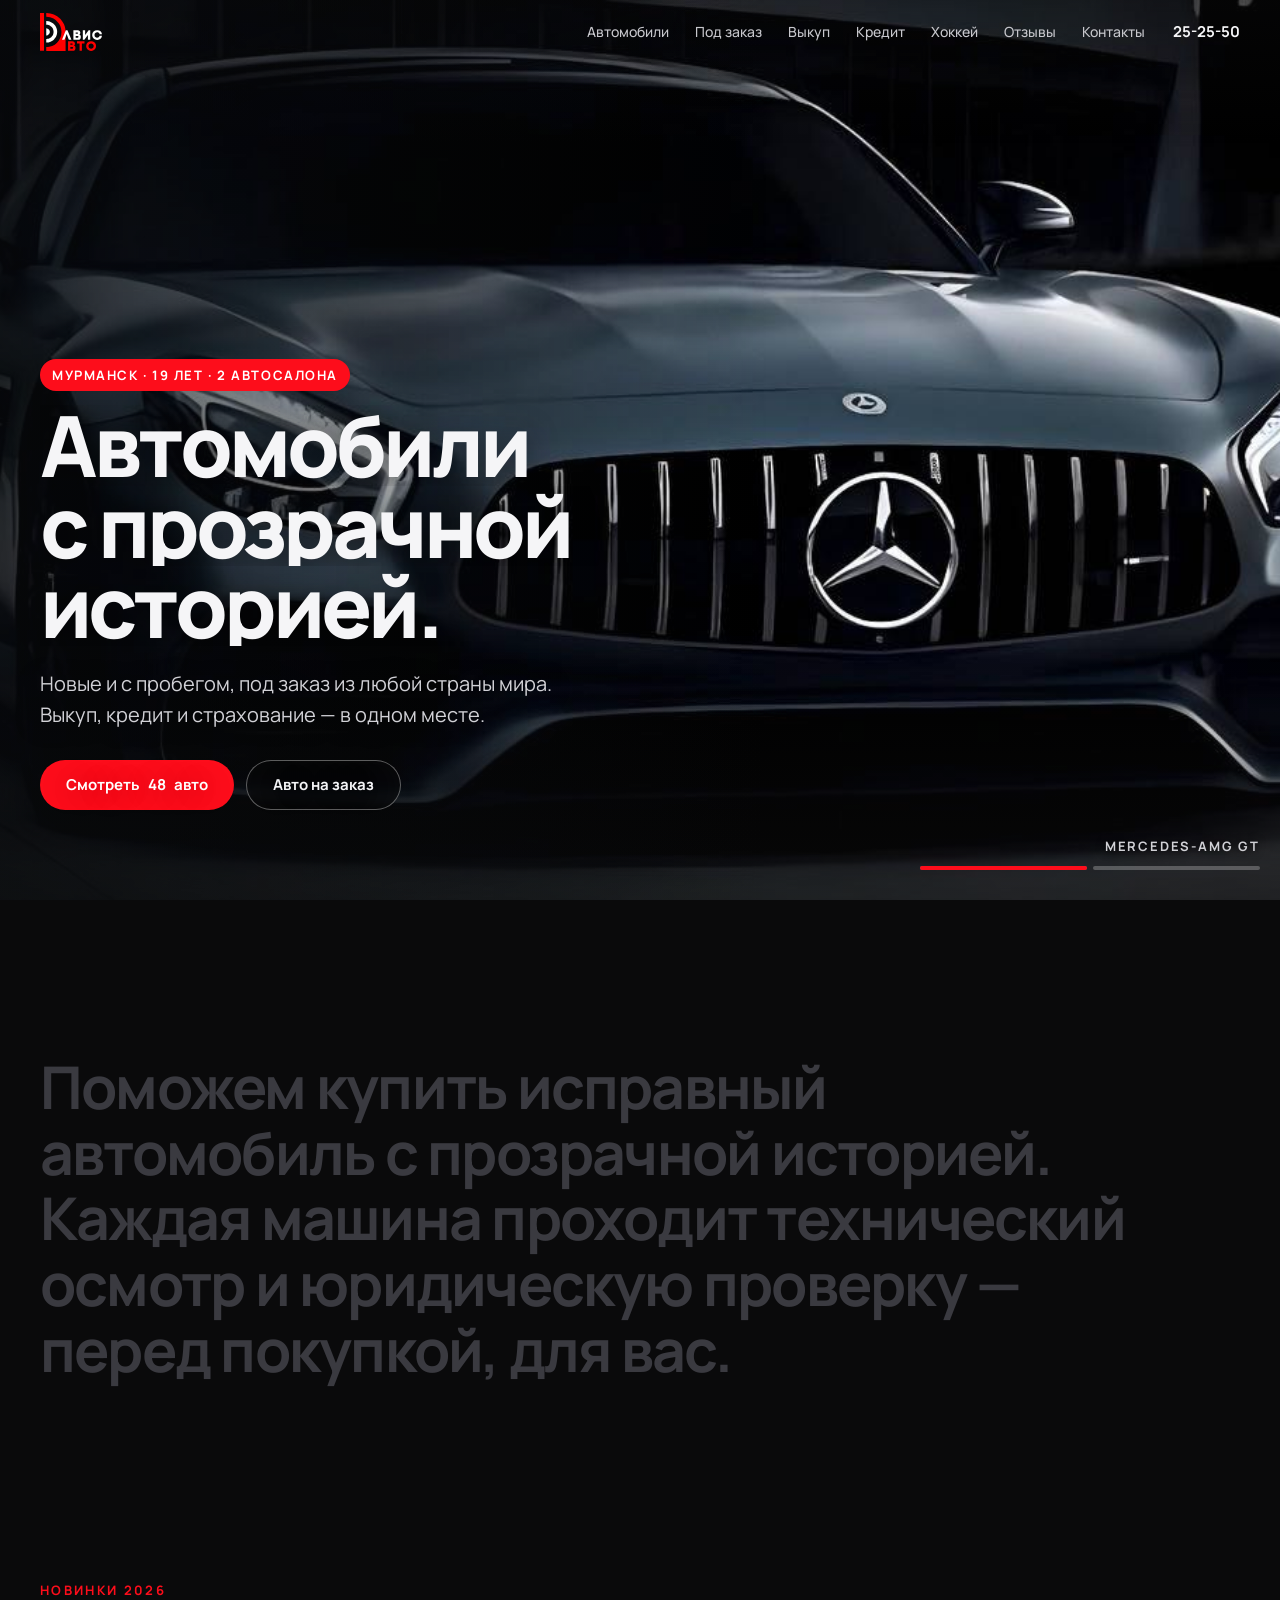
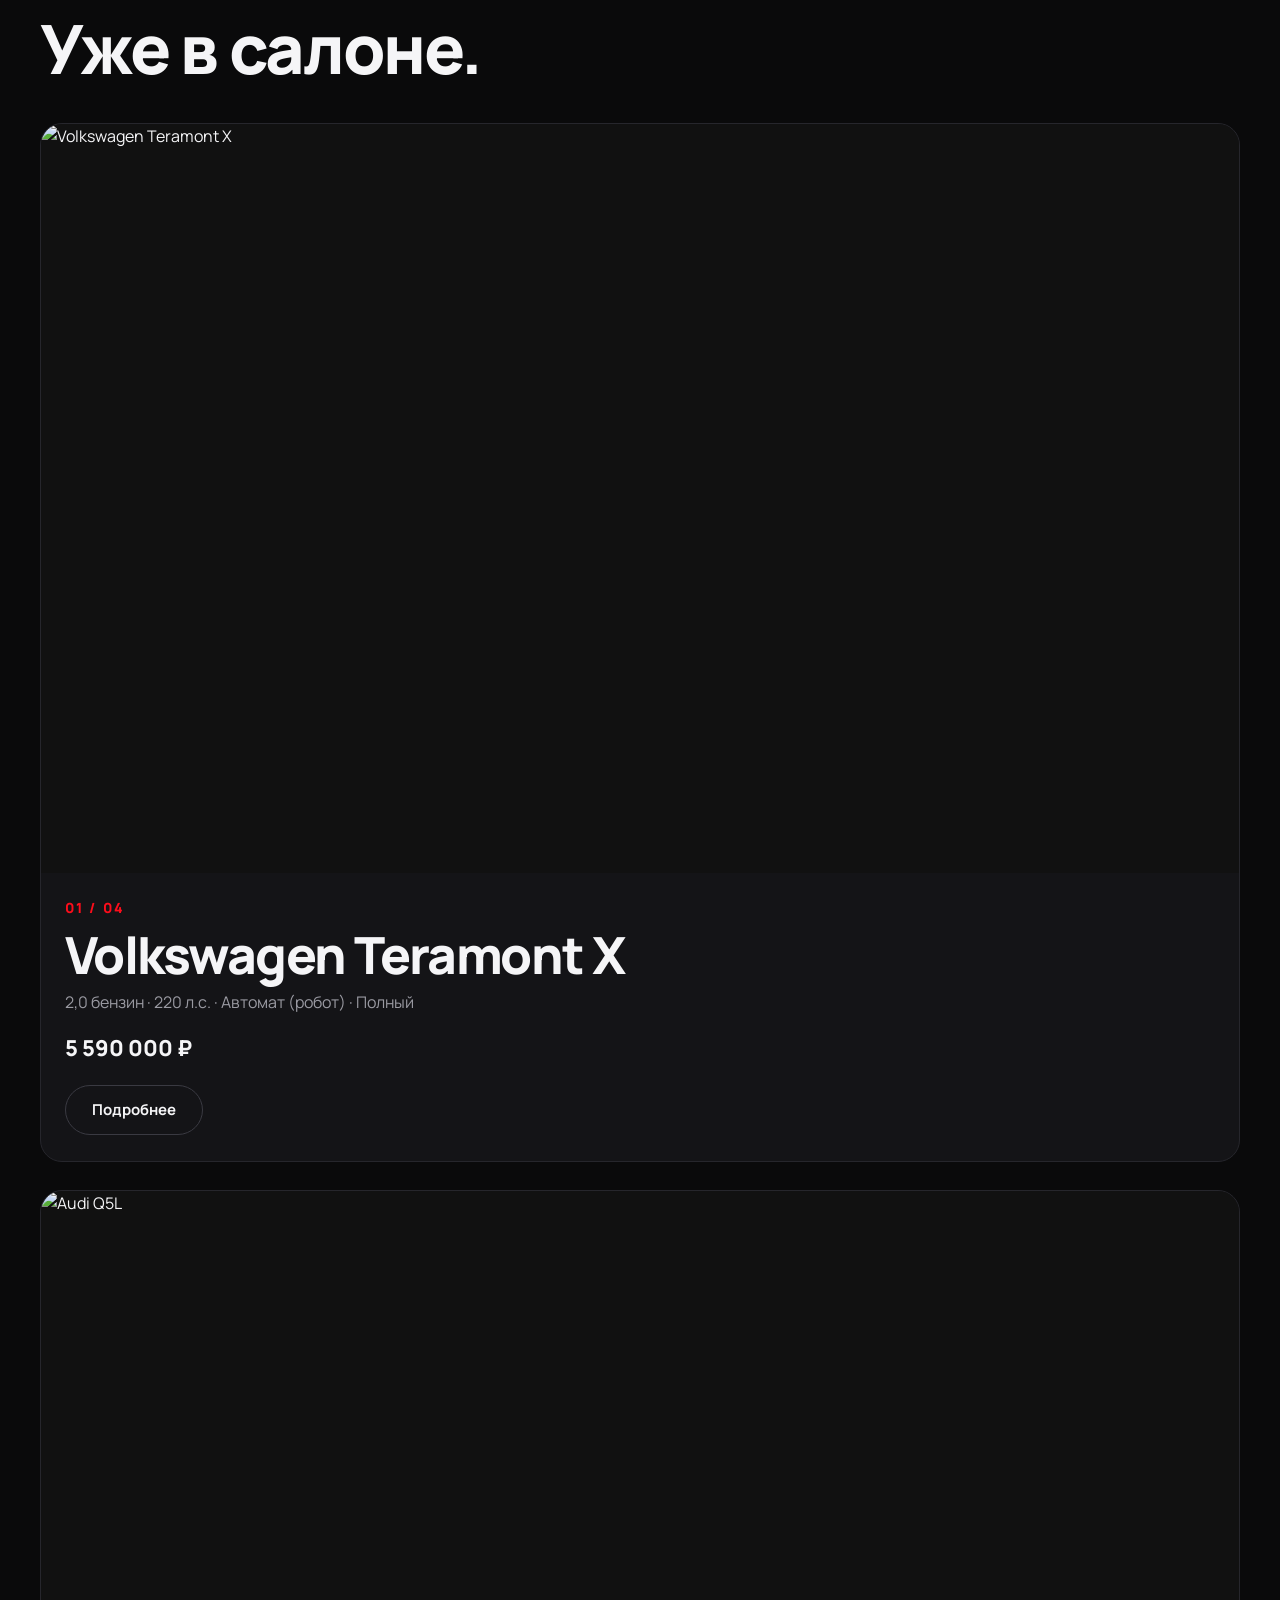
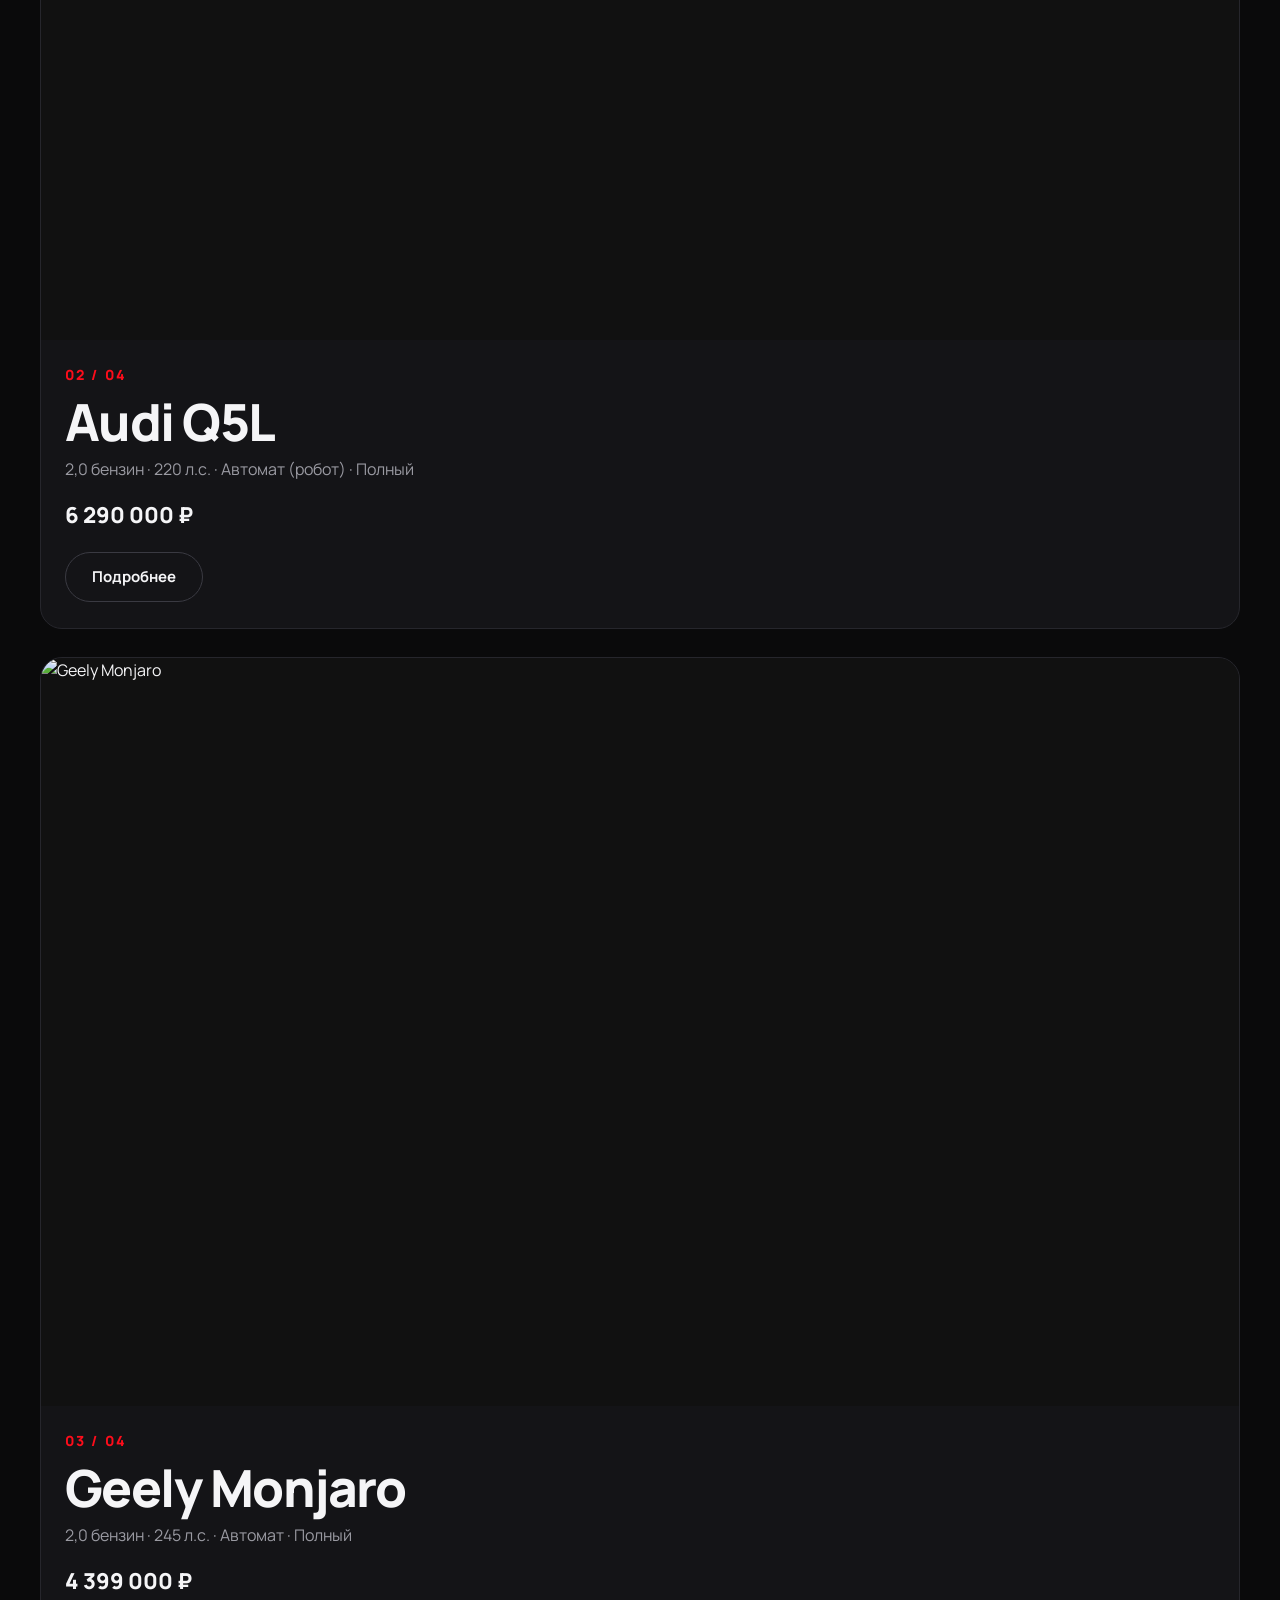
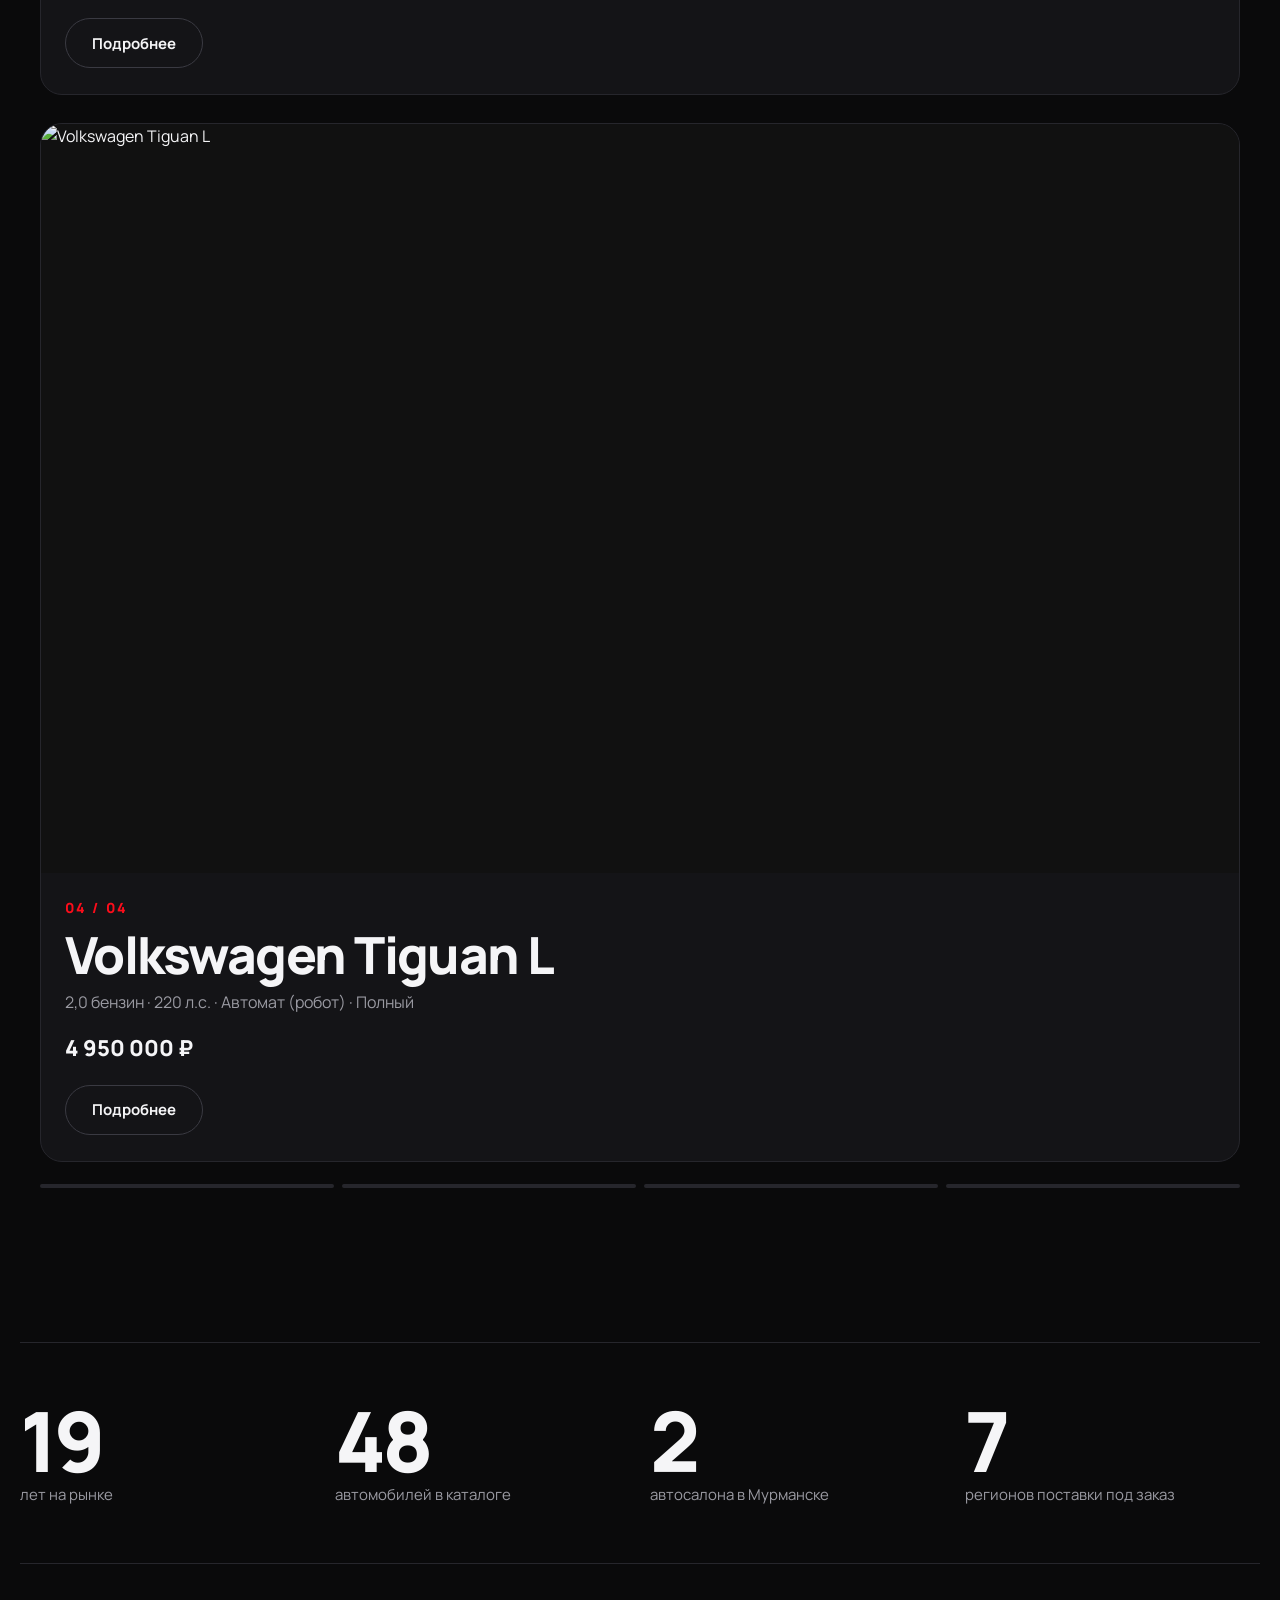
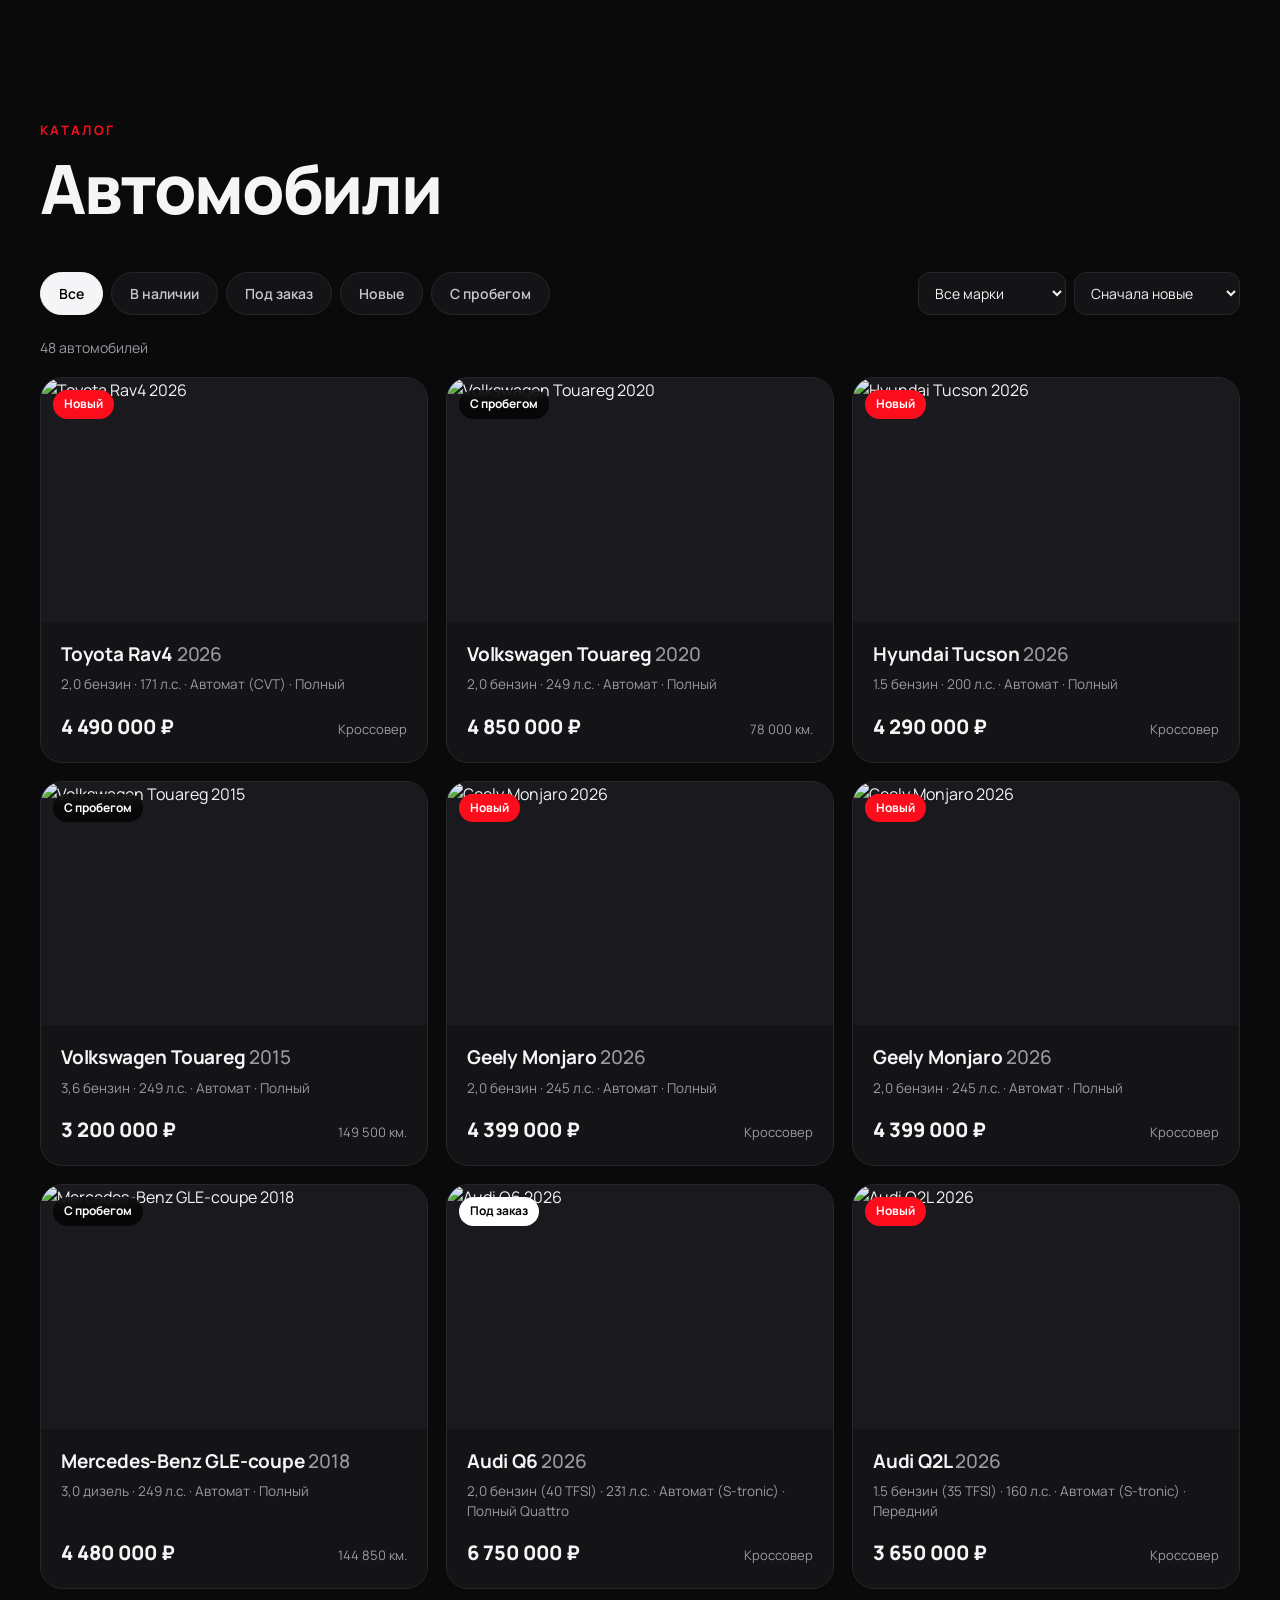
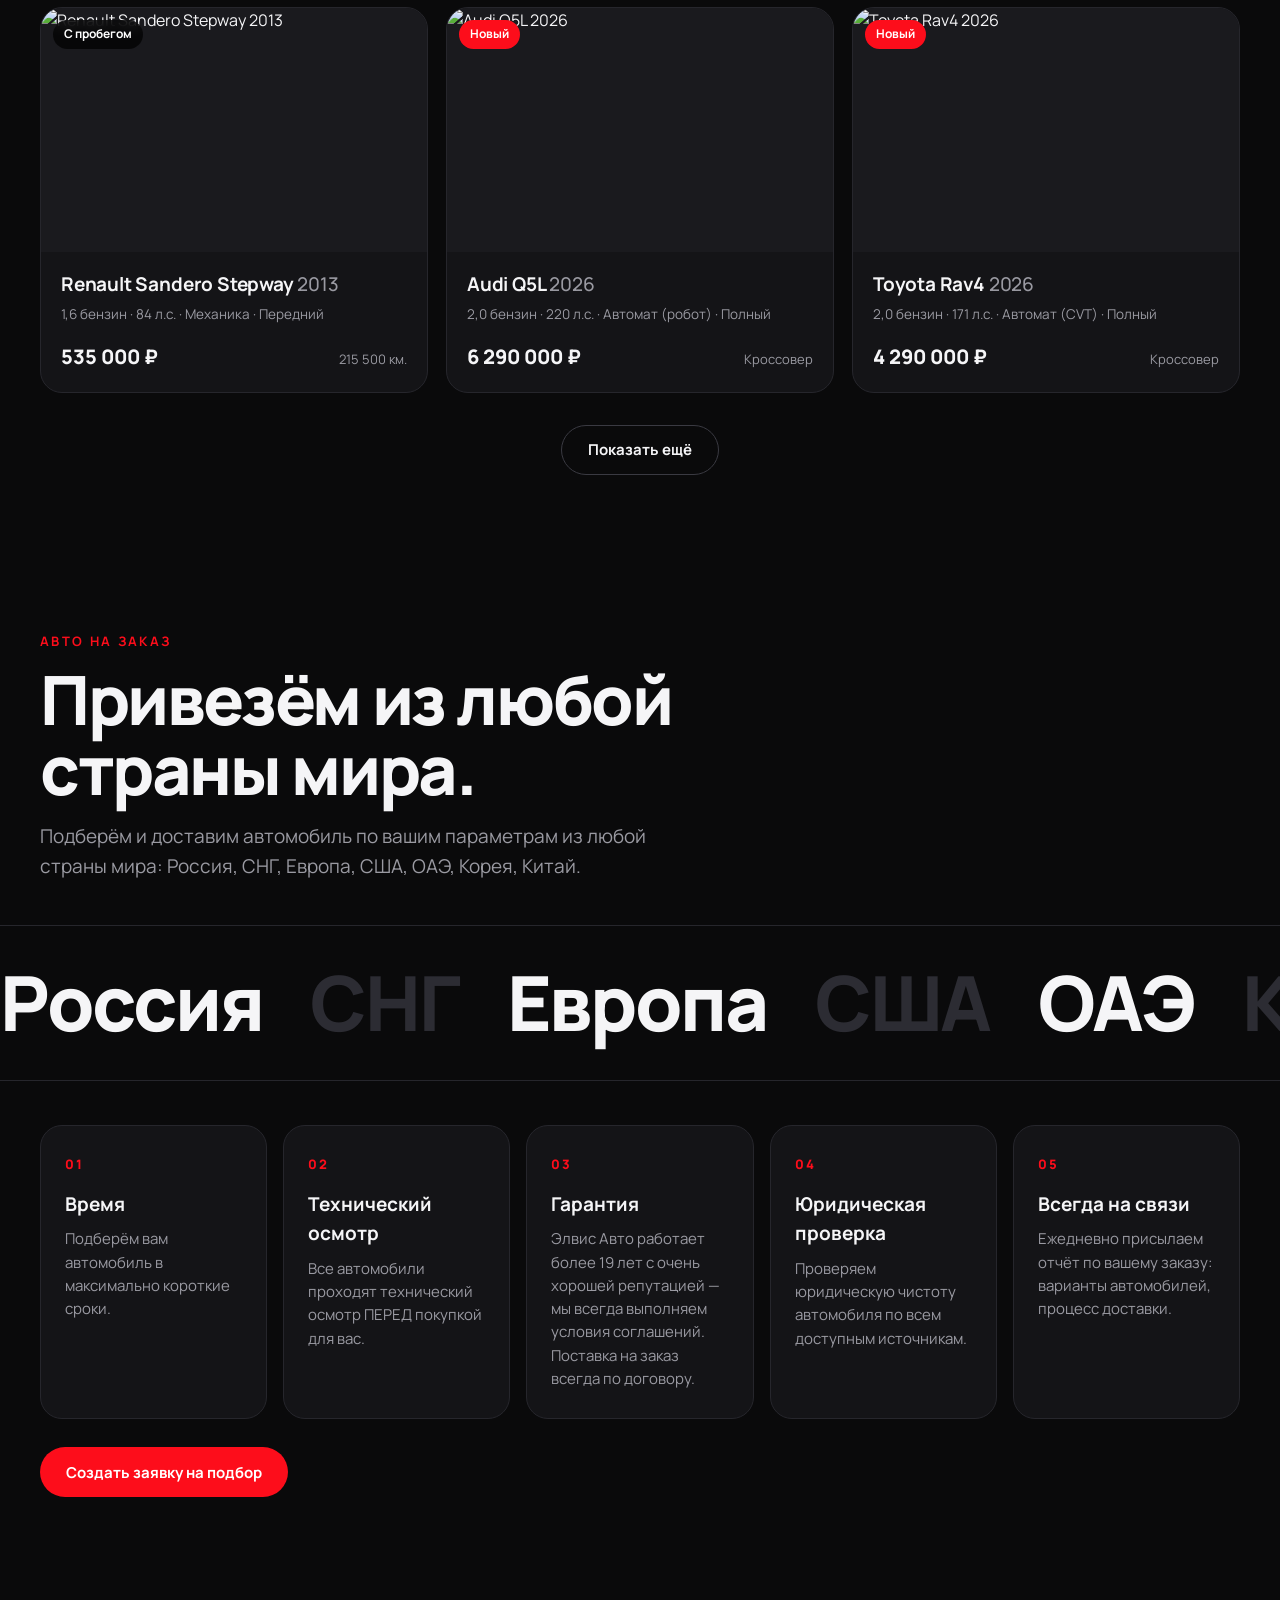
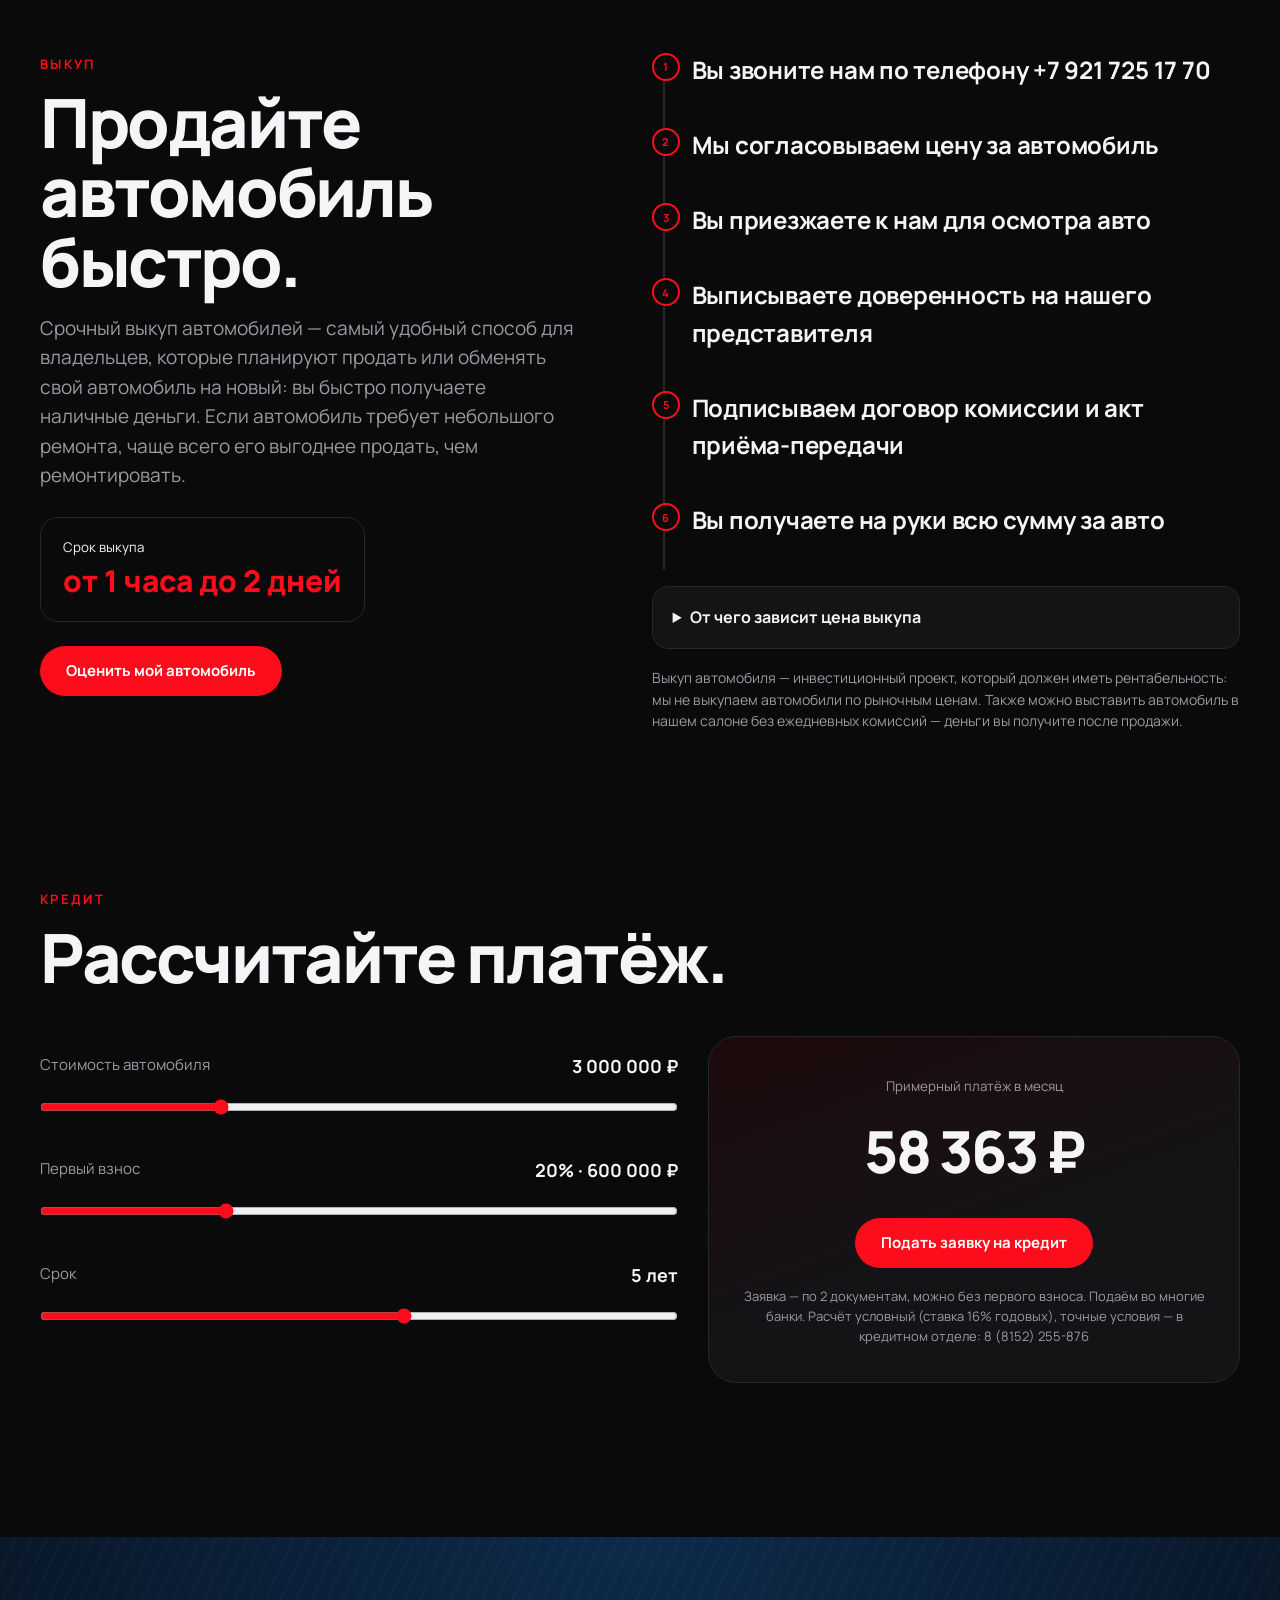
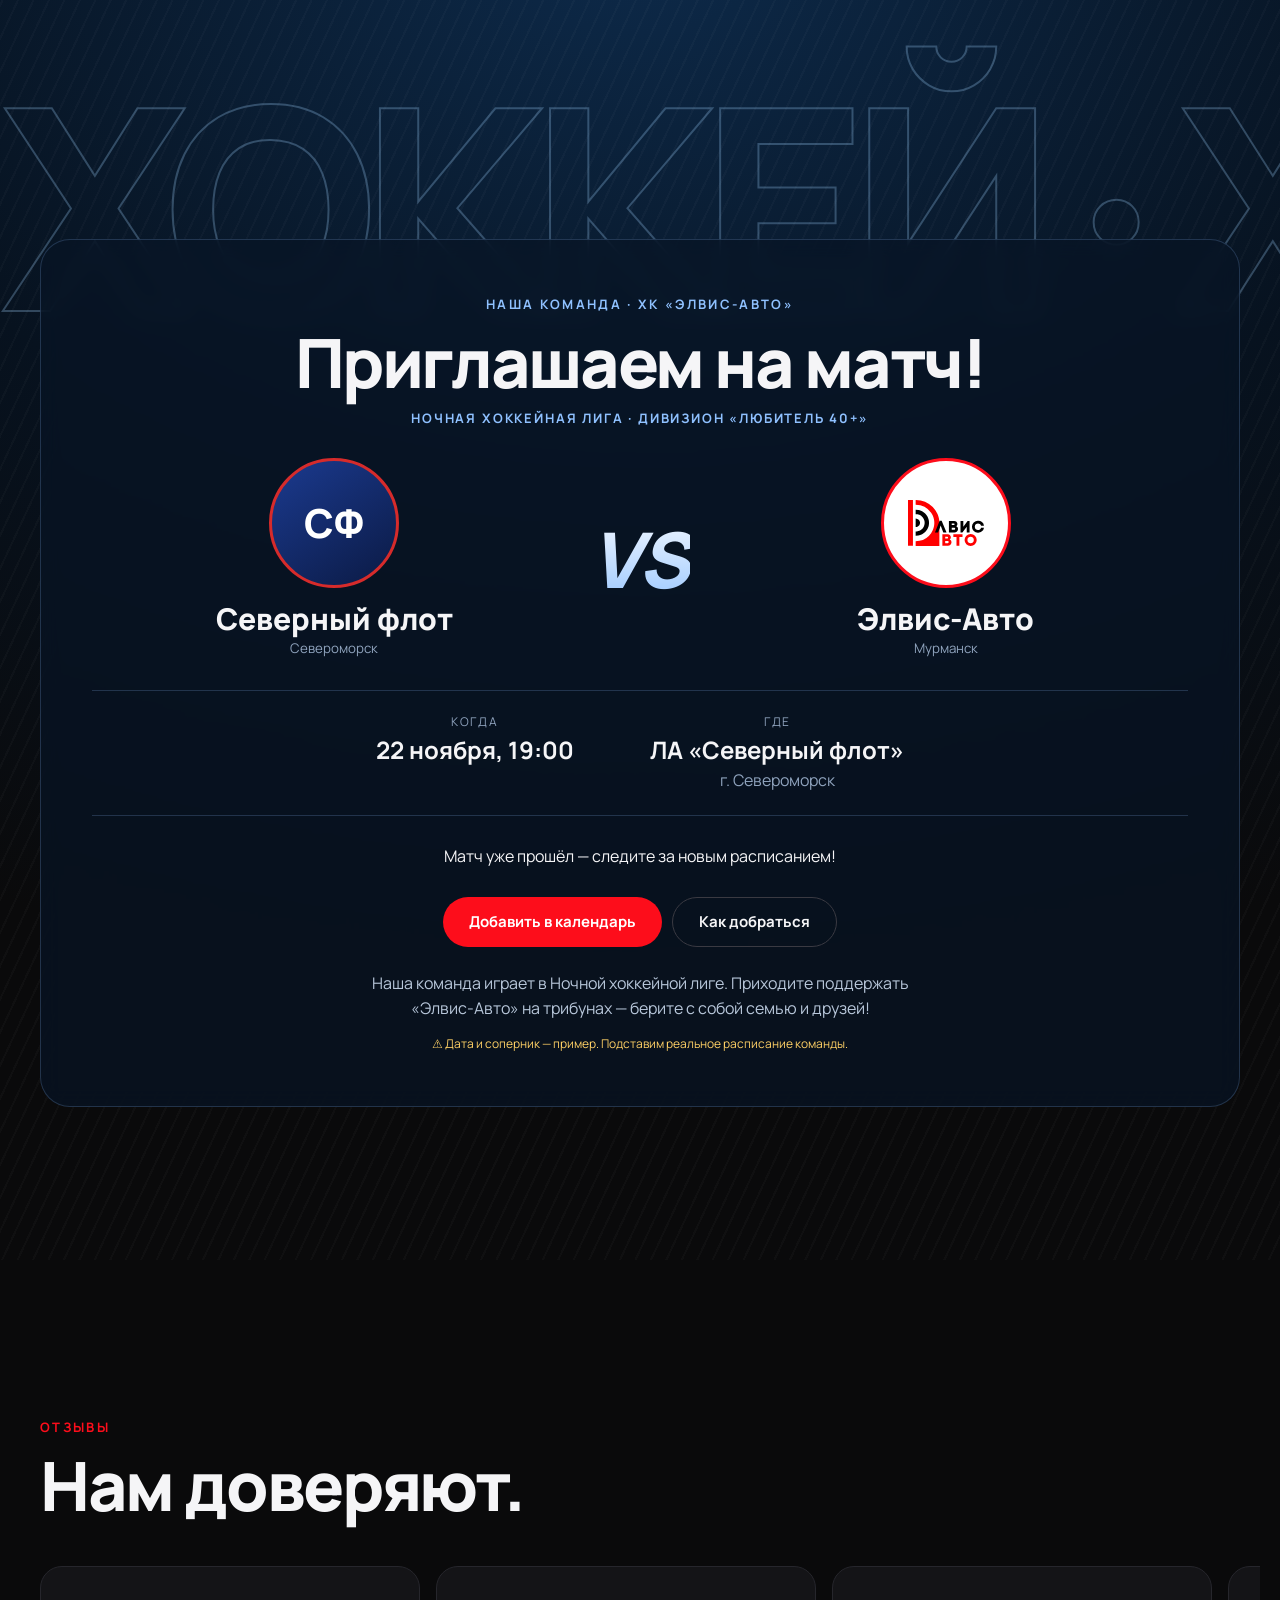
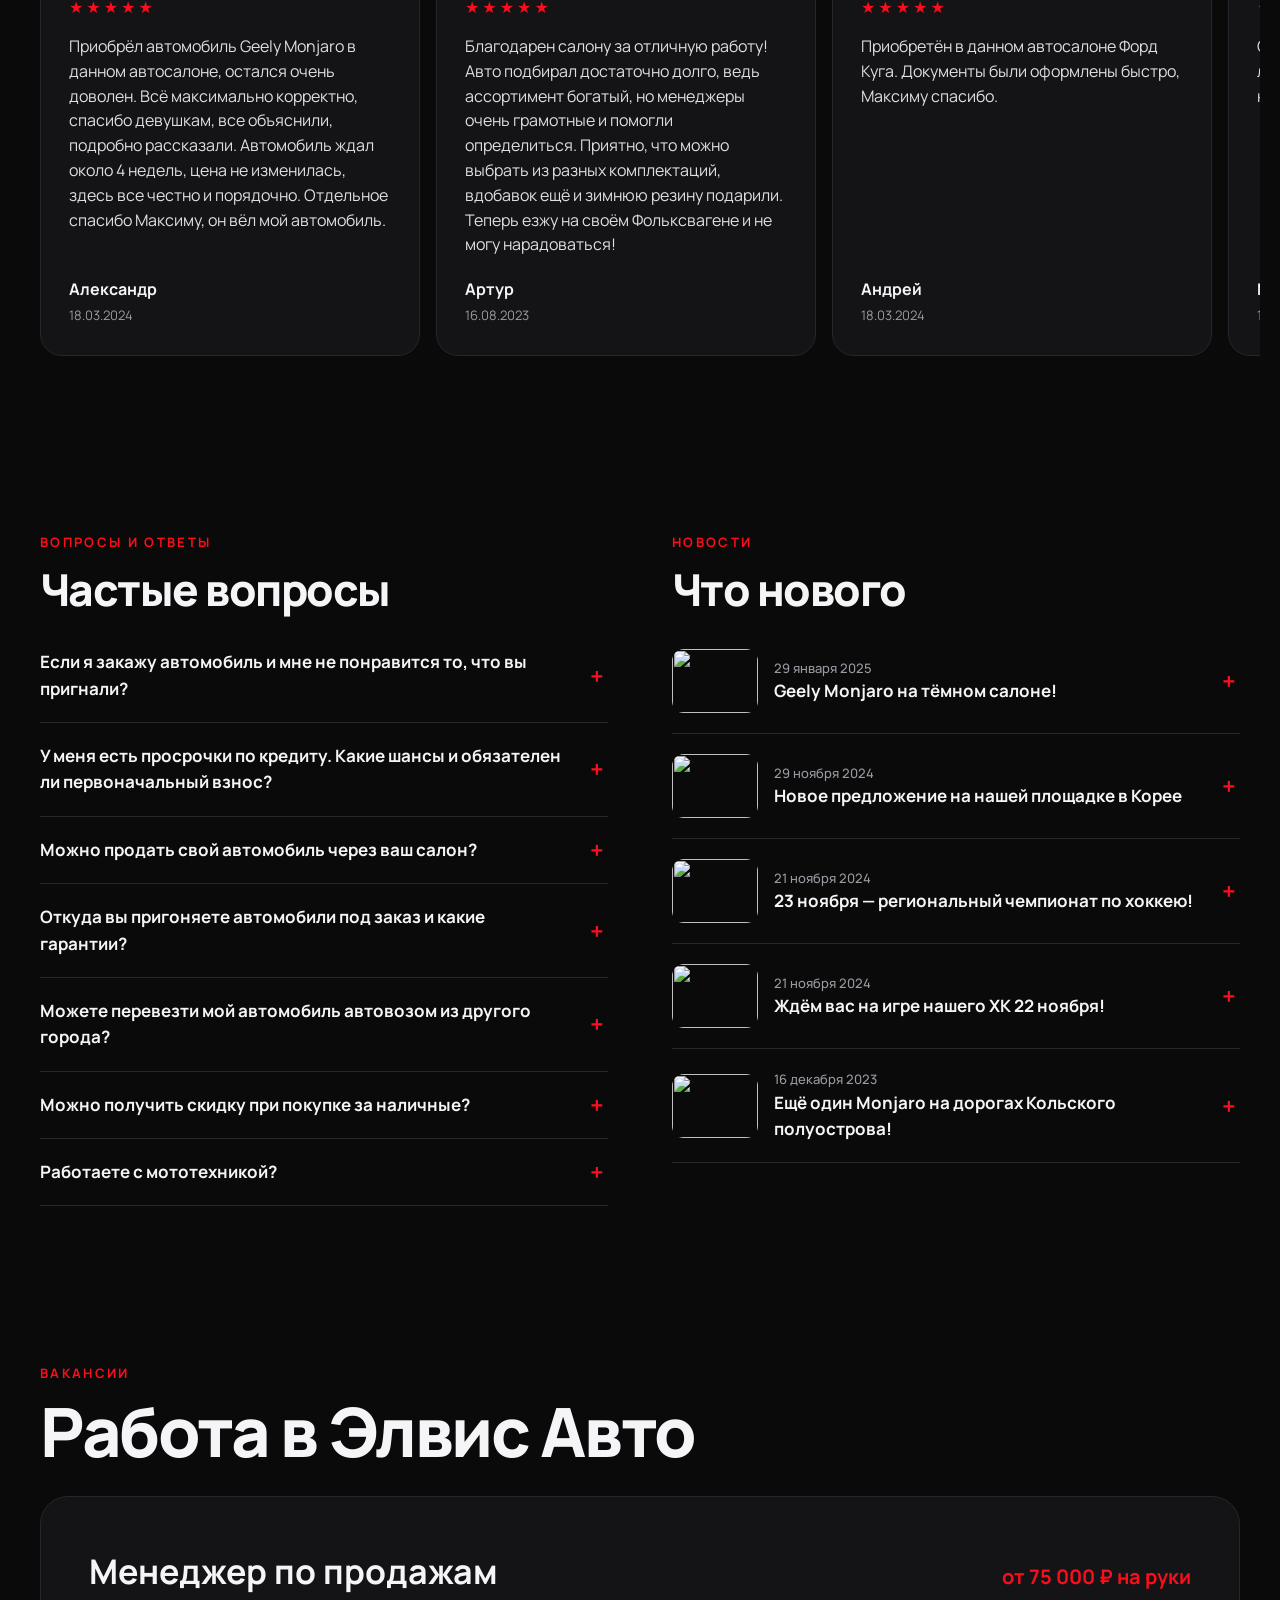
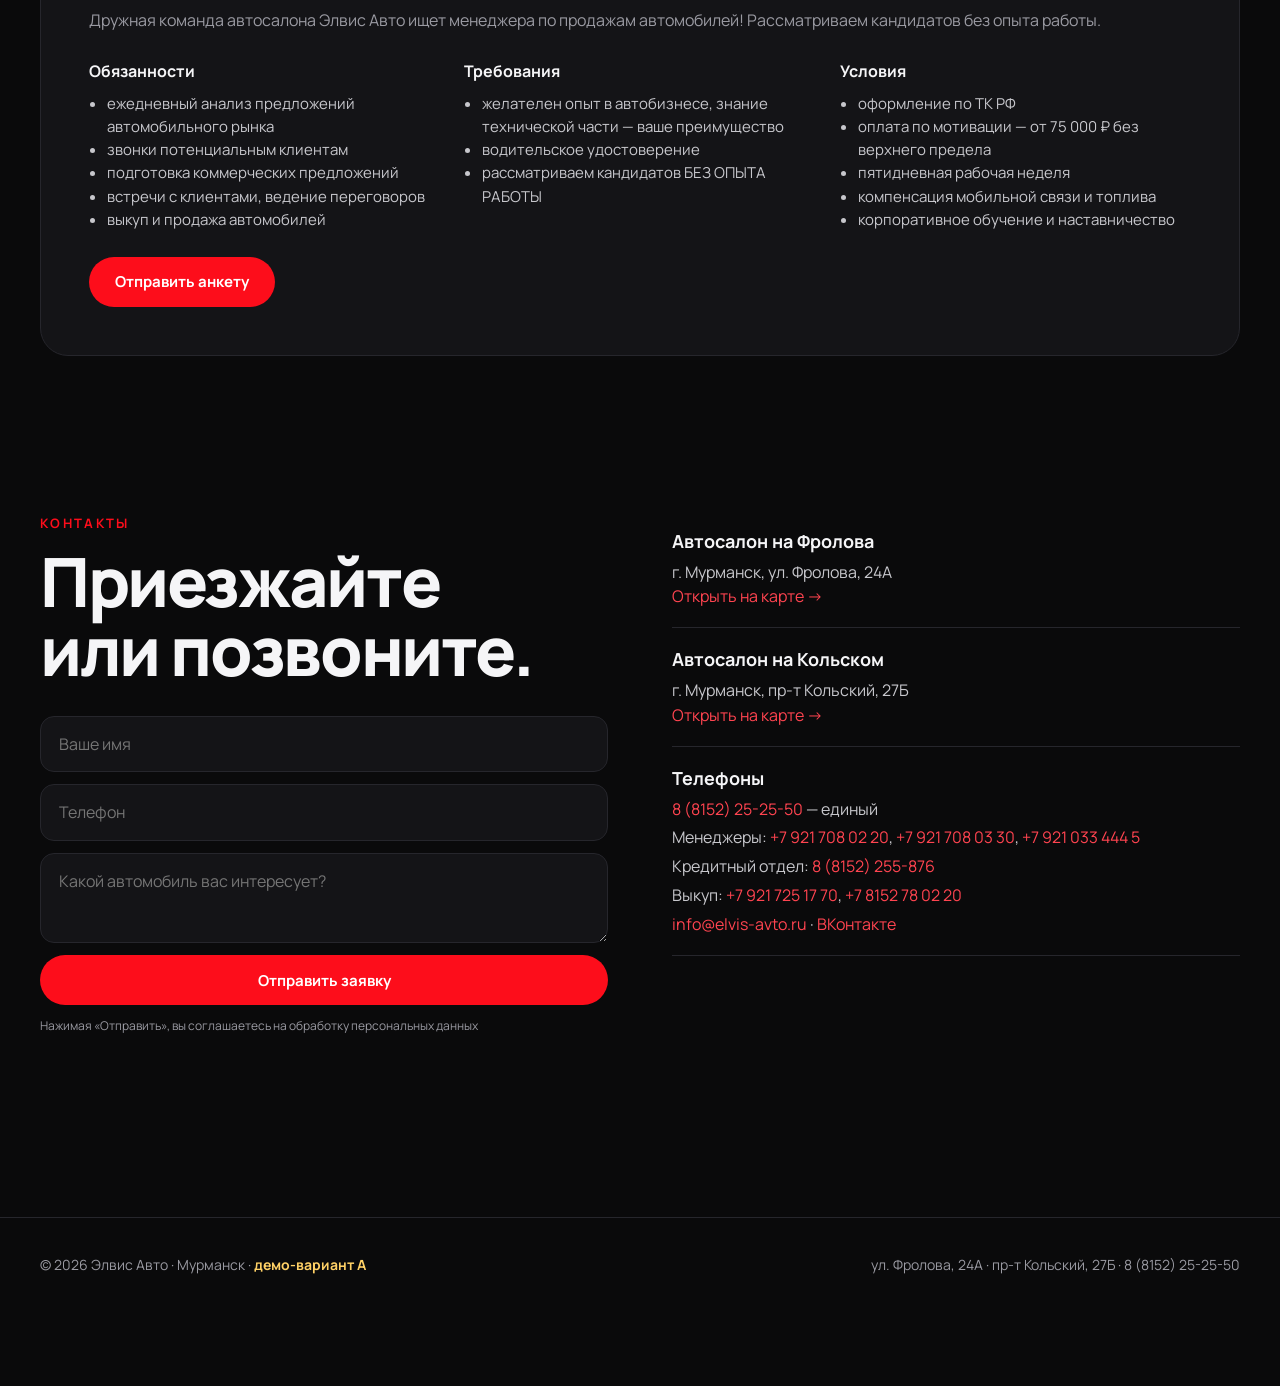
==== a/index.html @ efad5fd9 "Демо сайта Элвис Авто" ====
<!doctype html>
<html lang="ru">
<head>
<meta charset="utf-8">
<meta name="viewport" content="width=device-width, initial-scale=1, viewport-fit=cover">
<title>Элвис Авто — автосалон в Мурманске</title>
<meta name="description" content="Автосалон «Элвис Авто», Мурманск: новые автомобили и авто с пробегом, авто на заказ из любой страны, выкуп, кредит.">
<meta name="robots" content="noindex, nofollow">
<meta name="theme-color" content="#0a0a0b">
<link rel="icon" href="https://elvis-avto.ru/res/favicons/favicon-32x32.png">
<link rel="preconnect" href="https://fonts.googleapis.com"><link rel="preconnect" href="https://fonts.gstatic.com" crossorigin>
<link href="https://fonts.googleapis.com/css2?family=Manrope:wght@400;500;700;800&display=swap" rel="stylesheet">
<link rel="preload" as="image" href="../shared/img/slides/s1-mercedes.jpg">
<style>
:root{--bg:#0a0a0b;--bg2:#141417;--bg3:#1c1c21;--line:#26262c;--text:#f5f5f7;--muted:#9a9aa2;--red:#FD0D1B;--red2:#ff4450;--r:22px;--nav:64px}
*{box-sizing:border-box;margin:0;padding:0}
html{-webkit-text-size-adjust:100%}
html.locked,html.locked body{overflow:hidden}
body{background:var(--bg);color:var(--text);font:16px/1.55 Manrope,system-ui,sans-serif;-webkit-font-smoothing:antialiased;overflow-x:hidden}
img{max-width:100%;display:block}
a{color:inherit;text-decoration:none}
button,select,input,textarea{font:inherit;color:inherit}
.wrap{max-width:1240px;margin:0 auto;padding:0 20px}
section{position:relative}
.eyebrow{display:inline-block;color:var(--red);font-weight:700;font-size:13px;letter-spacing:.18em;text-transform:uppercase;margin-bottom:14px}
.h2{font-size:clamp(32px,5.4vw,68px);font-weight:800;line-height:1.02;letter-spacing:-.035em}
.lead{color:var(--muted);font-size:clamp(16px,1.6vw,19px);max-width:640px;margin-top:18px}
.pad{padding:clamp(80px,12vw,160px) 0}
.btn{display:inline-flex;align-items:center;justify-content:center;gap:8px;min-height:50px;padding:0 26px;border-radius:999px;background:var(--red);color:#fff;font-weight:700;font-size:15px;border:0;cursor:pointer;transition:transform .2s,box-shadow .25s,background .2s;white-space:nowrap}
.btn:hover{transform:translateY(-2px);box-shadow:0 12px 34px rgba(253,13,27,.35)}
.btn--ghost{background:transparent;border:1.5px solid #3a3a42;color:var(--text)}
.btn--ghost:hover{border-color:var(--text);box-shadow:none}

/* NAV */
.nav{position:fixed;inset:0 0 auto;z-index:40;height:var(--nav);transition:background .3s,border-color .3s;border-bottom:1px solid transparent}
.nav.solid{background:rgba(10,10,11,.78);backdrop-filter:saturate(1.4) blur(16px);-webkit-backdrop-filter:saturate(1.4) blur(16px);border-color:var(--line)}
.nav .wrap{height:100%;display:flex;align-items:center;gap:28px}
.logo img{height:38px;width:auto}
.menu{display:flex;gap:26px;font-size:14px;font-weight:500;color:#c7c7cc;margin-left:auto}
.menu a:hover{color:#fff}
.nav__tel{font-weight:700;font-size:15px}
.burger{display:none;margin-left:auto;background:none;border:0;width:44px;height:44px;cursor:pointer}
.burger i{display:block;width:22px;height:2px;background:#fff;margin:5px auto;transition:.3s}
@media(max-width:980px){
  .menu{position:fixed;inset:var(--nav) 0 auto;flex-direction:column;gap:0;background:rgba(10,10,11,.97);padding:10px 20px 24px;transform:translateY(-120%);transition:transform .35s;border-bottom:1px solid var(--line)}
  .menu a{padding:14px 0;font-size:18px;border-bottom:1px solid var(--line)}
  .nav.open .menu{transform:none}.nav.open{background:#0a0a0b}
  .burger{display:block}.nav__tel{display:none}
  .nav.open .burger i:nth-child(1){transform:translateY(7px) rotate(45deg)}.nav.open .burger i:nth-child(2){opacity:0}.nav.open .burger i:nth-child(3){transform:translateY(-7px) rotate(-45deg)}
}

/* HERO */
.hero{height:100svh;min-height:560px;overflow:hidden;display:flex;align-items:flex-end}
.hero__media{position:absolute;inset:0;overflow:hidden;will-change:transform,clip-path}
.slide{position:absolute;inset:0;opacity:0;transition:opacity 1.3s ease}
.slide.on{opacity:1;z-index:1}
.slide img{position:absolute;inset:0;width:100%;height:100%;object-fit:cover}
.slide.on .fg{animation:kb 7s ease-out forwards}
@keyframes kb{from{transform:scale(1.09)}to{transform:scale(1)}}
.slide .blur{filter:blur(38px) brightness(.4) saturate(1.3);transform:scale(1.25)}
.slide.wide .fg{object-position:50% 45%}
@media(min-aspect-ratio:1/1){.slide.tall .fg{left:auto;right:0;width:62%;object-fit:contain;object-position:100% 50%;-webkit-mask-image:linear-gradient(90deg,transparent 0,#000 22%);mask-image:linear-gradient(90deg,transparent 0,#000 22%)}}
@media(max-aspect-ratio:1/1){.slide .blur{display:none}.slide.wide .fg{object-position:50% 50%}}
.slides-ui{position:absolute;z-index:3;right:20px;bottom:30px;width:min(340px,40vw);text-align:right}
.hero__scroll{display:none!important}
.slides-ui__name{text-shadow:0 1px 8px rgba(0,0,0,.9);display:block;font-size:13px;font-weight:700;letter-spacing:.14em;text-transform:uppercase;color:#d1d1d6;margin-bottom:10px}
.slides-ui__bars{display:flex;gap:6px}
.slides-ui__bars button{flex:1;height:4px;border:0;padding:0;border-radius:4px;background:rgba(255,255,255,.25);overflow:hidden;cursor:pointer;position:relative}
.slides-ui__bars button i{position:absolute;inset:0;background:var(--red);transform:scaleX(0);transform-origin:left}
.slides-ui__bars button.done i{transform:scaleX(1)}
.slides-ui__bars button.run i{animation:bar var(--dur) linear forwards}
@keyframes bar{to{transform:scaleX(1)}}
@media(max-width:700px){.slides-ui{left:20px;right:20px;width:auto;bottom:96px;text-align:left}}
.hero__media::after{content:"";position:absolute;inset:0;z-index:2;background:linear-gradient(90deg,rgba(8,10,12,.7) 0%,rgba(8,10,12,.3) 40%,transparent 60%),linear-gradient(0deg,rgba(10,10,11,.7) 0%,transparent 28%),linear-gradient(180deg,rgba(10,10,11,.45) 0%,transparent 16%)}
.hero__txt{position:relative;z-index:2;padding-bottom:clamp(56px,10vh,110px)}
.hero__txt{width:100%}
.hero .btn--ghost{background:rgba(10,10,11,.45);backdrop-filter:blur(6px);-webkit-backdrop-filter:blur(6px);border-color:rgba(255,255,255,.35)}
@media(min-width:901px){.hero h1{font-size:clamp(44px,5vw,80px)}}
@media(max-width:700px){.hero{align-items:flex-start}.hero__txt{padding-bottom:0;padding-top:calc(var(--nav) + 22px)}.hero__media::after{background:linear-gradient(180deg,rgba(10,10,11,.88) 0%,rgba(10,10,11,.6) 45%,transparent 66%)}.hero__scroll{display:none}}
.hero__txt{text-shadow:0 2px 30px rgba(0,0,0,.45)}
.hero .eyebrow{background:var(--red);color:#fff;padding:6px 12px;border-radius:999px;text-shadow:none;letter-spacing:.12em}
.hero h1{font-size:clamp(38px,6.6vw,96px);font-weight:800;line-height:.95;letter-spacing:-.045em;max-width:12ch}
.hero h1 .ln{display:block;overflow:hidden}.hero h1 .ln>span{display:inline-block}
.hero p{color:#d1d1d6;font-size:clamp(16px,1.8vw,20px);margin:22px 0 30px;max-width:520px}
.hero__btns{display:flex;gap:12px;flex-wrap:wrap}
.hero__scroll{position:absolute;right:20px;bottom:28px;z-index:2;font-size:12px;letter-spacing:.2em;color:var(--muted);writing-mode:vertical-rl}

/* STATEMENT */
.statement p{font-size:clamp(28px,4.6vw,60px);font-weight:700;line-height:1.12;letter-spacing:-.03em;max-width:1100px}
.statement .w{color:#3a3a40;transition:color .15s}
.statement .w.on{color:var(--text)}
.statement .w.red.on{color:var(--red)}

/* SHOWCASE */
.show{padding-top:40px}
.show__head{margin-bottom:40px}
.show__stage{display:grid;gap:28px}
.show__item{display:grid;gap:22px;background:var(--bg2);border:1px solid var(--line);border-radius:var(--r);overflow:hidden}
.show__img{aspect-ratio:16/10;overflow:hidden;background:#111}
.show__img img{width:100%;height:100%;object-fit:cover}
.show__info{padding:0 24px 26px}
.show__info .num{color:var(--red);font-weight:800;font-size:14px;letter-spacing:.15em}
.show__info h3{font-size:clamp(28px,4vw,54px);font-weight:800;letter-spacing:-.03em;line-height:1.02;margin:8px 0 10px}
.show__info p{color:var(--muted)}
.show__info .pr{font-size:22px;font-weight:800;margin:16px 0 20px;color:var(--text)}
@media(min-width:1000px){
  .show.pinmode .show__stage{position:relative;height:calc(100vh - var(--nav) - 250px);min-height:440px}
  .show.pinmode .show__head{margin-bottom:24px}
  .show.pinmode .show__head .h2{font-size:48px}
  .show.pinmode .show__item{position:absolute;inset:0;grid-template-columns:1fr 1.5fr;align-items:center;gap:0;opacity:0;visibility:hidden}
  .show.pinmode .show__item:first-child{opacity:1;visibility:visible}
  .show.pinmode .show__img{height:100%;aspect-ratio:auto;order:2}
  .show.pinmode .show__info{padding:48px}
  .show__dots{display:flex;gap:8px;margin-top:22px}
  .show__dots i{height:4px;flex:1;background:var(--line);border-radius:4px;overflow:hidden;position:relative}
  .show__dots i b{position:absolute;inset:0;background:var(--red);transform:scaleX(0);transform-origin:left}
}
@media(max-width:999px){.show__dots{display:none}}

/* NUMBERS */
.nums{display:grid;grid-template-columns:repeat(4,1fr);gap:20px;border-top:1px solid var(--line);border-bottom:1px solid var(--line);padding:56px 0}
.nums b{display:block;font-size:clamp(44px,6.5vw,88px);font-weight:800;letter-spacing:-.05em;line-height:1}
.nums span{color:var(--muted);font-size:15px}
@media(max-width:760px){.nums{grid-template-columns:repeat(2,1fr);gap:36px 16px}}

/* CATALOG (разметка из common.js) */
.cat-bar{display:flex;flex-wrap:wrap;gap:14px;justify-content:space-between;align-items:center;margin:36px 0 10px;position:sticky;top:var(--nav);z-index:5;background:rgba(10,10,11,.9);backdrop-filter:blur(12px);-webkit-backdrop-filter:blur(12px);padding:12px 0}
.chips{display:flex;gap:8px;overflow-x:auto;scrollbar-width:none;max-width:100%}
.chips::-webkit-scrollbar{display:none}
.chip{flex:none;padding:10px 18px;border-radius:999px;background:var(--bg2);border:1px solid var(--line);cursor:pointer;font-size:14px;font-weight:600;color:#c7c7cc}
.chip.on{background:var(--text);color:#000;border-color:var(--text)}
.cat-sel{display:flex;gap:8px}
select{background:var(--bg2);border:1px solid var(--line);border-radius:12px;padding:10px 12px;font-size:14px}
.cat-count{color:var(--muted);font-size:14px;margin:6px 0 18px}
.cat-grid{display:grid;grid-template-columns:repeat(auto-fill,minmax(290px,1fr));gap:18px}
.car-card{display:flex;flex-direction:column;background:var(--bg2);border:1px solid var(--line);border-radius:var(--r);overflow:hidden;transition:transform .35s,border-color .3s}
.car-card:hover{transform:translateY(-5px);border-color:#44444c}
.car-card__img{position:relative;aspect-ratio:317/200;background:#1a1a1e;overflow:hidden}
.car-card__img img{width:100%;height:100%;object-fit:cover;transition:transform .6s}
.car-card:hover .car-card__img img{transform:scale(1.05)}
.tag{position:absolute;top:12px;left:12px;font-size:12px;font-weight:700;padding:5px 11px;border-radius:999px;background:rgba(0,0,0,.72);color:#fff;backdrop-filter:blur(6px)}
.tag--new{background:var(--red)}.tag--order{background:#fff;color:#000}
.car-card__body{padding:18px 20px 20px;display:flex;flex-direction:column;flex:1}
.car-card h3{font-size:19px;font-weight:700;letter-spacing:-.01em}.car-card h3 span{color:var(--muted);font-weight:500}
.car-card__meta{color:var(--muted);font-size:13.5px;margin:6px 0 16px;line-height:1.45}
.car-card__foot{margin-top:auto;display:flex;justify-content:space-between;align-items:baseline;gap:10px}
.car-card__foot b{font-size:20px;font-weight:800}.car-card__foot small{color:var(--muted);font-size:13px;text-align:right}
.cat-more{text-align:center;margin-top:32px}
.empty{color:var(--muted);padding:40px 0}

/* SHEET — карточка авто */
.sheet{position:fixed;inset:0;z-index:100;visibility:hidden}
.sheet.open{visibility:visible}
.sheet__bg{position:absolute;inset:0;background:rgba(0,0,0,.7);opacity:0;transition:opacity .3s}
.sheet.open .sheet__bg{opacity:1}
.sheet__panel{position:absolute;inset:auto 0 0;height:94svh;background:var(--bg);border-radius:24px 24px 0 0;overflow-y:auto;overscroll-behavior:contain;transform:translateY(100%);transition:transform .45s cubic-bezier(.2,.8,.2,1)}
.sheet.open .sheet__panel{transform:none}
@media(min-width:900px){.sheet__panel{inset:4vh auto 4vh 50%;width:min(980px,94vw);height:auto;border-radius:24px;transform:translate(-50%,40px);opacity:0;transition:transform .4s,opacity .3s}.sheet.open .sheet__panel{transform:translate(-50%,0);opacity:1}}
.sheet__x{position:sticky;top:12px;float:right;margin:12px 12px -56px 0;z-index:3;width:44px;height:44px;border-radius:50%;border:0;background:rgba(0,0,0,.6);color:#fff;font-size:18px;cursor:pointer;backdrop-filter:blur(8px)}
.gal{position:relative}
.gal__track{display:flex;overflow-x:auto;scroll-snap-type:x mandatory;scrollbar-width:none;aspect-ratio:695/438;background:#111}
.gal__track::-webkit-scrollbar{display:none}
.gal__track img{flex:0 0 100%;width:100%;height:100%;object-fit:cover;scroll-snap-align:start}
.gal__n{position:absolute;bottom:12px;right:12px;background:rgba(0,0,0,.65);padding:4px 10px;border-radius:999px;font-size:13px}
.gal__btn{position:absolute;top:50%;transform:translateY(-50%);width:44px;height:44px;border-radius:50%;border:0;background:rgba(0,0,0,.55);color:#fff;font-size:26px;cursor:pointer}
.gal__prev{left:12px}.gal__next{right:12px}
@media(hover:none){.gal__btn{display:none}}
.sheet__body{padding:24px 22px 60px}
.sheet__body .tag{position:static;display:inline-block}
.sheet__body h2{font-size:clamp(26px,4vw,40px);font-weight:800;letter-spacing:-.03em;margin:12px 0 4px;line-height:1.1}
.sheet__price{font-size:28px;font-weight:800;color:var(--red)}
.sheet__cta{display:flex;gap:10px;flex-wrap:wrap;margin:18px 0 26px}
.specs{display:grid;grid-template-columns:repeat(auto-fill,minmax(150px,1fr));gap:1px;background:var(--line);border:1px solid var(--line);border-radius:16px;overflow:hidden;margin-bottom:28px}
.specs div{background:var(--bg2);padding:14px 16px}.specs dt{color:var(--muted);font-size:13px}.specs dd{font-weight:600}
.sheet__body h3{font-size:20px;margin-bottom:12px}
.desc{list-style:none;color:#c7c7cc;font-size:15px;columns:2 280px;column-gap:28px}
.desc li{padding:5px 0;border-bottom:1px solid var(--line);break-inside:avoid}
.desc--cut{max-height:330px;overflow:hidden;-webkit-mask:linear-gradient(#000 60%,transparent)}
.desc-more{margin-top:14px}

/* ORDER — авто на заказ */
.marq{overflow:hidden;white-space:nowrap;margin:44px 0;border-top:1px solid var(--line);border-bottom:1px solid var(--line);padding:18px 0}
.marq div{display:inline-flex;gap:48px;animation:mq 28s linear infinite;font-size:clamp(34px,6vw,76px);font-weight:800;letter-spacing:-.03em;color:#2c2c33;padding-right:48px}
.marq div span:nth-child(odd){color:var(--text)}
@keyframes mq{to{transform:translateX(-50%)}}
.feat{display:grid;grid-template-columns:repeat(auto-fit,minmax(220px,1fr));gap:16px}
.feat>div{background:var(--bg2);border:1px solid var(--line);border-radius:var(--r);padding:28px 24px}
.feat b{display:block;font-size:19px;margin-bottom:8px}.feat p{color:var(--muted);font-size:15px}
.feat i{display:block;font-style:normal;color:var(--red);font-weight:800;font-size:13px;letter-spacing:.15em;margin-bottom:16px}

/* BUYOUT */
.buy{display:grid;grid-template-columns:1fr 1.1fr;gap:clamp(30px,6vw,90px)}
.buy__side{position:sticky;top:calc(var(--nav) + 30px);align-self:start}
.buy__time{margin-top:26px;display:inline-block;border:1px solid var(--line);border-radius:18px;padding:16px 22px}
.buy__time b{display:block;font-size:30px;font-weight:800;color:var(--red)}
.steps{list-style:none;position:relative;padding-left:40px}
.steps::before{content:"";position:absolute;left:11px;top:6px;bottom:6px;width:2px;background:var(--line)}
.steps .line{position:absolute;left:11px;top:6px;width:2px;height:calc(100% - 12px);background:var(--red);transform-origin:top;transform:scaleY(0)}
.steps li{position:relative;padding:0 0 38px;font-size:clamp(18px,2vw,24px);font-weight:700;letter-spacing:-.01em}
.steps li::before{content:attr(data-n);position:absolute;left:-40px;top:2px;width:24px;height:24px;border-radius:50%;background:var(--bg);border:2px solid var(--red);font-size:11px;display:grid;place-items:center;color:var(--red)}
.buy details{background:var(--bg2);border:1px solid var(--line);border-radius:16px;padding:18px 20px;margin-top:10px}
.buy summary{cursor:pointer;font-weight:700}
.buy ul{margin:12px 0 0 20px;color:var(--muted)}
.buy .note{color:var(--muted);font-size:14px;margin-top:18px}
@media(max-width:860px){.buy{grid-template-columns:1fr}.buy__side{position:static}}

/* CALC */
.calc{display:grid;grid-template-columns:1.2fr 1fr;gap:30px;margin-top:44px;align-items:center}
.rng{display:block;margin-bottom:30px}
.rng span{display:flex;justify-content:space-between;gap:10px;color:var(--muted);font-size:15px;margin-bottom:12px}
.rng b{color:var(--text);font-size:18px}
input[type=range]{width:100%;accent-color:var(--red);height:28px}
.calc__res{background:linear-gradient(160deg,#1d0a0c,var(--bg2) 60%);border:1px solid var(--line);border-radius:28px;padding:36px 28px;text-align:center}
.calc__res small{color:var(--muted)}
.calc__pay{font-size:clamp(38px,5vw,58px);font-weight:800;letter-spacing:-.04em;margin:8px 0 22px}
.calc__note{color:var(--muted);font-size:13px;margin-top:18px}
@media(max-width:860px){.calc{grid-template-columns:1fr}}

/* HOCKEY */
.hk{overflow:hidden;background:radial-gradient(120% 80% at 50% 0%,#0d2a4a 0%,#07121f 55%,var(--bg) 100%)}
.hk::before{content:"";position:absolute;inset:0;background:repeating-linear-gradient(115deg,rgba(255,255,255,.025) 0 2px,transparent 2px 14px);pointer-events:none}
.hk__giant{font-size:clamp(90px,22vw,320px);font-weight:800;letter-spacing:-.06em;line-height:.8;white-space:nowrap;color:transparent;-webkit-text-stroke:2px rgba(160,210,255,.28);user-select:none;will-change:transform}
.hk .wrap{position:relative;z-index:2}
.hk__card{margin-top:-6vw;background:rgba(8,20,36,.72);border:1px solid rgba(140,190,255,.2);border-radius:30px;padding:clamp(24px,4vw,52px);backdrop-filter:blur(10px);-webkit-backdrop-filter:blur(10px);text-align:center}
.hk__league{margin-top:10px;color:#8fc1ff;font-weight:700;font-size:13px;letter-spacing:.14em;text-transform:uppercase}
.hk__vs{display:grid;grid-template-columns:1fr auto 1fr;align-items:center;gap:14px;margin:30px 0}
.hk__team b{display:block;font-size:clamp(18px,2.6vw,30px);font-weight:800;margin-top:14px;line-height:1.1}
.hk__team small{color:#8fa3bd}
.hk__badge{width:clamp(84px,11vw,130px);height:clamp(84px,11vw,130px);overflow:hidden;border-radius:50%;margin:0 auto;display:grid;place-items:center;font-weight:800;font-size:clamp(24px,3.5vw,40px)}
.hk__badge--home{background:linear-gradient(145deg,#1b3a8f,#0b1a44);border:3px solid #d62b2b;color:#fff}
.hk__badge--us{background:#fff;border:3px solid var(--red);padding:clamp(14px,2vw,24px)}
.hk__badge--us img{width:100%;height:auto}
.hk__mid{font-size:clamp(34px,6vw,80px);font-weight:800;font-style:italic;background:linear-gradient(180deg,#fff,#8fc1ff);-webkit-background-clip:text;background-clip:text;color:transparent}
.hk__info{display:flex;justify-content:center;gap:clamp(20px,6vw,80px);flex-wrap:wrap;border-top:1px solid rgba(140,190,255,.2);border-bottom:1px solid rgba(140,190,255,.2);padding:22px 0}
.hk__info small{display:block;color:#8fa3bd;font-size:12px;text-transform:uppercase;letter-spacing:.14em}
.hk__info b{font-size:clamp(18px,2.2vw,24px)}.hk__info span{display:block;color:#8fa3bd}
.hk__timer{display:flex;justify-content:center;gap:10px;margin:28px 0}
.hk__timer div{min-width:72px;background:rgba(255,255,255,.06);border-radius:16px;padding:12px 8px}
.hk__timer b{display:block;font-size:clamp(28px,4vw,44px);font-weight:800;font-variant-numeric:tabular-nums;line-height:1.1}
.hk__timer small{color:#8fa3bd;font-size:12px}
.hk__btns{display:flex;gap:10px;justify-content:center;flex-wrap:wrap}
.hk__text{color:#b8c7da;margin:24px auto 0;max-width:560px}
.demo{display:inline-block;margin-top:14px;font-size:12px;color:#ffd166}

/* REVIEWS */
.revs{display:flex;gap:16px;overflow-x:auto;scroll-snap-type:x mandatory;padding:6px 20px 20px;margin:40px -20px 0;scrollbar-width:none}
.revs::-webkit-scrollbar{display:none}
.rev{flex:0 0 min(380px,84vw);scroll-snap-align:center;background:var(--bg2);border:1px solid var(--line);border-radius:var(--r);padding:28px;display:flex;flex-direction:column}
.rev__stars{color:var(--red);letter-spacing:3px}
.rev blockquote{margin:14px 0 20px;font-size:16px;color:#dedee3;flex:1}
.rev figcaption b{display:block}.rev figcaption span{color:var(--muted);font-size:13px}

/* FAQ / NEWS */
.two{display:grid;grid-template-columns:1fr 1fr;gap:clamp(30px,5vw,70px)}
@media(max-width:860px){.two{grid-template-columns:1fr}}
.faq,.news{border-bottom:1px solid var(--line)}
.faq summary,.news summary{list-style:none;cursor:pointer;padding:20px 36px 20px 0;font-weight:700;font-size:17px;position:relative}
.faq summary::-webkit-details-marker,.news summary::-webkit-details-marker{display:none}
.faq summary::after,.news summary::after{content:"+";position:absolute;right:4px;top:50%;transform:translateY(-50%);font-size:24px;color:var(--red);transition:transform .25s}
.faq[open] summary::after,.news[open] summary::after{transform:translateY(-50%) rotate(45deg)}
.faq p,.news p{color:var(--muted);padding:0 0 20px}
.news summary{display:flex;gap:16px;align-items:center}
.news img{width:86px;height:64px;border-radius:12px;object-fit:cover;flex:none}
.news small{display:block;color:var(--muted);font-weight:500;font-size:13px}

/* JOBS */
.vac{background:var(--bg2);border:1px solid var(--line);border-radius:28px;padding:clamp(24px,4vw,48px)}
.vac__head{display:flex;justify-content:space-between;align-items:baseline;flex-wrap:wrap;gap:10px;margin-bottom:10px}
.vac__head h3{font-size:clamp(24px,3vw,34px)}.vac__head b{color:var(--red);font-size:20px}
.vac>p{color:var(--muted)}
.vac__cols{display:grid;grid-template-columns:repeat(3,1fr);gap:24px;margin:26px 0}
.vac h4{margin-bottom:8px}.vac ul{margin-left:18px;color:#c7c7cc;font-size:15px}
@media(max-width:860px){.vac__cols{grid-template-columns:1fr}}

/* CONTACT */
.contact{display:grid;grid-template-columns:1fr 1fr;gap:clamp(30px,5vw,70px)}
@media(max-width:860px){.contact{grid-template-columns:1fr}}
.lead-form{display:grid;gap:12px;margin-top:30px}
.lead-form input,.lead-form textarea{background:var(--bg2);border:1px solid var(--line);border-radius:14px;padding:15px 18px;width:100%;font-size:16px}
.lead-form textarea{min-height:90px;resize:vertical}
.lead-form input:focus,.lead-form textarea:focus{outline:2px solid var(--red);border-color:transparent}
.lead-form small{color:var(--muted);font-size:12px}
.lead__ok{color:#4ade80;font-weight:600;min-height:1em}
.salon{border-bottom:1px solid var(--line);padding:18px 0}
.salon h4{font-size:18px}.salon p{color:#c7c7cc;margin-top:4px}
.salon a{color:var(--red2)}
footer{border-top:1px solid var(--line);padding:36px 0 110px;color:var(--muted);font-size:14px}
footer .wrap{display:flex;justify-content:space-between;gap:16px;flex-wrap:wrap}

/* мобильная нижняя панель */
.dock{position:fixed;left:12px;right:12px;bottom:calc(12px + env(safe-area-inset-bottom));z-index:30;display:none;grid-template-columns:1fr 1fr 1.2fr;gap:6px;background:rgba(20,20,23,.88);backdrop-filter:blur(14px);-webkit-backdrop-filter:blur(14px);border:1px solid var(--line);border-radius:20px;padding:6px}
.dock a{display:grid;place-items:center;min-height:48px;border-radius:14px;font-weight:700;font-size:14px}
.dock a:last-child{background:var(--red)}
@media(max-width:760px){.dock{display:grid}}
.demo-note{position:fixed;left:12px;top:calc(var(--nav) + 10px);z-index:20;background:#ffd166;color:#000;font-size:11px;font-weight:700;padding:5px 10px;border-radius:8px;opacity:.9}

@media(prefers-reduced-motion:reduce){*,*::before{animation:none!important;transition:none!important}.statement .w{color:var(--text)}}
</style>
</head>
<body>

<header class="nav" id="nav">
  <div class="wrap">
    <a class="logo" href="#top" aria-label="Элвис Авто"><img src="../shared/logo-white.svg" alt="Элвис Авто" width="62" height="38"></a>
    <nav class="menu" id="menu">
      <a href="#catalog">Автомобили</a><a href="#order">Под заказ</a><a href="#buyout">Выкуп</a><a href="#credit">Кредит</a><a href="#hockey">Хоккей</a><a href="#reviews">Отзывы</a><a href="#contact">Контакты</a>
    </nav>
    <a class="nav__tel" href="tel:+78152252550">25-25-50</a>
    <button class="burger" id="burger" aria-label="Меню"><i></i><i></i><i></i></button>
  </div>
</header>

<main id="top">
<section class="hero" id="hero">
  <div class="hero__media" id="heroMedia">
    <div class="slide wide on" data-name="Mercedes-AMG GT"><img class="fg" src="../shared/img/slides/s1-mercedes.jpg" alt="Mercedes-AMG GT" fetchpriority="high"></div>
    <div class="slide wide" data-name="Audi RS"><img class="fg" src="../shared/img/slides/s2-audi.jpg" alt="Audi RS"></div>
  </div>
  <div class="slides-ui" id="slidesUi"><span class="slides-ui__name" id="slideName">Mercedes-AMG GT</span><div class="slides-ui__bars" id="slideBars"></div></div>
  <div class="wrap hero__txt">
    <span class="eyebrow">Мурманск · 19 лет · 2 автосалона</span>
    <h1><span class="ln"><span>Автомобили</span></span><span class="ln"><span>с прозрачной</span></span><span class="ln"><span>историей.</span></span></h1>
    <p>Новые и с пробегом, под заказ из любой страны мира. Выкуп, кредит и страхование — в одном месте.</p>
    <div class="hero__btns"><a class="btn" href="#catalog">Смотреть <span data-cars-count>48</span> авто</a><a class="btn btn--ghost" href="#order">Авто на заказ</a></div>
  </div>
  <div class="hero__scroll">ЛИСТАЙТЕ</div>
</section>

<section class="statement pad">
  <div class="wrap"><p id="statement">Поможем купить <em class="red">исправный</em> автомобиль с <em class="red">прозрачной</em> историей. Каждая машина проходит технический осмотр и юридическую проверку — перед покупкой, для вас.</p></div>
</section>

<section class="show" id="show">
  <div class="wrap">
    <div class="show__head"><span class="eyebrow">Новинки 2026</span><h2 class="h2">Уже в салоне.</h2></div>
    <div class="show__stage" id="showStage"></div>
    <div class="show__dots" id="showDots"></div>
  </div>
</section>

<section class="pad">
  <div class="wrap nums">
    <div><b data-n="19">19</b><span>лет на рынке</span></div>
    <div><b data-n="48" data-cars-count>48</b><span>автомобилей в каталоге</span></div>
    <div><b data-n="2">2</b><span>автосалона в Мурманске</span></div>
    <div><b data-n="7">7</b><span>регионов поставки под заказ</span></div>
  </div>
</section>

<section id="catalog">
  <div class="wrap"><span class="eyebrow">Каталог</span><h2 class="h2">Автомобили</h2><div id="catalog-root"></div></div>
</section>

<section class="pad" id="order">
  <div class="wrap"><span class="eyebrow">Авто на заказ</span><h2 class="h2">Привезём из любой<br>страны мира.</h2><p class="lead" id="orderLead"></p></div>
  <div class="marq" aria-hidden="true"><div><span>Россия</span><span>СНГ</span><span>Европа</span><span>США</span><span>ОАЭ</span><span>Корея</span><span>Китай</span><span>Россия</span><span>СНГ</span><span>Европа</span><span>США</span><span>ОАЭ</span><span>Корея</span><span>Китай</span></div></div>
  <div class="wrap"><div class="feat" id="orderFeat"></div>
    <p style="margin-top:28px"><a class="btn" href="#contact" data-msg="Заявка: автомобиль на заказ">Создать заявку на подбор</a></p></div>
</section>

<section class="pad" id="buyout" style="padding-top:0">
  <div class="wrap buy">
    <div class="buy__side"><span class="eyebrow">Выкуп</span><h2 class="h2">Продайте автомобиль быстро.</h2><p class="lead" id="buyLead"></p>
      <div class="buy__time"><small>Срок выкупа</small><b id="buyTime"></b></div>
      <p style="margin-top:24px"><a class="btn" href="#contact" data-msg="Заявка на выкуп автомобиля">Оценить мой автомобиль</a></p></div>
    <div><ol class="steps" id="buySteps"><span class="line" id="buyLine"></span></ol>
      <details><summary>От чего зависит цена выкупа</summary><ul id="buyFactors"></ul></details>
      <p class="note" id="buyNote"></p></div>
  </div>
</section>

<section class="pad" id="credit" style="padding-top:0">
  <div class="wrap"><span class="eyebrow">Кредит</span><h2 class="h2">Рассчитайте платёж.</h2><div class="calc" id="calc-root"></div></div>
</section>

<section class="hk pad" id="hockey">
  <div class="hk__giant" id="hkGiant" aria-hidden="true">ХОККЕЙ · ХОККЕЙ · ХОККЕЙ</div>
  <div class="wrap">
    <div class="hk__card">
      <span class="eyebrow" style="color:#8fc1ff">Наша команда · ХК «Элвис-Авто»</span>
      <h2 class="h2">Приглашаем на матч!</h2>
      <div id="hockey-root"></div>
      <span class="demo">⚠ Дата и соперник — пример. Подставим реальное расписание команды.</span>
    </div>
  </div>
</section>

<section class="pad" id="reviews">
  <div class="wrap"><span class="eyebrow">Отзывы</span><h2 class="h2">Нам доверяют.</h2><div class="revs" id="reviews-root"></div></div>
</section>

<section class="pad" style="padding-top:0">
  <div class="wrap two">
    <div><span class="eyebrow">Вопросы и ответы</span><h2 class="h2" style="font-size:clamp(28px,3.6vw,44px);margin-bottom:18px">Частые вопросы</h2><div id="faq-root"></div></div>
    <div id="news"><span class="eyebrow">Новости</span><h2 class="h2" style="font-size:clamp(28px,3.6vw,44px);margin-bottom:18px">Что нового</h2><div id="news-root"></div></div>
  </div>
</section>

<section class="pad" id="jobs" style="padding-top:0">
  <div class="wrap"><span class="eyebrow">Вакансии</span><h2 class="h2" style="margin-bottom:30px">Работа в Элвис Авто</h2><div class="vac" id="vacancy-root"></div></div>
</section>

<section class="pad" id="contact" style="padding-top:0">
  <div class="wrap contact">
    <div><span class="eyebrow">Контакты</span><h2 class="h2">Приезжайте<br>или позвоните.</h2>
      <form class="lead-form">
        <input name="name" placeholder="Ваше имя" autocomplete="name" required>
        <input name="phone" type="tel" placeholder="Телефон" autocomplete="tel" required>
        <textarea name="msg" placeholder="Какой автомобиль вас интересует?"></textarea>
        <button class="btn" type="submit">Отправить заявку</button>
        <small>Нажимая «Отправить», вы соглашаетесь на обработку персональных данных</small>
        <p class="lead__ok"></p>
      </form></div>
    <div id="contacts-root"></div>
  </div>
</section>
</main>

<footer><div class="wrap"><span>© <span data-year></span> Элвис Авто · Мурманск · <b style="color:#ffd166">демо-вариант A</b></span><span>ул. Фролова, 24А · пр-т Кольский, 27Б · 8 (8152) 25-25-50</span></div></footer>

<nav class="dock"><a href="tel:+78152252550">Позвонить</a><a href="#catalog">Каталог</a><a href="#contact">Заявка</a></nav>


<script src="../shared/data.js"></script>
<script src="../shared/common.js"></script>
<script>
// Секции, специфичные для варианта A
const FEATURED = [169, 173, 190, 159];
U.$('#showStage').innerHTML = FEATURED.map((id, i) => { const c = CARS.find(x => x.id === id);
  return `<article class="show__item"><div class="show__img"><img src="${carImg(c.img[0],'m')}" alt="${U.esc(c.name)}" loading="lazy" decoding="async"></div>
    <div class="show__info"><span class="num">0${i+1} / 0${FEATURED.length}</span><h3>${U.esc(c.name)}</h3><p>${U.esc(carMeta(c))}</p>
    <div class="pr">${U.price(c.price)}</div><a class="btn btn--ghost" href="#car-${c.id}">Подробнее</a></div></article>`; }).join('');
U.$('#showDots').innerHTML = FEATURED.map(() => '<i><b></b></i>').join('');
U.$('#orderLead').textContent = ORDER.lead;
U.$('#orderFeat').innerHTML = ORDER.items.map(([t, d], i) => `<div><i>0${i+1}</i><b>${t}</b><p>${d}</p></div>`).join('');
U.$('#buyLead').textContent = BUYOUT.lead; U.$('#buyTime').textContent = BUYOUT.time; U.$('#buyNote').textContent = BUYOUT.note;
U.$('#buySteps').insertAdjacentHTML('beforeend', BUYOUT.steps.map((s, i) => `<li data-n="${i+1}">${s}</li>`).join(''));
U.$('#buyFactors').innerHTML = BUYOUT.factors.map(f => `<li>${f}</li>`).join('');
initAll();

// Слайд-шоу на главном экране
(function () {
  const slides = U.$$('.slide'), bars = U.$('#slideBars'), name = U.$('#slideName'), DUR = 5500;
  bars.innerHTML = slides.map(() => '<button aria-label="Слайд"><i></i></button>').join('');
  const btns = U.$$('button', bars); bars.style.setProperty('--dur', DUR + 'ms');
  let cur = 0, timer;
  const go = n => {
    cur = (n + slides.length) % slides.length;
    slides.forEach((s, i) => s.classList.toggle('on', i === cur));
    btns.forEach((b, i) => { b.classList.remove('run'); b.classList.toggle('done', i < cur); });
    void bars.offsetWidth; btns[cur].classList.add('run');
    name.textContent = slides[cur].dataset.name;
    clearTimeout(timer); timer = setTimeout(() => go(cur + 1), DUR);
  };
  btns.forEach((b, i) => b.onclick = () => go(i));
  document.addEventListener('visibilitychange', () => { if (document.hidden) clearTimeout(timer); else go(cur); });
  go(0);
})();

// Меню
const nav = U.$('#nav');
U.$('#burger').onclick = () => nav.classList.toggle('open');
U.$$('#menu a').forEach(a => a.addEventListener('click', () => nav.classList.remove('open')));
const onScroll = () => nav.classList.toggle('solid', scrollY > 40);
addEventListener('scroll', onScroll, { passive: true }); onScroll();

// Слова «загораются» по мере прокрутки — без библиотек, работает везде
(function () {
  const p = U.$('#statement');
  p.innerHTML = p.innerHTML.replace(/<em class="red">(.*?)<\/em>|([^\s<]+)/g, (m, red, w) => red ? `<span class="w red">${red}</span>` : `<span class="w">${w}</span>`);
  const ws = U.$$('.w', p);
  const upd = () => { const r = p.getBoundingClientRect(), k = (innerHeight * .8 - r.top) / (r.height + innerHeight * .3);
    const n = Math.round(Math.max(0, Math.min(1, k)) * ws.length); ws.forEach((w, i) => w.classList.toggle('on', i < n)); };
  addEventListener('scroll', upd, { passive: true }); upd();
})();
</script>

<!-- Анимации: GSAP + ScrollTrigger + Lenis (~50 КБ в сжатом виде) -->
<script src="https://cdn.jsdelivr.net/npm/gsap@3.13.0/dist/gsap.min.js" defer></script>
<script src="https://cdn.jsdelivr.net/npm/gsap@3.13.0/dist/ScrollTrigger.min.js" defer></script>
<script src="https://cdn.jsdelivr.net/npm/lenis@1.3.4/dist/lenis.min.js" defer></script>
<script>
addEventListener('DOMContentLoaded', () => {
  const reduce = matchMedia('(prefers-reduced-motion: reduce)').matches;
  const go = t => { const el = document.querySelector(t); if (el) el.scrollIntoView({ behavior: 'smooth' }); };
  if (!window.gsap || !window.ScrollTrigger || reduce) { document.addEventListener('go', e => go(e.detail)); return; }
  gsap.registerPlugin(ScrollTrigger);

  // Плавный скролл — только на компьютере (на телефоне родной скролл быстрее и привычнее)
  let lenis = null;
  if (window.Lenis && matchMedia('(pointer:fine)').matches) {
    lenis = new Lenis({ lerp: .1 });
    lenis.on('scroll', ScrollTrigger.update);
    gsap.ticker.add(t => lenis.raf(t * 1000)); gsap.ticker.lagSmoothing(0);
    document.addEventListener('sheet', e => e.detail ? lenis.stop() : lenis.start());
  }
  const scrollTo = t => lenis ? lenis.scrollTo(t, { offset: -64 }) : go(t);
  document.addEventListener('go', e => scrollTo(e.detail));
  document.addEventListener('click', e => { const a = e.target.closest('a[href^="#"]:not([href^="#car-"])'); if (!a || a.getAttribute('href') === '#') return;
    const el = document.querySelector(a.getAttribute('href')); if (el) { e.preventDefault(); scrollTo(el); } });

  // Герой: заголовок выезжает построчно
  gsap.from('.hero h1 .ln>span', { yPercent: 105, duration: 1.1, stagger: .1, ease: 'expo.out', delay: .1 });
  gsap.from('.hero p, .hero__btns, .hero .eyebrow', { y: 24, opacity: 0, duration: .9, stagger: .08, delay: .45 });
  gsap.from('#heroMedia', { opacity: 0, duration: 1.2 });

  const mm = gsap.matchMedia();

  // Прокрутка героя: фото «сжимается» в карточку, текст уходит (все устройства, только transform — легко)
  gsap.timeline({ scrollTrigger: { trigger: '#hero', start: 'top top', end: 'bottom top', scrub: true } })
    .to('#heroMedia', { scale: .86, borderRadius: 32, yPercent: 12, ease: 'none' }, 0)
    .to('.hero__txt', { y: -80, opacity: 0, ease: 'none' }, 0);

  // Витрина новинок: закреплённая сцена, машины сменяют друг друга (только широкие экраны)
  mm.add('(min-width:1000px)', () => {
    const show = U.$('#show'); show.classList.add('pinmode');
    const items = U.$$('.show__item'), bars = U.$$('#showDots b');
    gsap.set(items.slice(1), { autoAlpha: 0 });
    const tl = gsap.timeline({ scrollTrigger: { trigger: '#show', start: 'top top+=40', end: '+=' + items.length * 90 + '%', pin: true, scrub: .6 } });
    items.forEach((it, i) => {
      tl.to(bars[i], { scaleX: 1, duration: 1, ease: 'none' }, i);
      if (i < items.length - 1) {
        tl.to(it, { autoAlpha: 0, duration: .25 }, i + .75)
          .fromTo(items[i + 1], { autoAlpha: 0 }, { autoAlpha: 1, duration: .25 }, i + .75)
          .fromTo(U.$('img', items[i + 1]), { scale: 1.15, xPercent: 8 }, { scale: 1, xPercent: 0, duration: .8, ease: 'power2.out' }, i + .75)
          .fromTo(U.$$('.show__info>*', items[i + 1]), { y: 30, opacity: 0 }, { y: 0, opacity: 1, stagger: .04, duration: .3 }, i + .85);
      }
    });
    return () => show.classList.remove('pinmode');
  });
  mm.add('(max-width:999px)', () => {
    U.$$('.show__item').forEach(it => gsap.from(it, { y: 60, opacity: 0, duration: .8, scrollTrigger: { trigger: it, start: 'top 88%' } }));
  });

  // Счётчики
  U.$$('.nums b').forEach(el => { const o = { v: 0 }, n = +el.dataset.n;
    gsap.to(o, { v: n, duration: 1.8, ease: 'power2.out', scrollTrigger: { trigger: el, start: 'top 90%', once: true }, onUpdate: () => el.textContent = Math.round(o.v) }); });

  // Карточки каталога появляются
  const cards = () => ScrollTrigger.batch('.car-card:not(.seen)', { start: 'top 92%', once: true,
    onEnter: b => { b.forEach(x => x.classList.add('seen')); gsap.from(b, { y: 50, opacity: 0, duration: .7, stagger: .07, ease: 'power3.out' }); } });
  cards(); document.addEventListener('catalog:drawn', () => { cards(); ScrollTrigger.refresh(); });

  // Преимущества «под заказ»
  gsap.from('.feat>div', { y: 50, opacity: 0, stagger: .08, duration: .7, scrollTrigger: { trigger: '.feat', start: 'top 85%' } });

  // Выкуп: красная линия «прорисовывается» по шагам
  gsap.to('#buyLine', { scaleY: 1, ease: 'none', scrollTrigger: { trigger: '#buySteps', start: 'top 70%', end: 'bottom 60%', scrub: true } });
  U.$$('.steps li').forEach(li => gsap.from(li, { opacity: .15, x: 20, scrollTrigger: { trigger: li, start: 'top 75%', end: 'top 55%', scrub: true } }));

  // Хоккей: огромная надпись едет вбок, карточка матча выезжает
  gsap.fromTo('#hkGiant', { xPercent: 5 }, { xPercent: -45, ease: 'none', scrollTrigger: { trigger: '#hockey', start: 'top bottom', end: 'bottom top', scrub: true } });
  gsap.from('.hk__card', { y: 80, opacity: 0, duration: 1, scrollTrigger: { trigger: '.hk__card', start: 'top 85%' } });
  gsap.from('.hk__team:first-child', { x: -60, opacity: 0, duration: .9, scrollTrigger: { trigger: '.hk__vs', start: 'top 85%' } });
  gsap.from('.hk__team:last-child', { x: 60, opacity: 0, duration: .9, scrollTrigger: { trigger: '.hk__vs', start: 'top 85%' } });
  gsap.from('.hk__mid', { scale: 2.5, opacity: 0, duration: .8, ease: 'back.out(2)', delay: .2, scrollTrigger: { trigger: '.hk__vs', start: 'top 85%' } });

  // Заголовки секций
  U.$$('section .h2').forEach(h => gsap.from(h, { y: 40, opacity: 0, duration: .9, ease: 'power3.out', scrollTrigger: { trigger: h, start: 'top 88%' } }));

  addEventListener('load', () => ScrollTrigger.refresh());
});
</script>
</body>
</html>
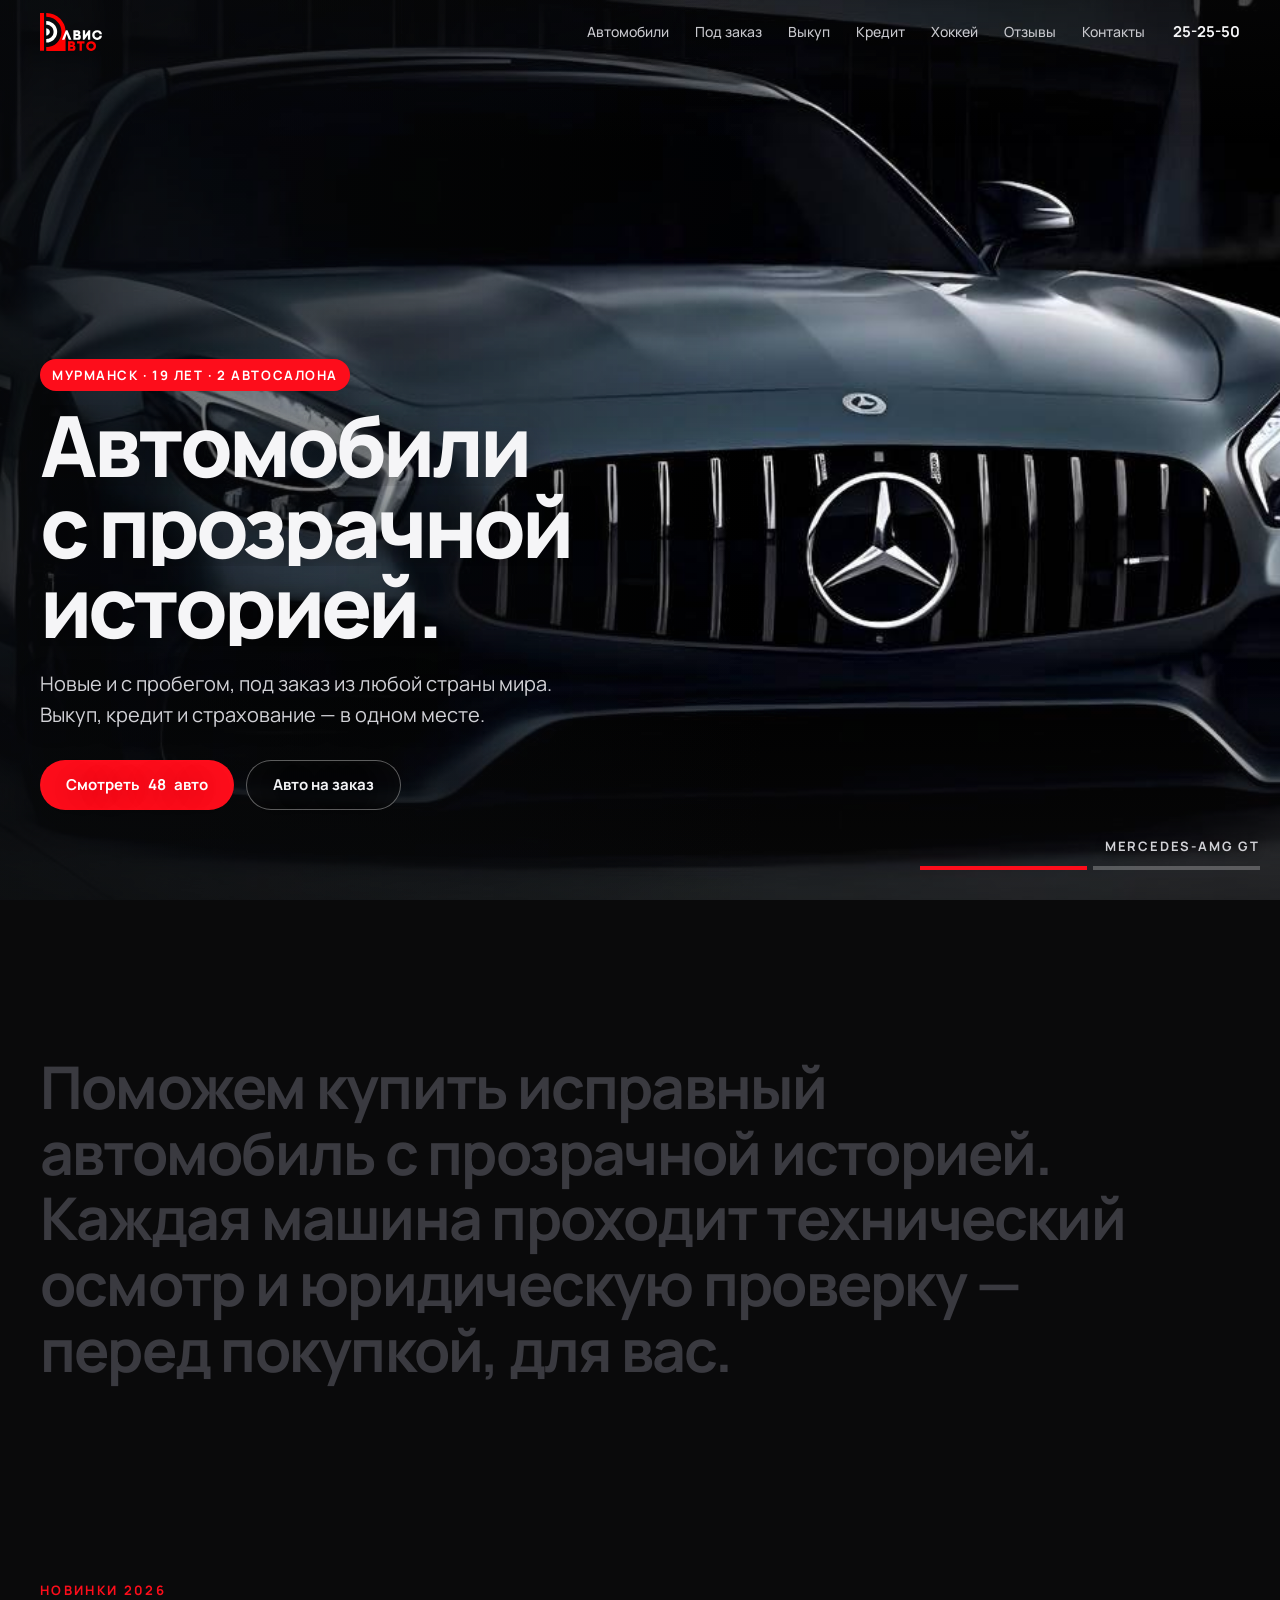
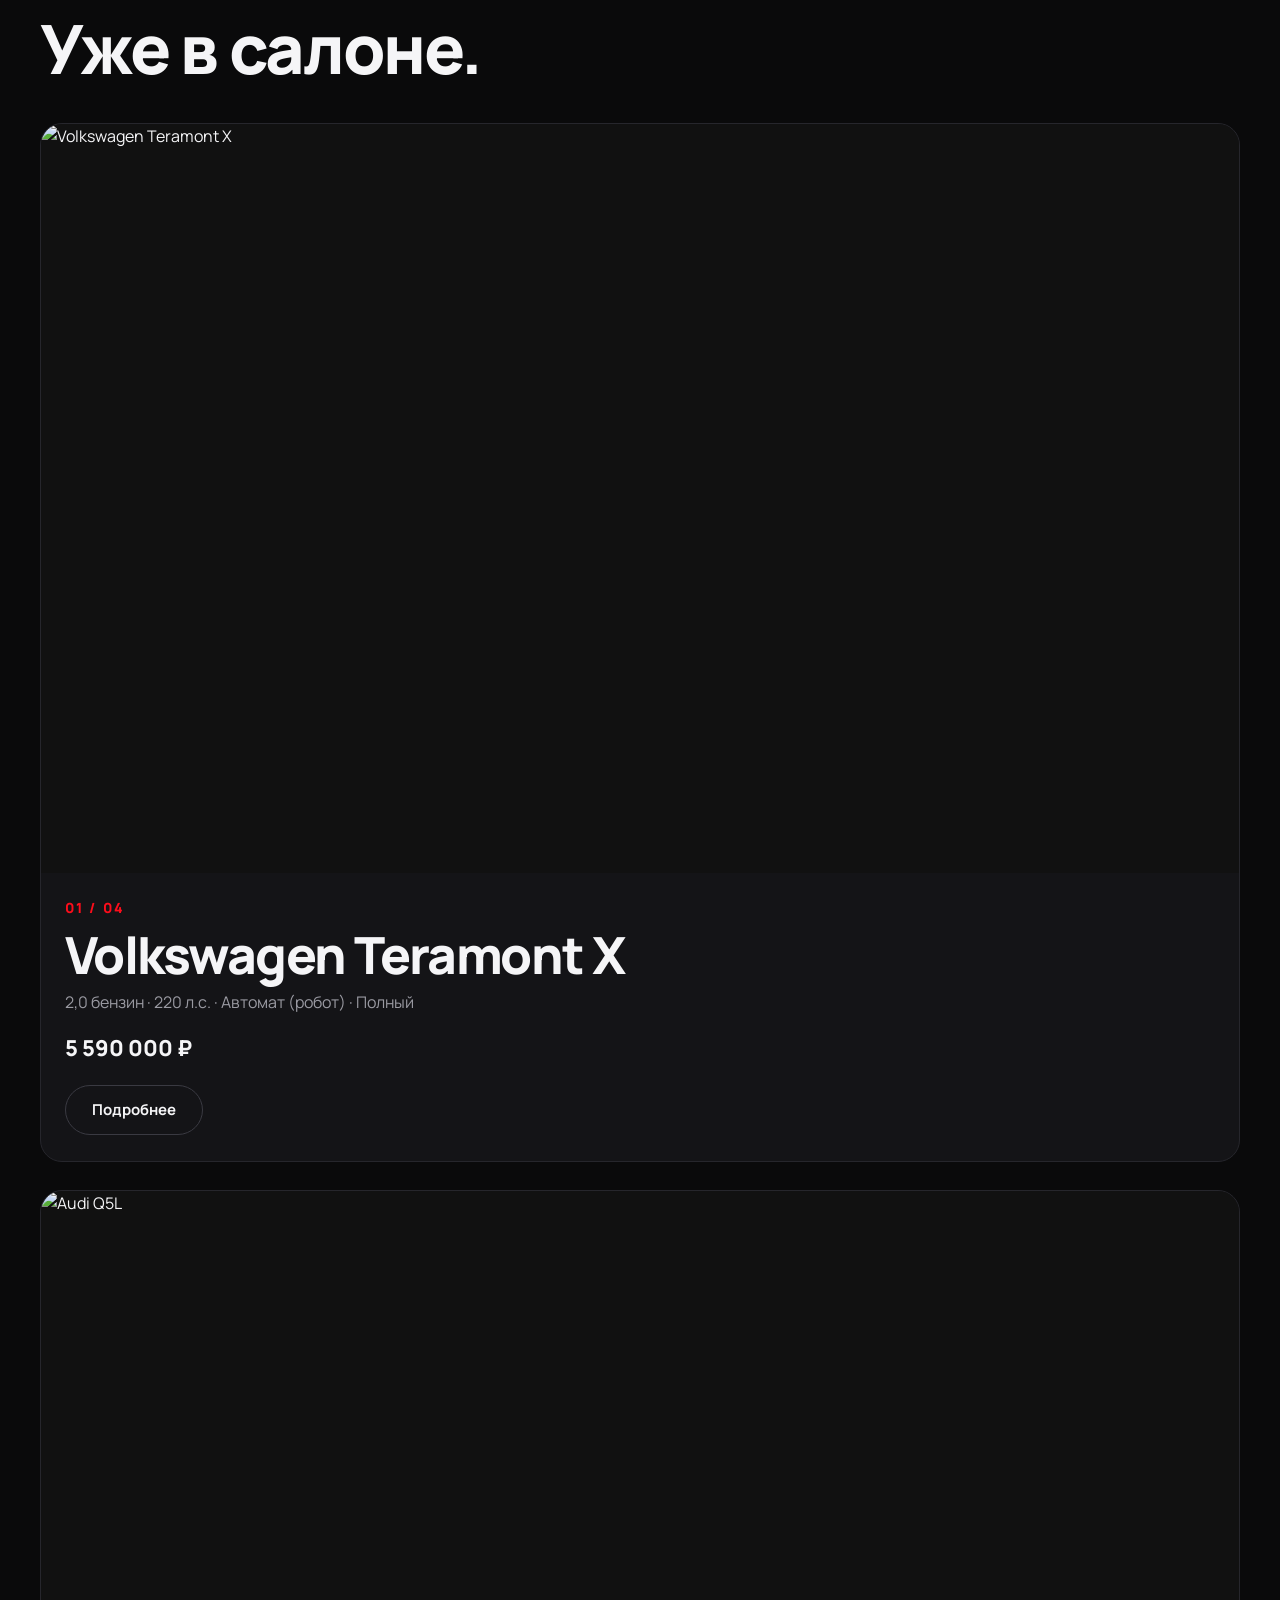
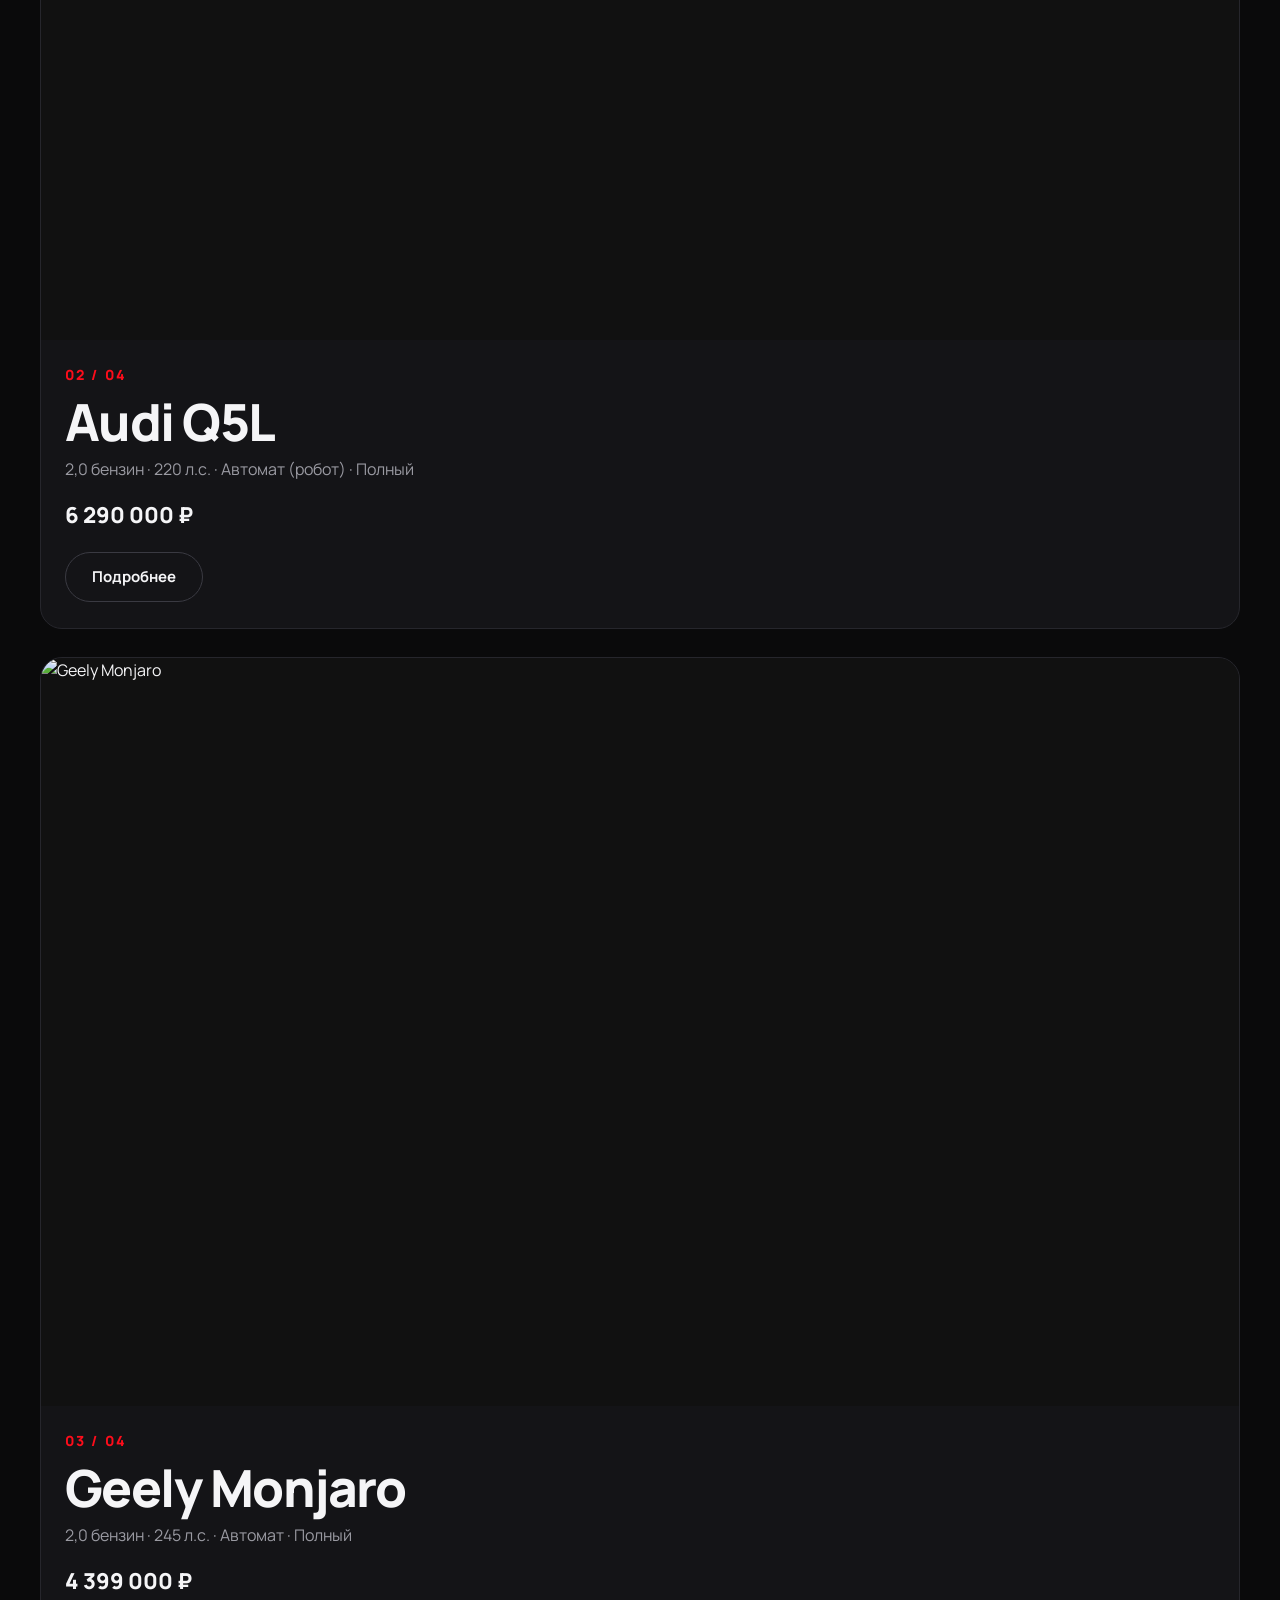
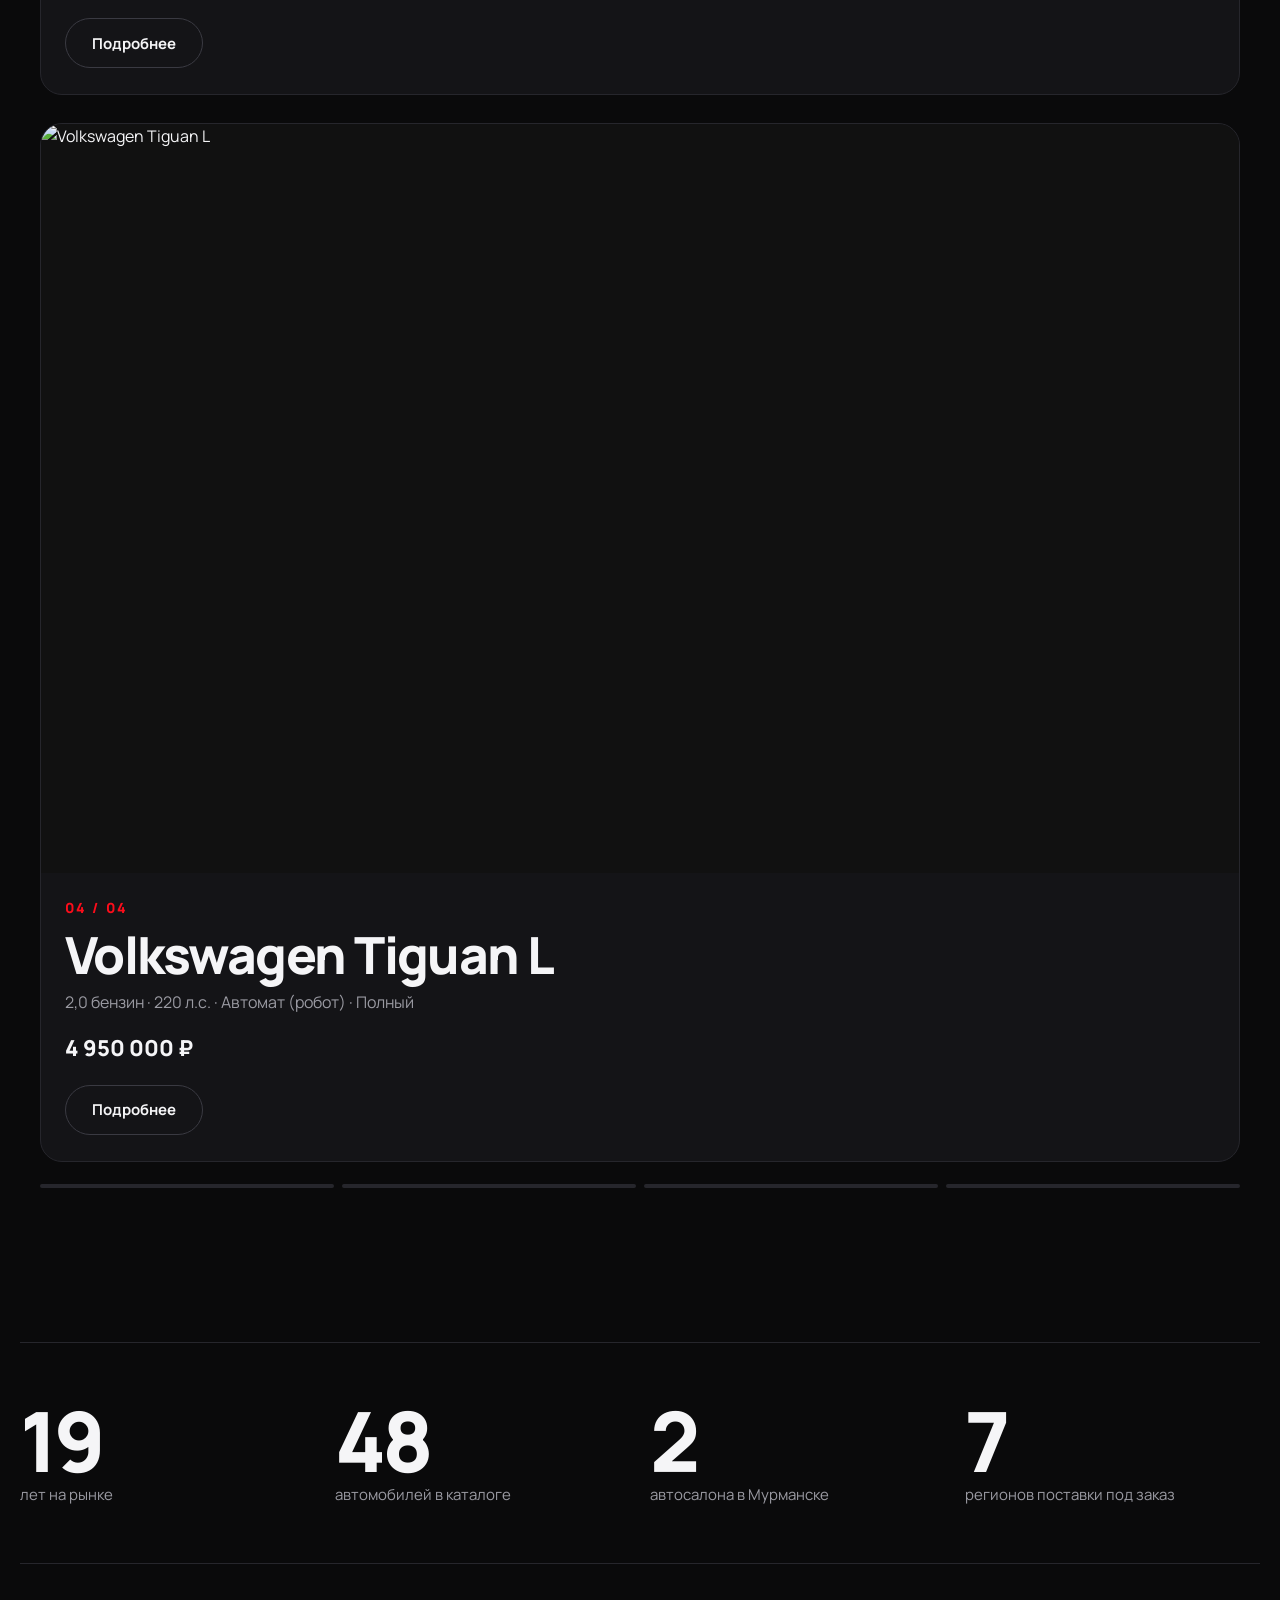
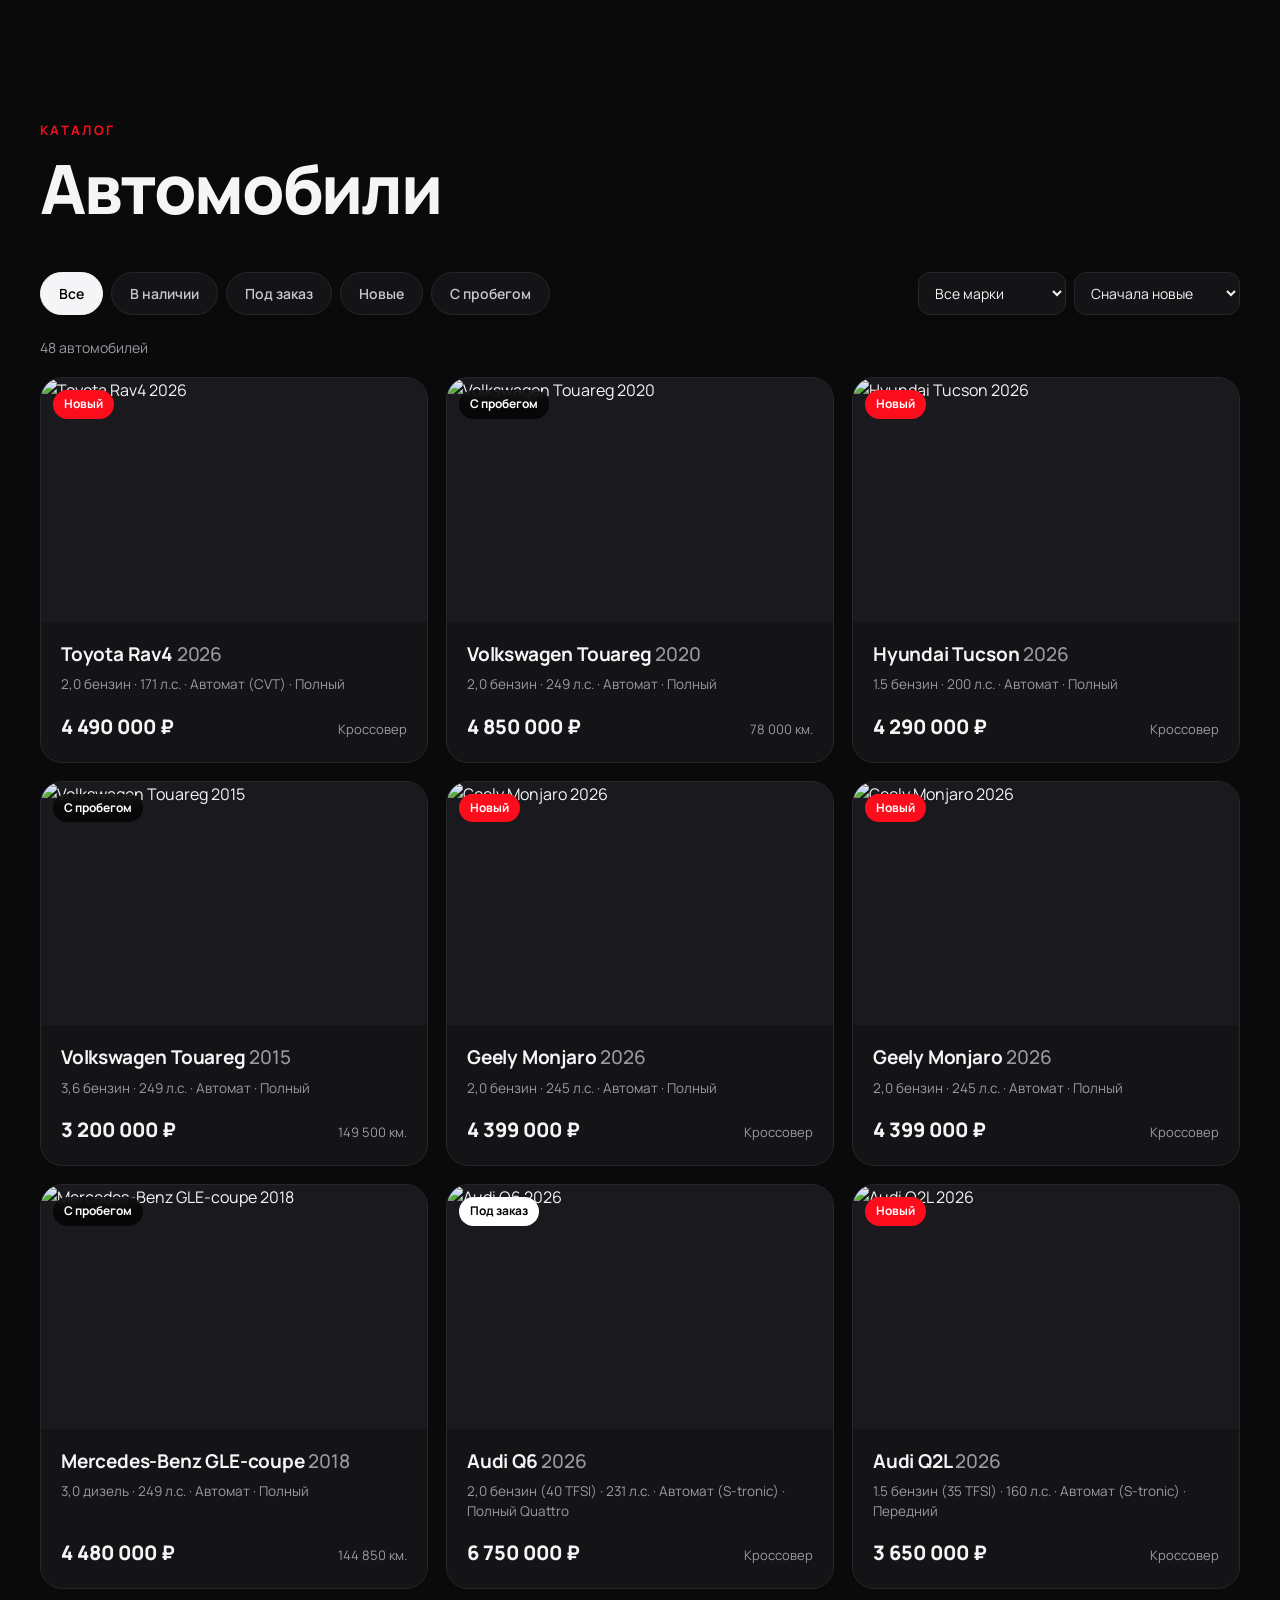
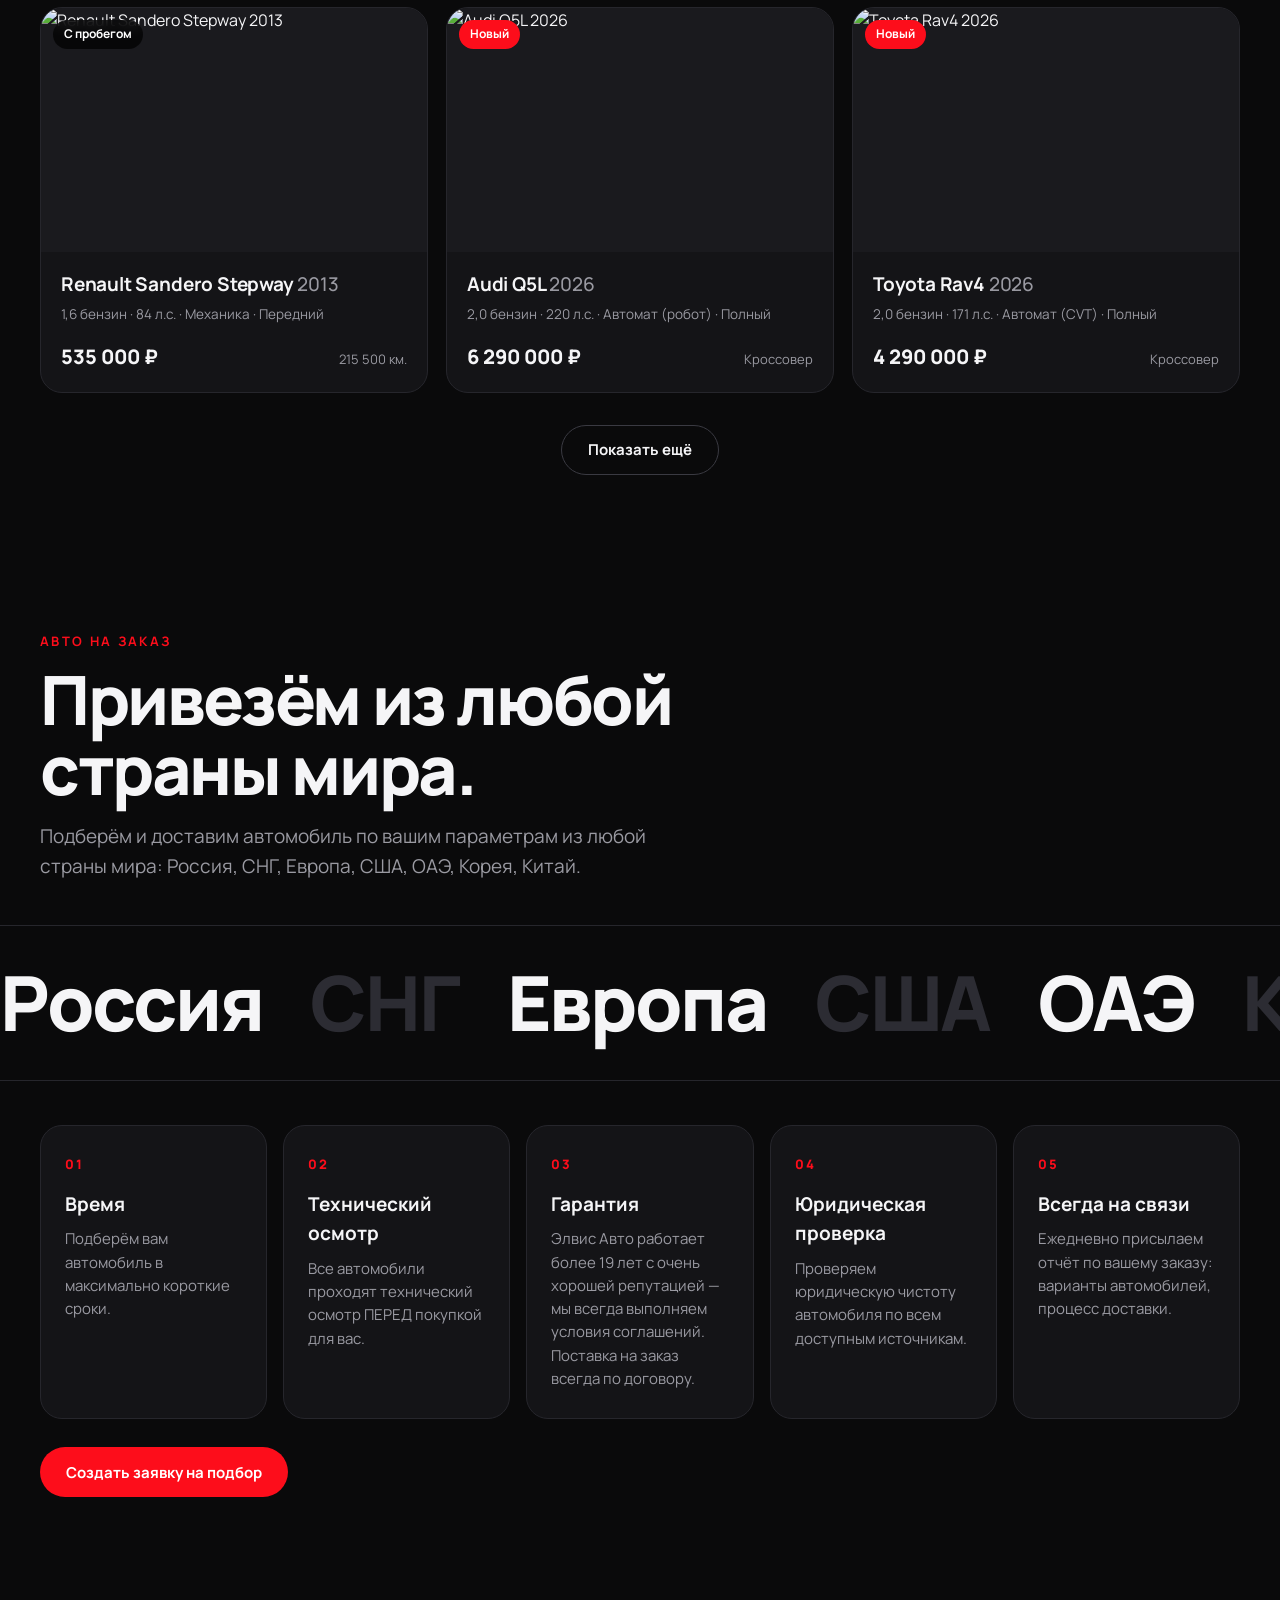
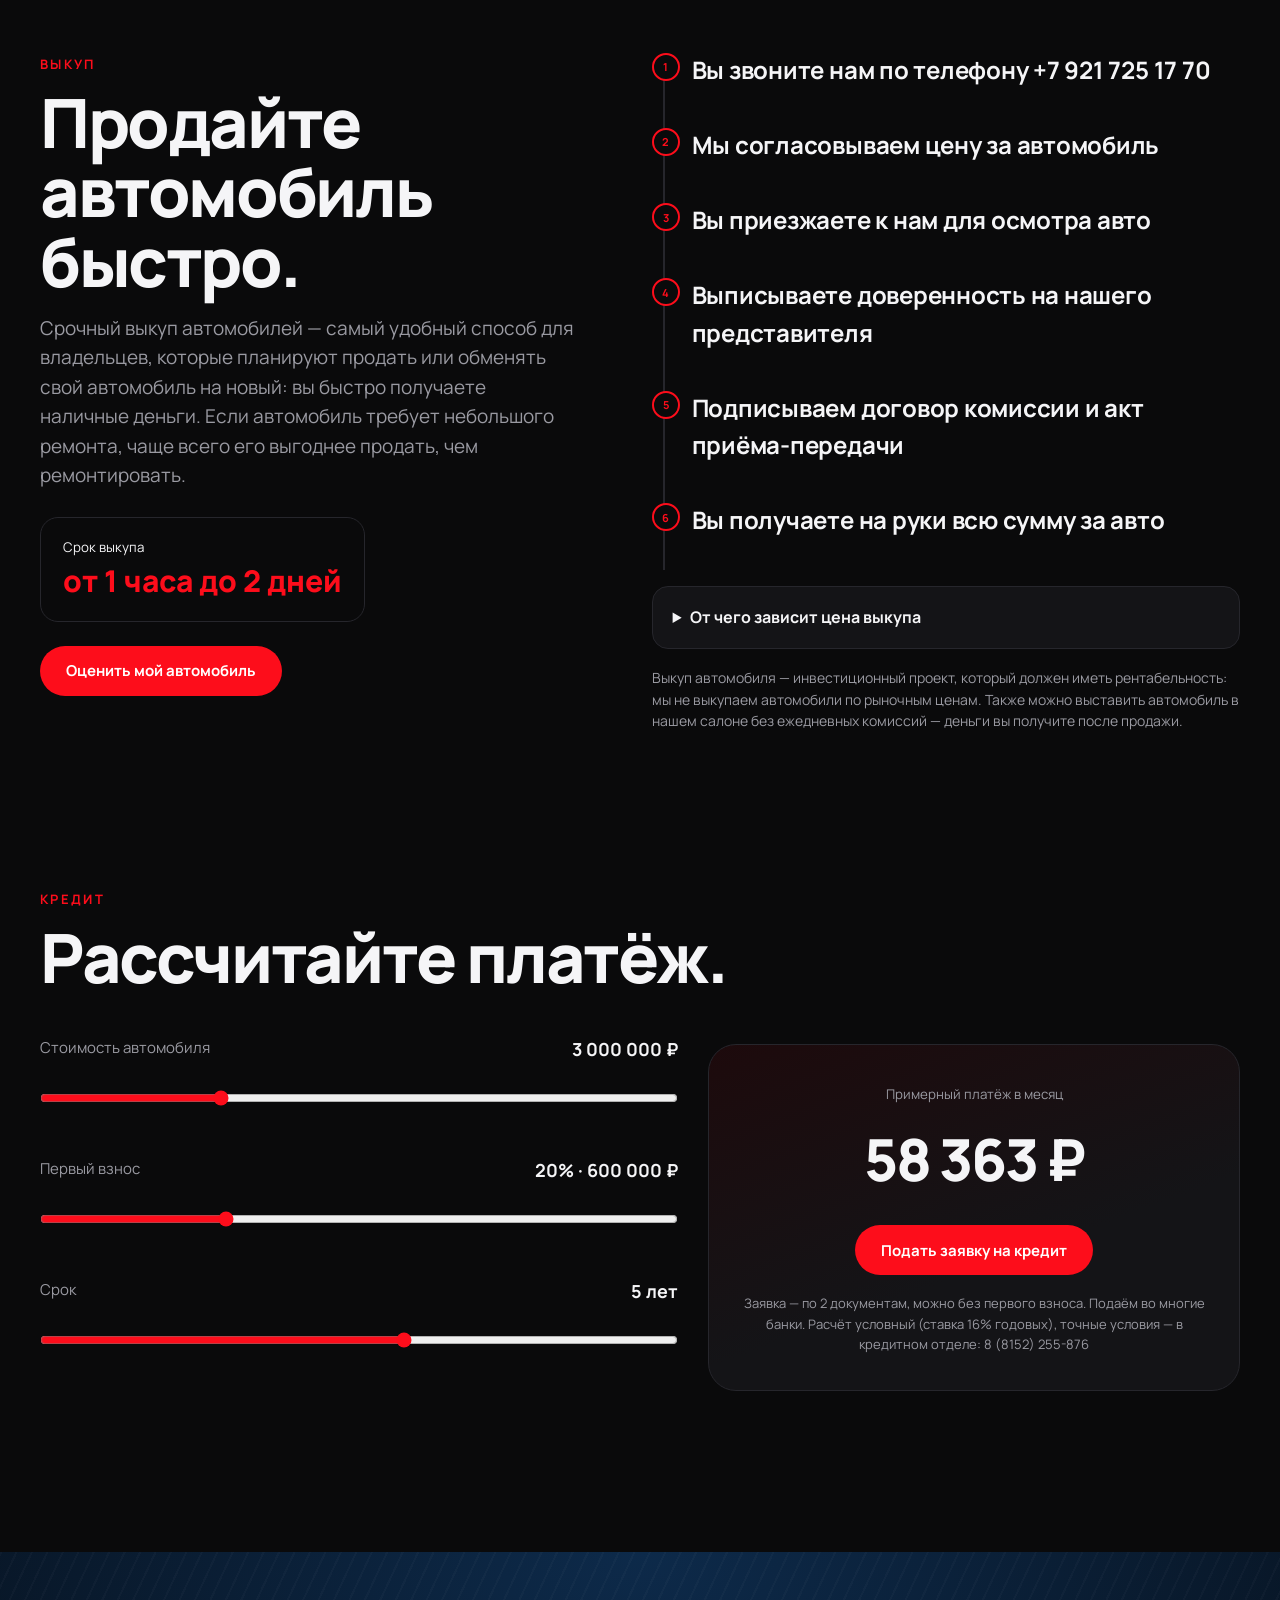
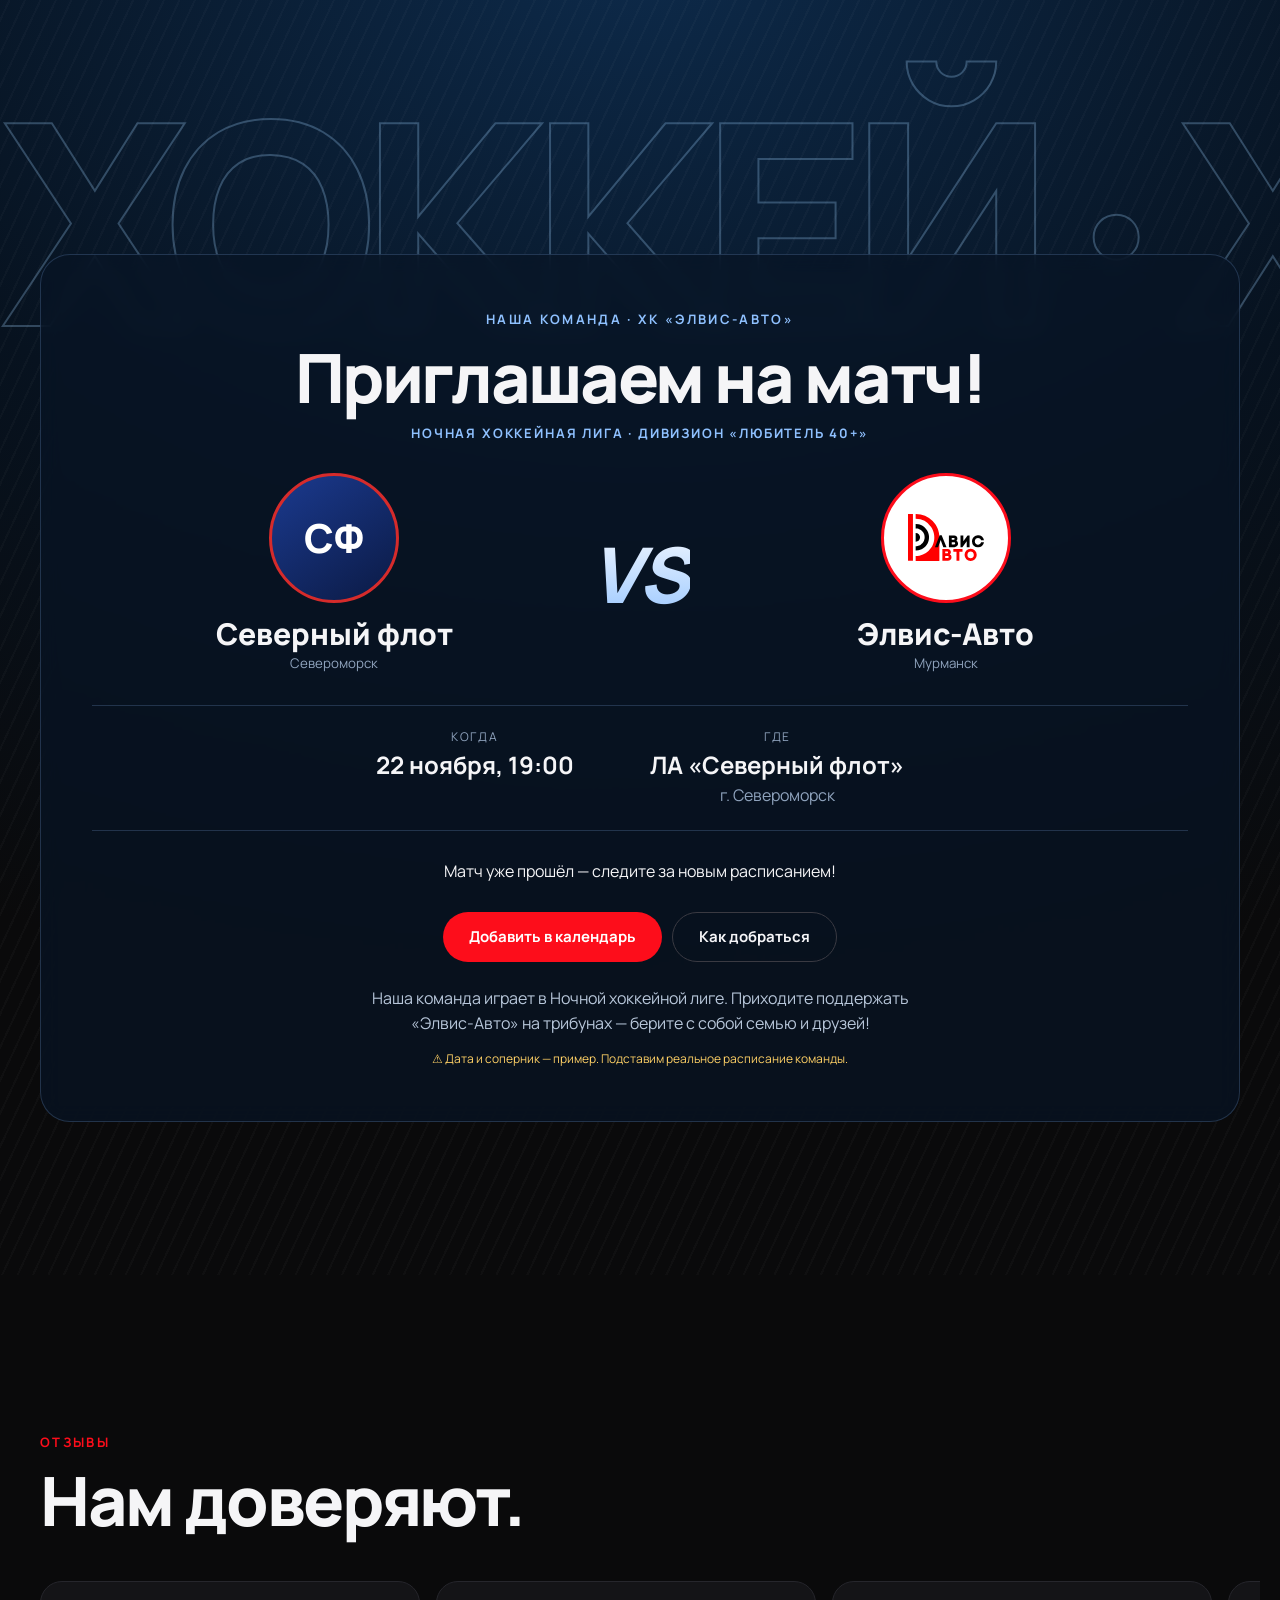
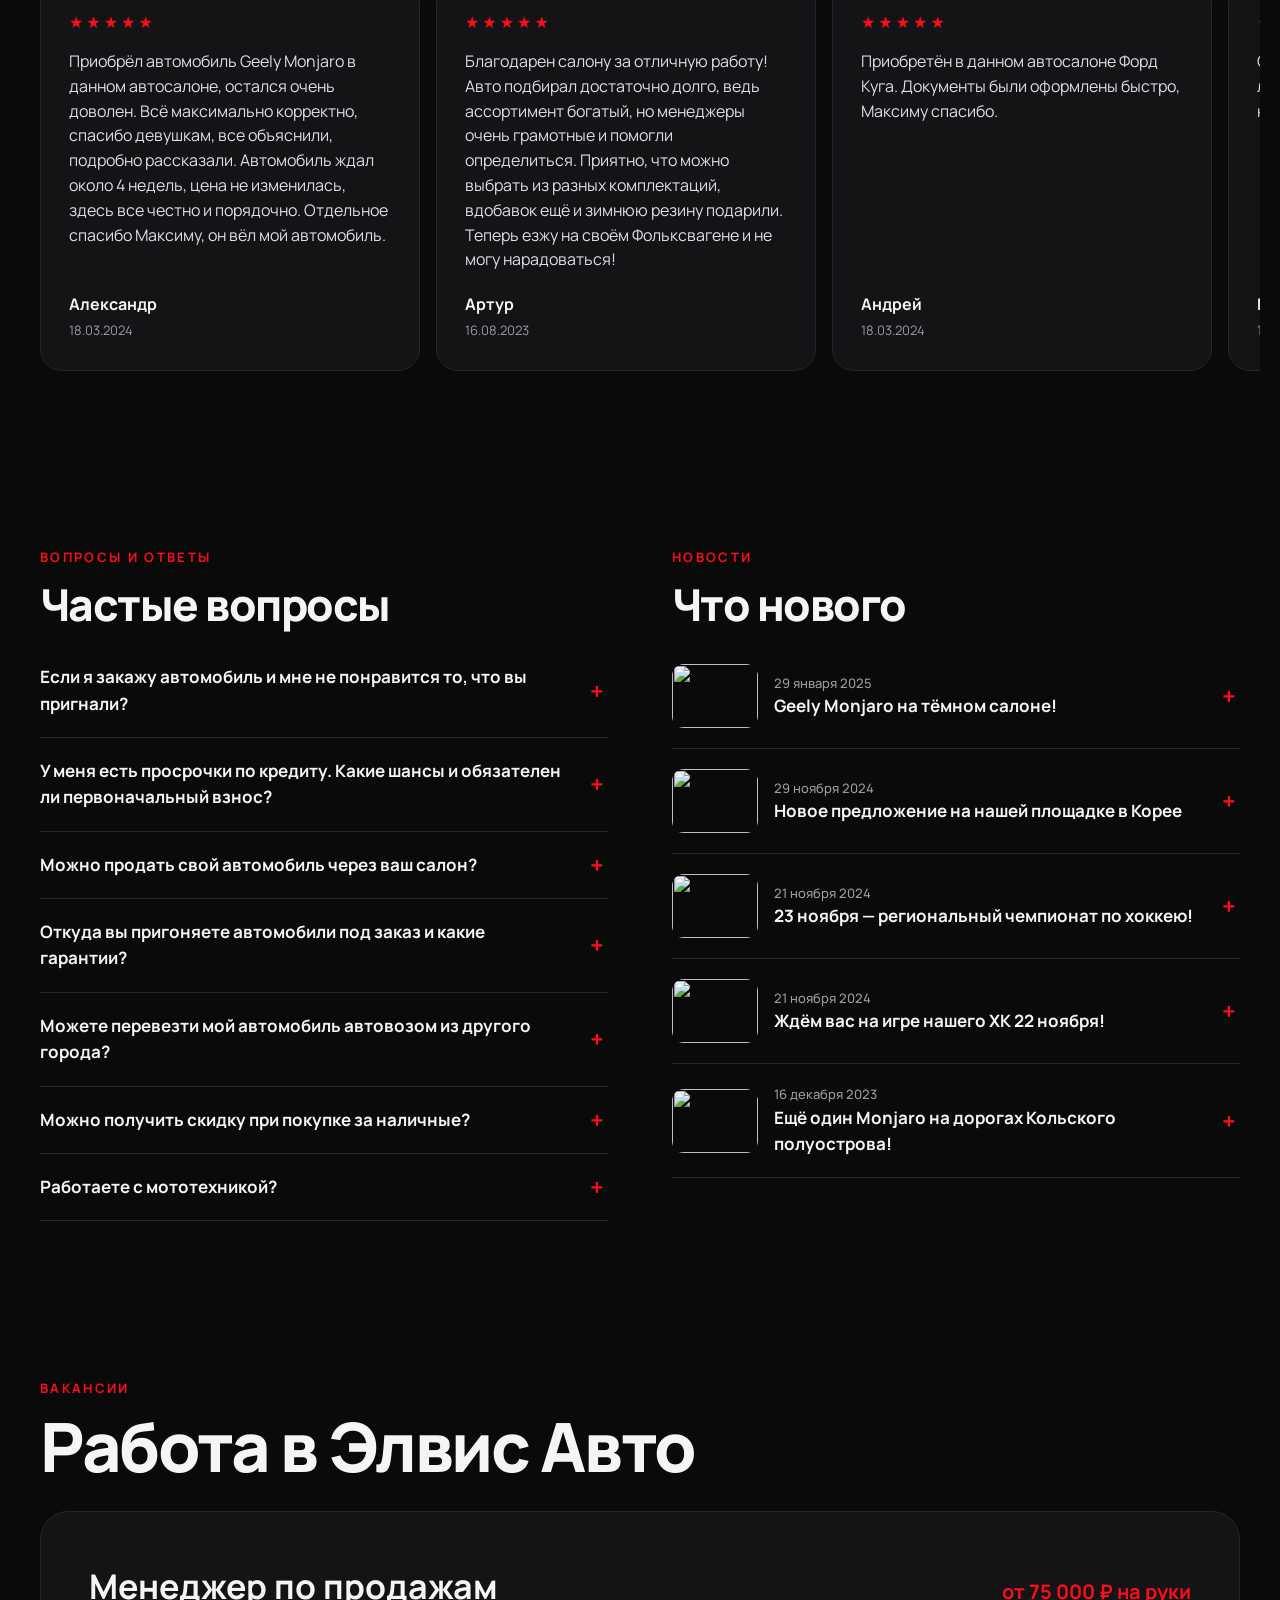
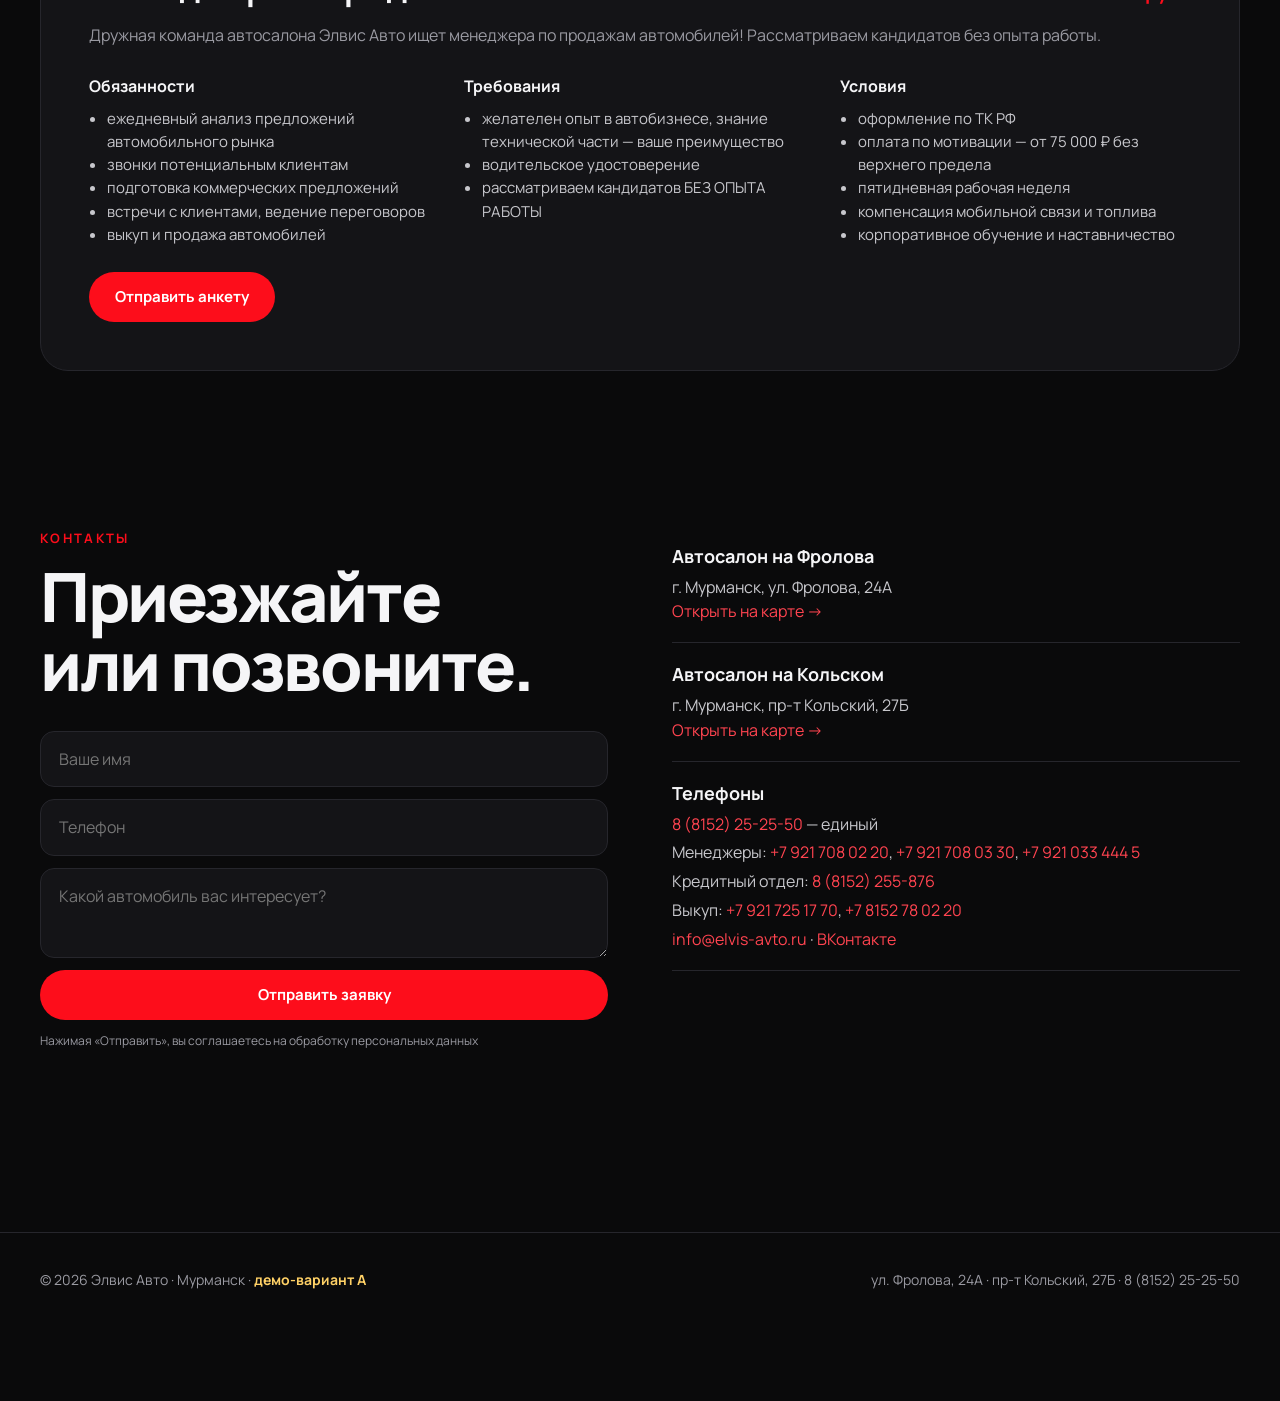
==== commit a76dde33: "Телефон: крупнее зона нажатия у полосок слайдов и ползунков калькулятора Co-Authored-By: Claude Opus" ====
--- a/a/index.html
+++ b/a/index.html
@@ -16,6 +16,7 @@
 *{box-sizing:border-box;margin:0;padding:0}
 html{-webkit-text-size-adjust:100%}
 html.locked,html.locked body{overflow:hidden}
+[id]{scroll-margin-top:var(--nav)}
 body{background:var(--bg);color:var(--text);font:16px/1.55 Manrope,system-ui,sans-serif;-webkit-font-smoothing:antialiased;overflow-x:hidden}
 img{max-width:100%;display:block}
 a{color:inherit;text-decoration:none}
@@ -64,9 +65,9 @@
 .slides-ui{position:absolute;z-index:3;right:20px;bottom:30px;width:min(340px,40vw);text-align:right}
 .hero__scroll{display:none!important}
 .slides-ui__name{text-shadow:0 1px 8px rgba(0,0,0,.9);display:block;font-size:13px;font-weight:700;letter-spacing:.14em;text-transform:uppercase;color:#d1d1d6;margin-bottom:10px}
-.slides-ui__bars{display:flex;gap:6px}
-.slides-ui__bars button{flex:1;height:4px;border:0;padding:0;border-radius:4px;background:rgba(255,255,255,.25);overflow:hidden;cursor:pointer;position:relative}
-.slides-ui__bars button i{position:absolute;inset:0;background:var(--red);transform:scaleX(0);transform-origin:left}
+.slides-ui__bars{display:flex;gap:6px;margin:-14px 0}
+.slides-ui__bars button{flex:1;height:32px;border:0;padding:14px 0;background:rgba(255,255,255,.25) content-box;cursor:pointer;position:relative;-webkit-tap-highlight-color:transparent}
+.slides-ui__bars button i{position:absolute;inset:14px 0;background:var(--red);transform:scaleX(0);transform-origin:left}
 .slides-ui__bars button.done i{transform:scaleX(1)}
 .slides-ui__bars button.run i{animation:bar var(--dur) linear forwards}
 @keyframes bar{to{transform:scaleX(1)}}
@@ -209,7 +210,7 @@
 .rng{display:block;margin-bottom:30px}
 .rng span{display:flex;justify-content:space-between;gap:10px;color:var(--muted);font-size:15px;margin-bottom:12px}
 .rng b{color:var(--text);font-size:18px}
-input[type=range]{width:100%;accent-color:var(--red);height:28px}
+input[type=range]{width:100%;accent-color:var(--red);height:44px}
 .calc__res{background:linear-gradient(160deg,#1d0a0c,var(--bg2) 60%);border:1px solid var(--line);border-radius:28px;padding:36px 28px;text-align:center}
 .calc__res small{color:var(--muted)}
 .calc__pay{font-size:clamp(38px,5vw,58px);font-weight:800;letter-spacing:-.04em;margin:8px 0 22px}
@@ -482,7 +483,7 @@
 <script>
 addEventListener('DOMContentLoaded', () => {
   const reduce = matchMedia('(prefers-reduced-motion: reduce)').matches;
-  const go = t => { const el = document.querySelector(t); if (el) el.scrollIntoView({ behavior: 'smooth' }); };
+  const go = t => { const el = typeof t === 'string' ? document.querySelector(t) : t; if (el) el.scrollIntoView({ behavior: 'smooth' }); };
   if (!window.gsap || !window.ScrollTrigger || reduce) { document.addEventListener('go', e => go(e.detail)); return; }
   gsap.registerPlugin(ScrollTrigger);
 
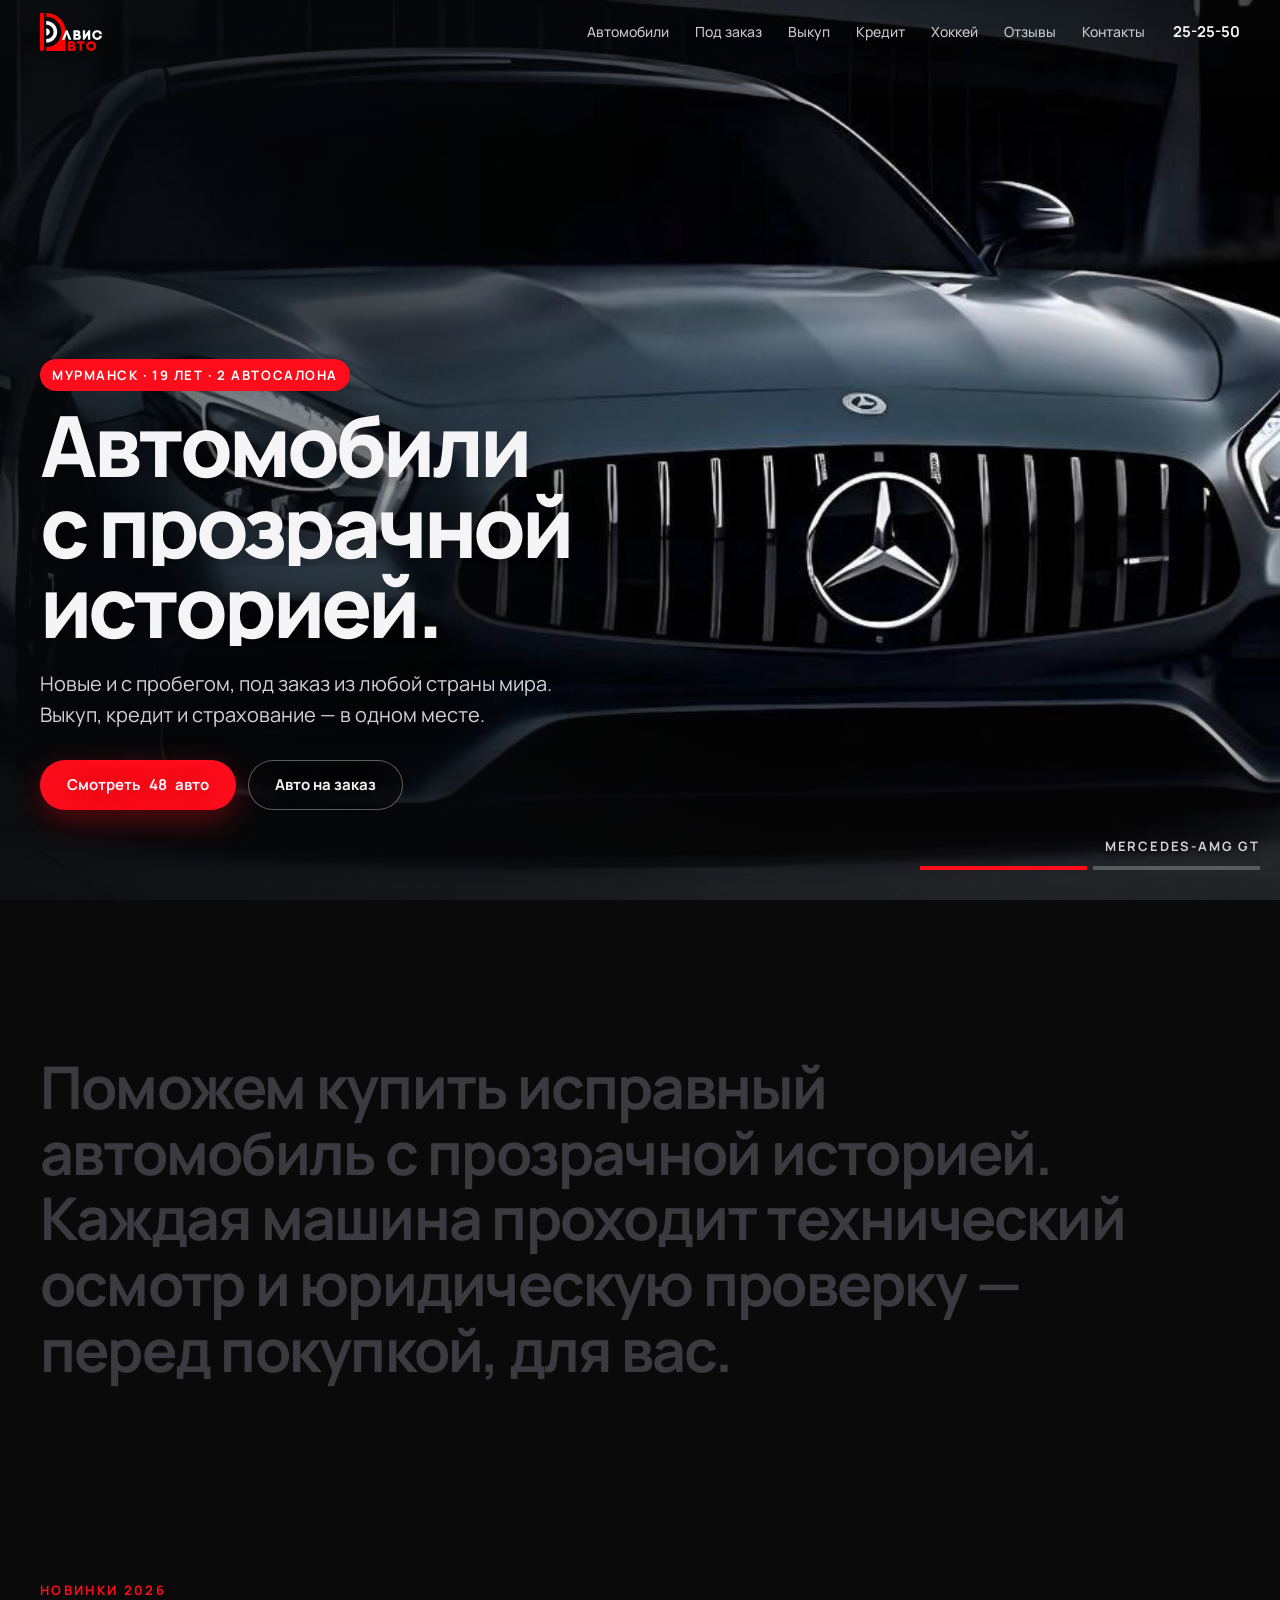
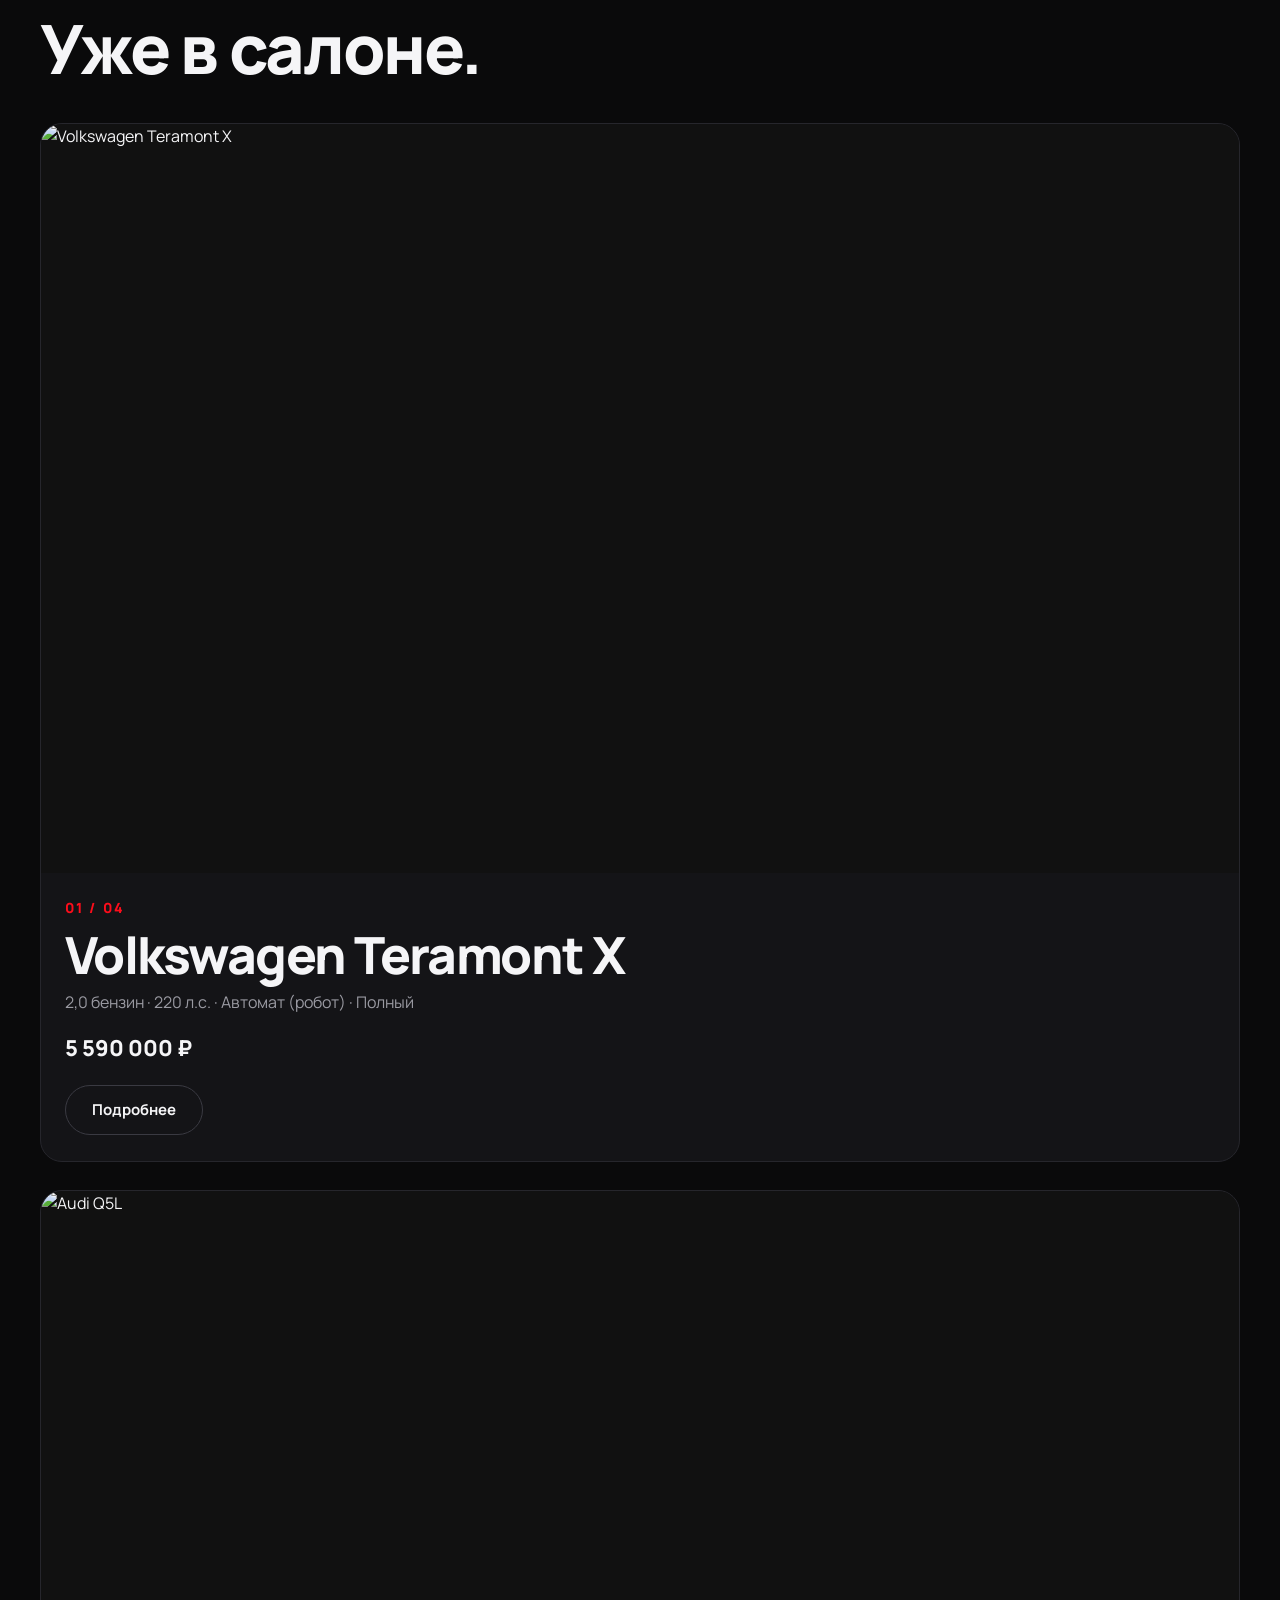
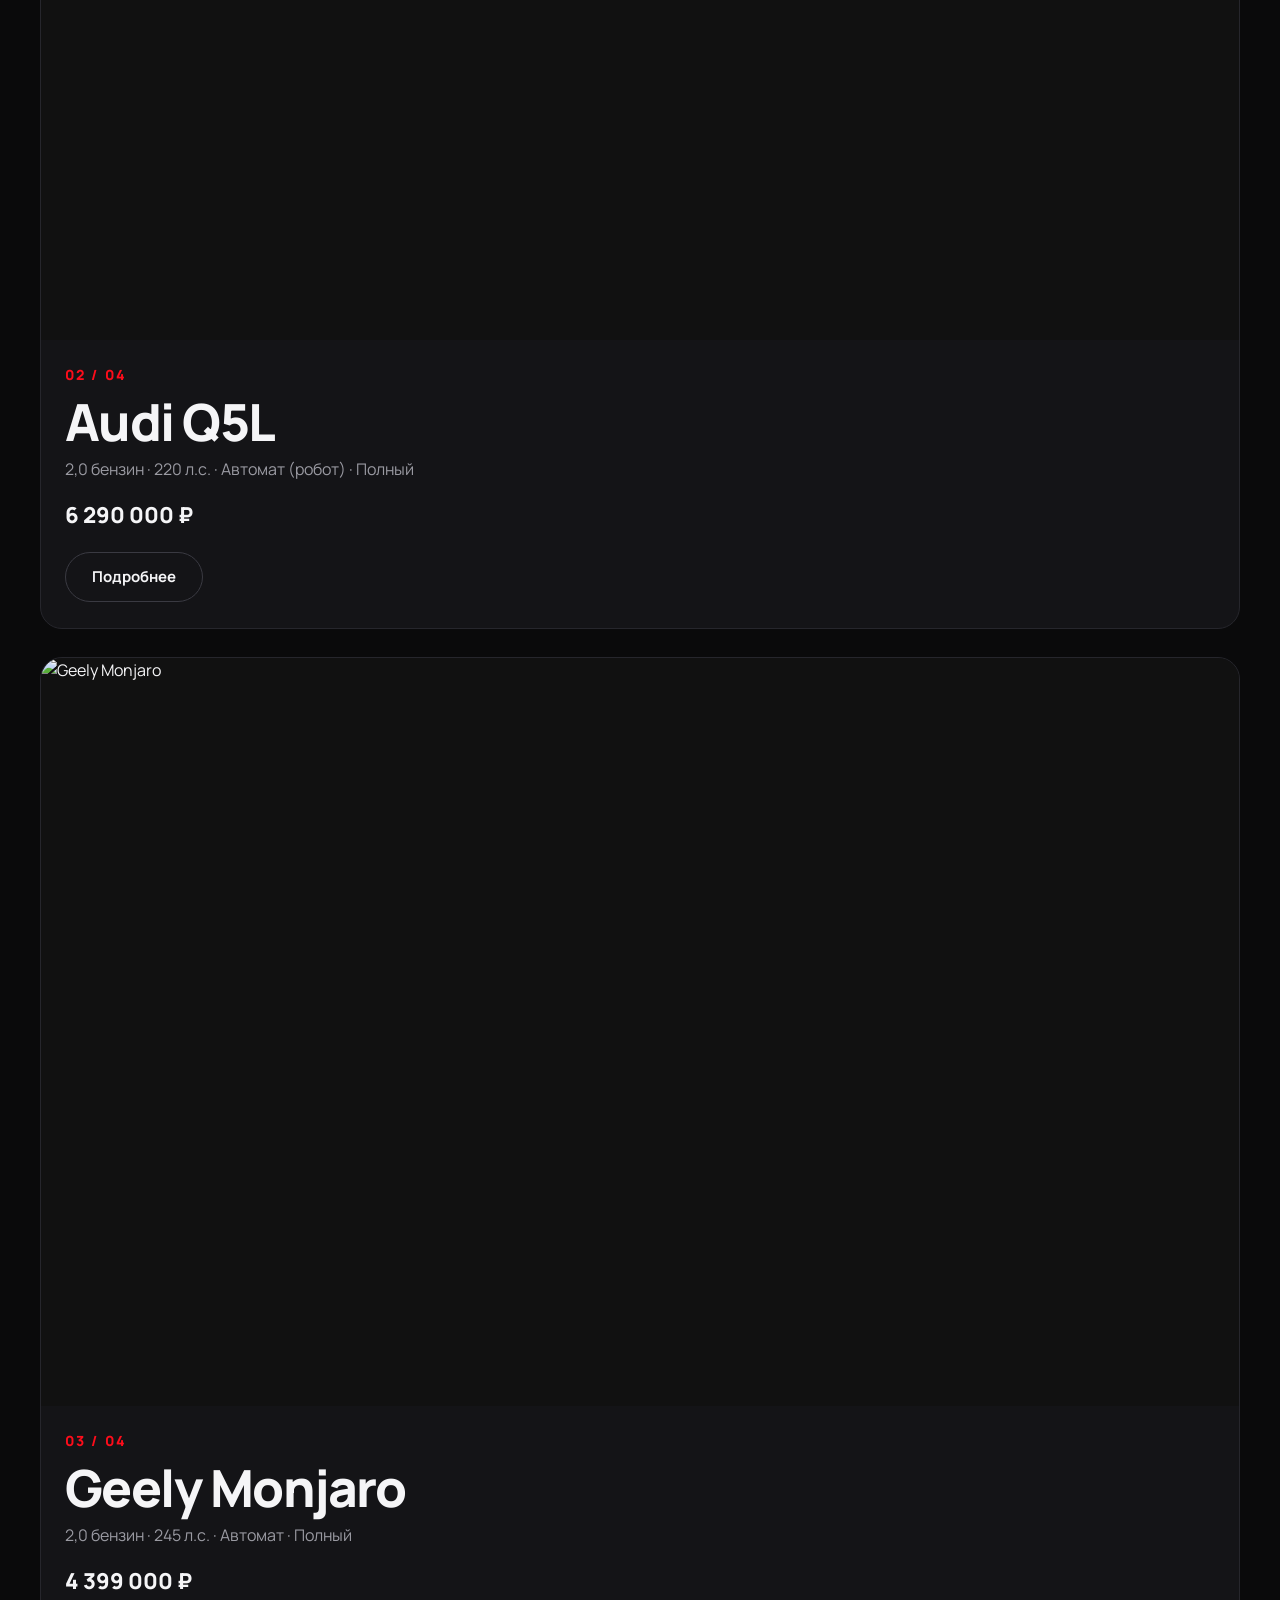
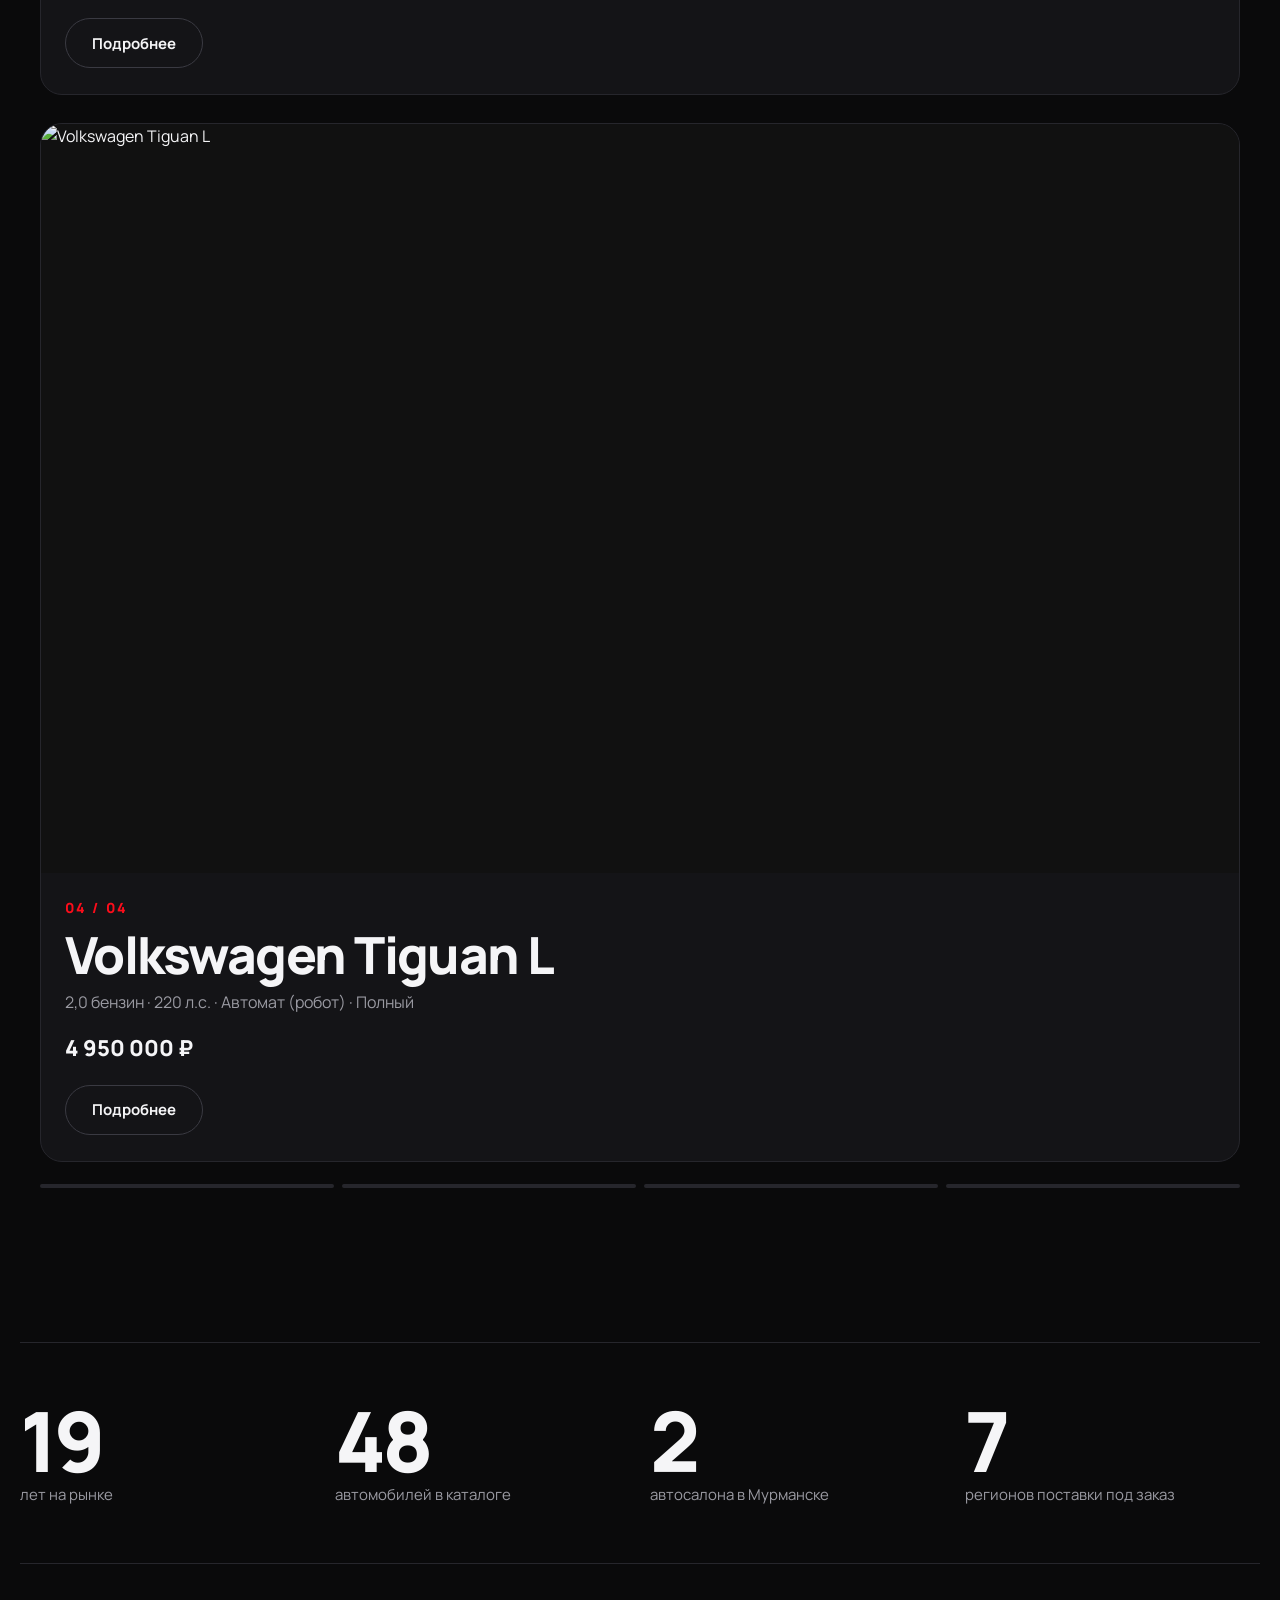
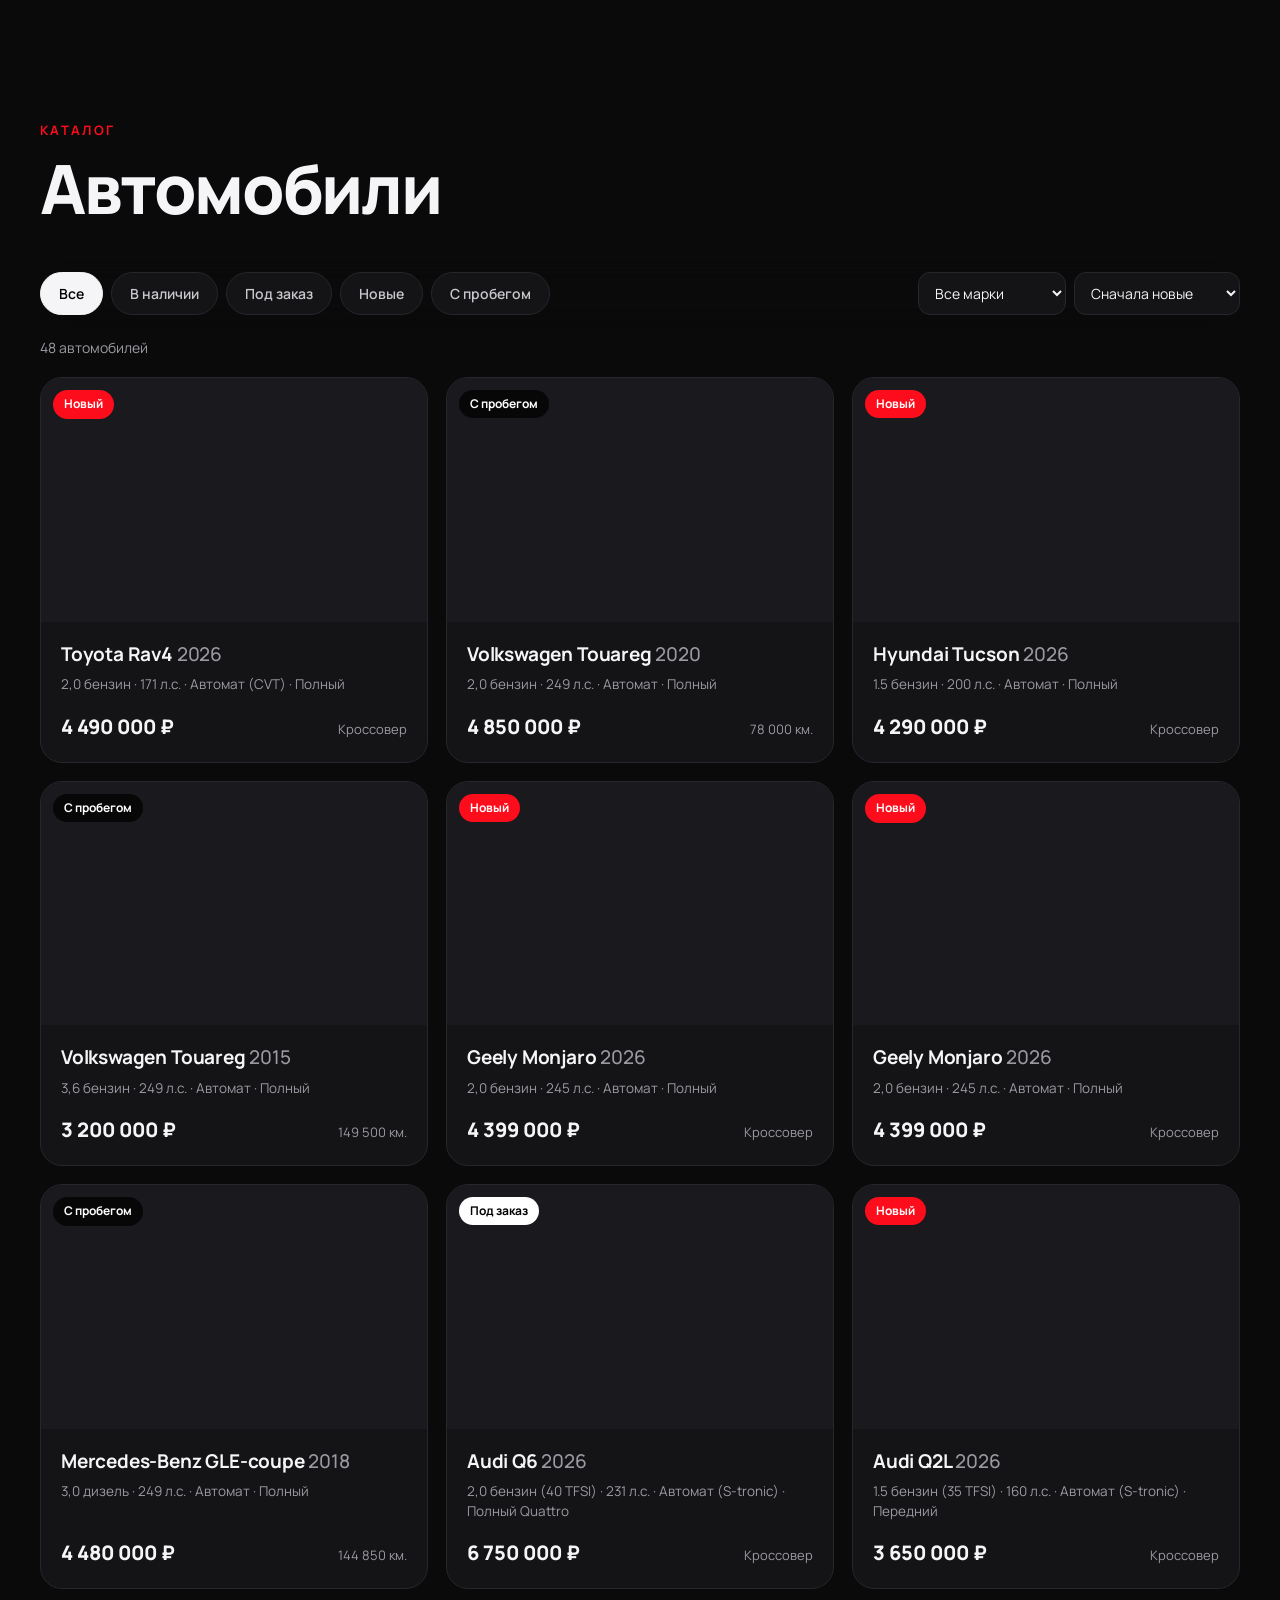
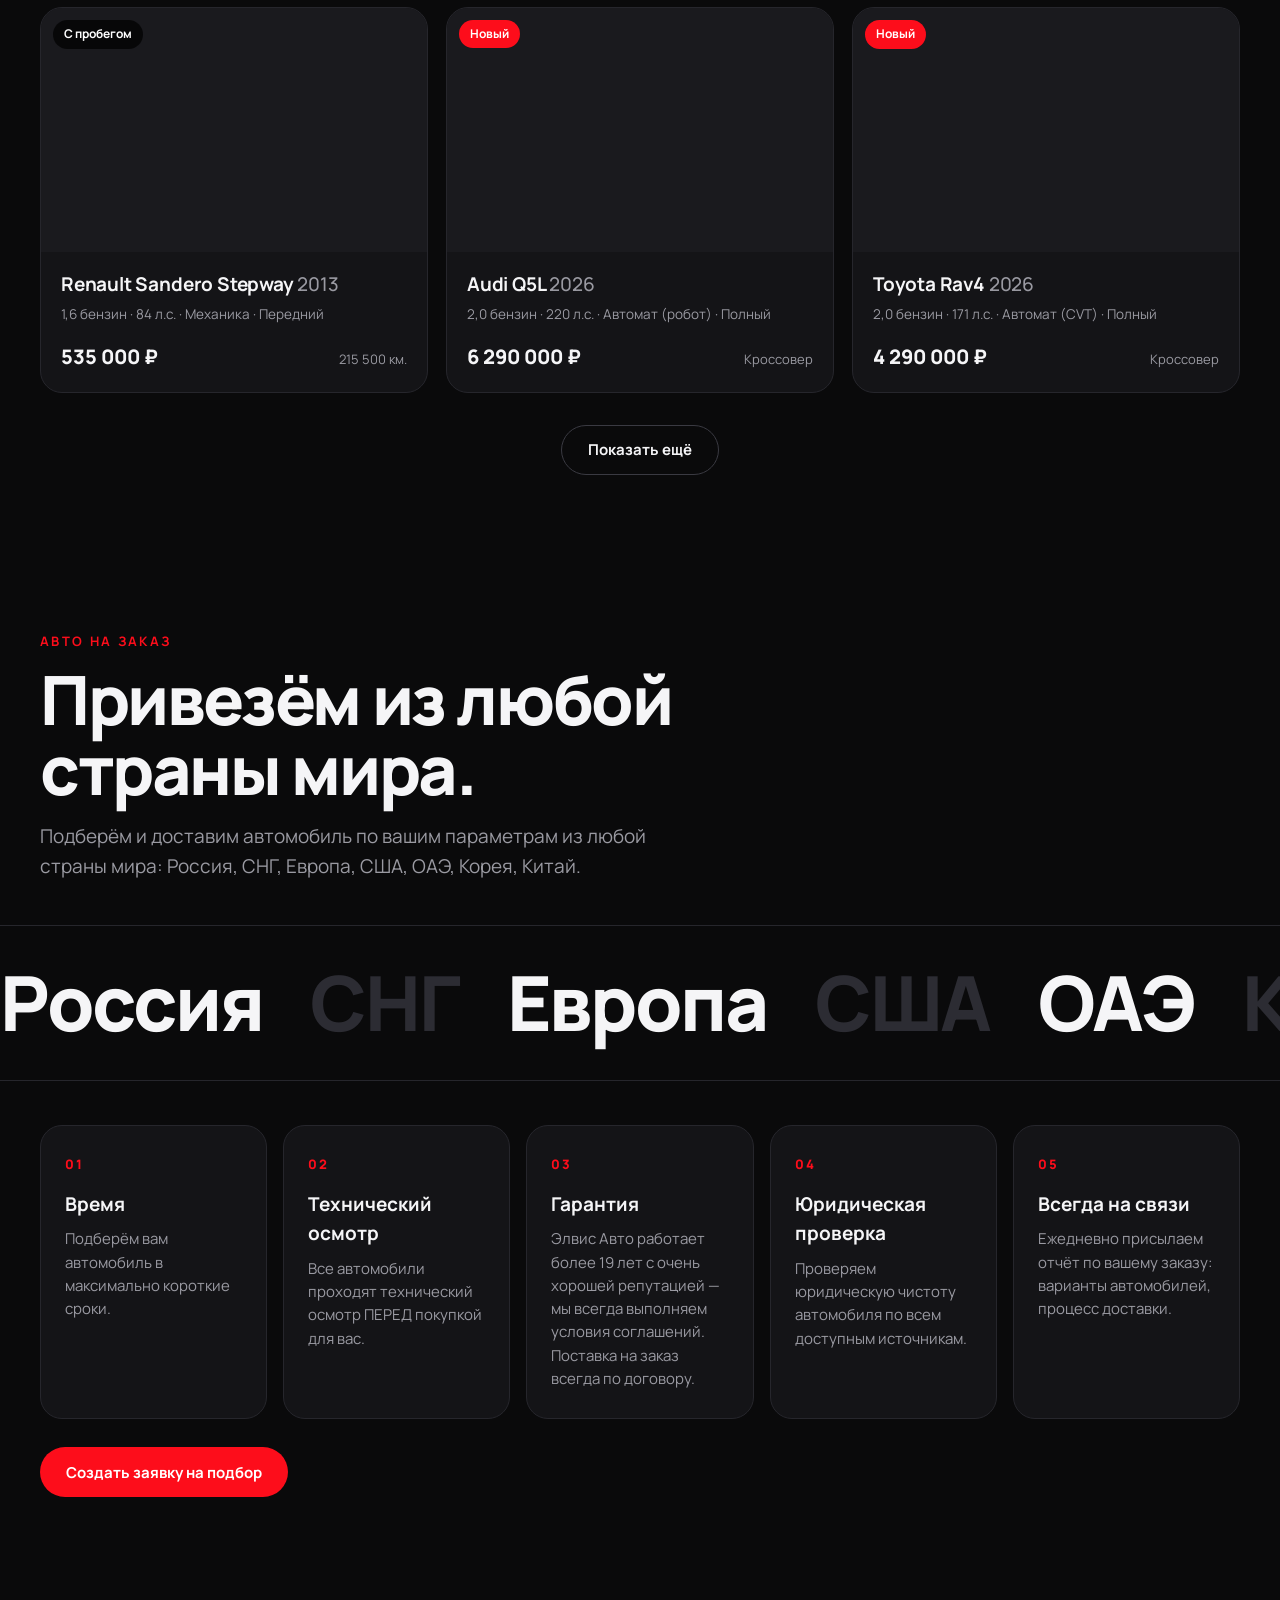
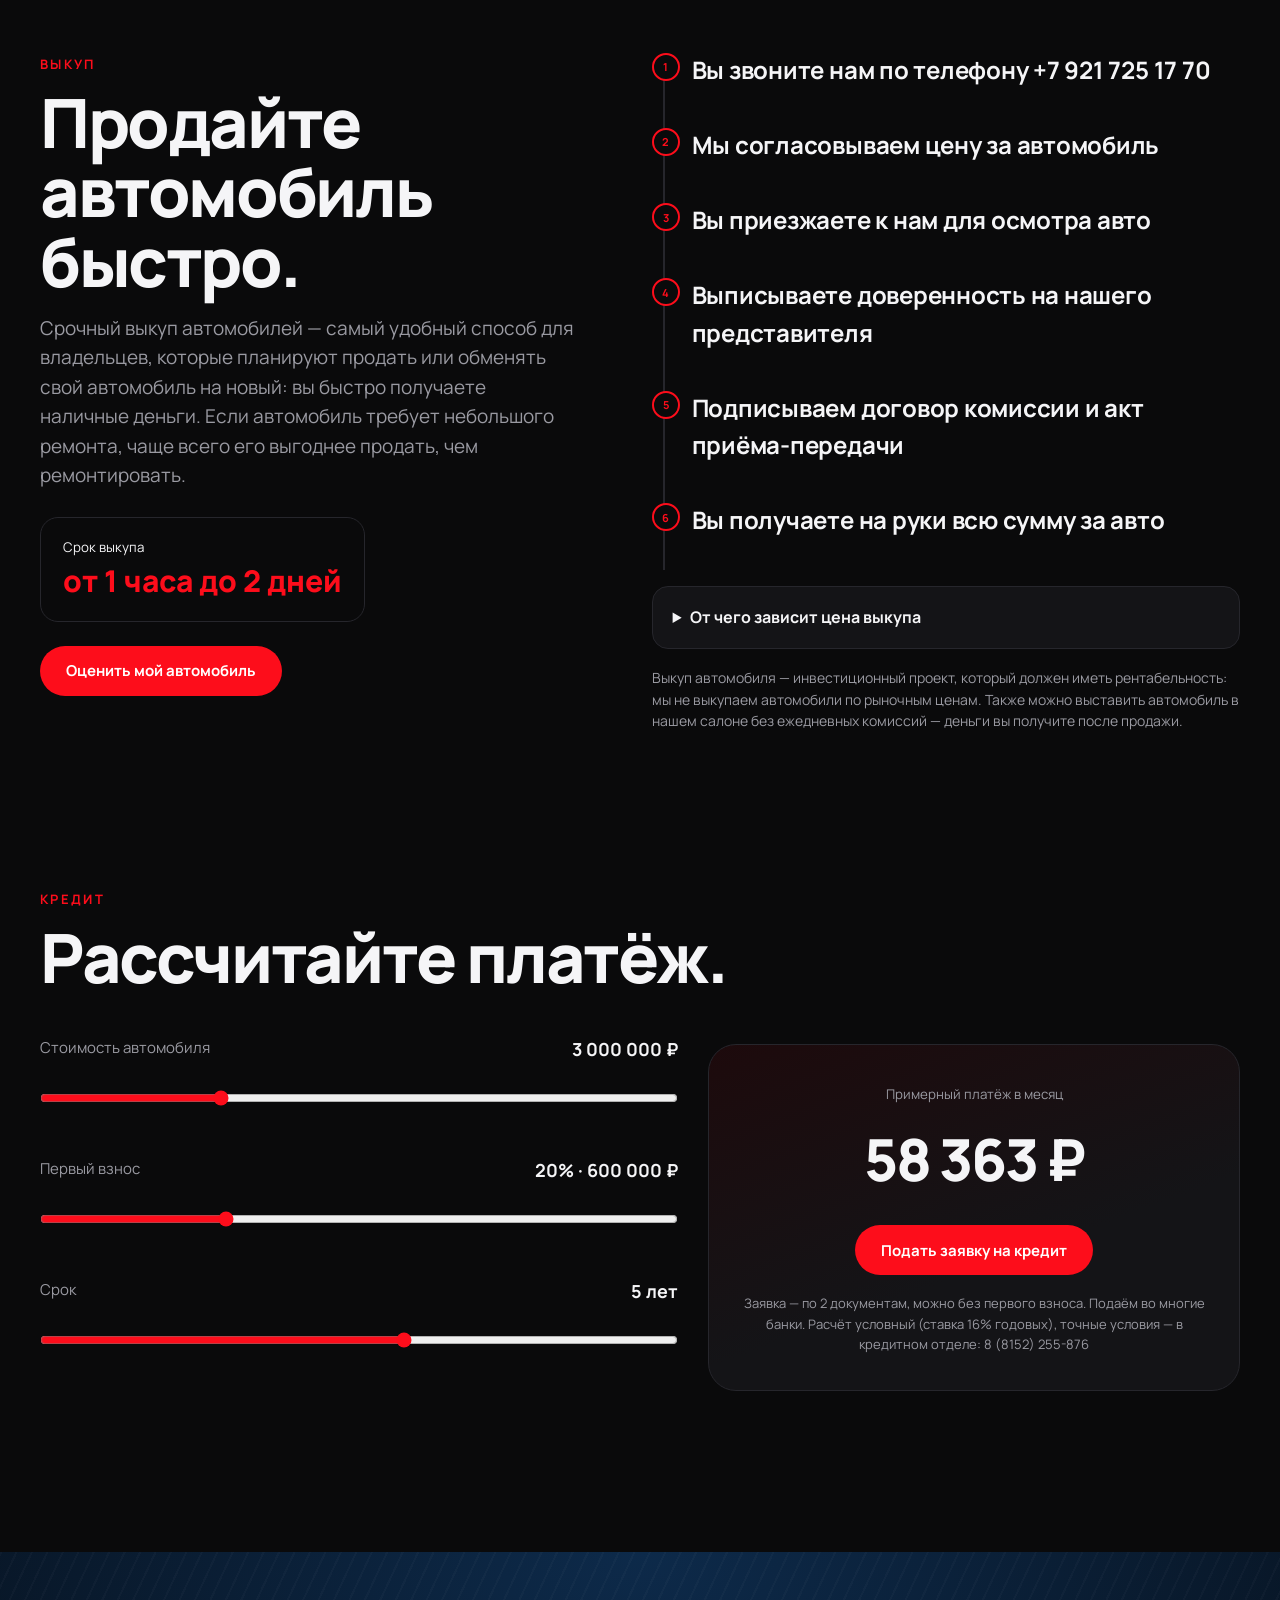
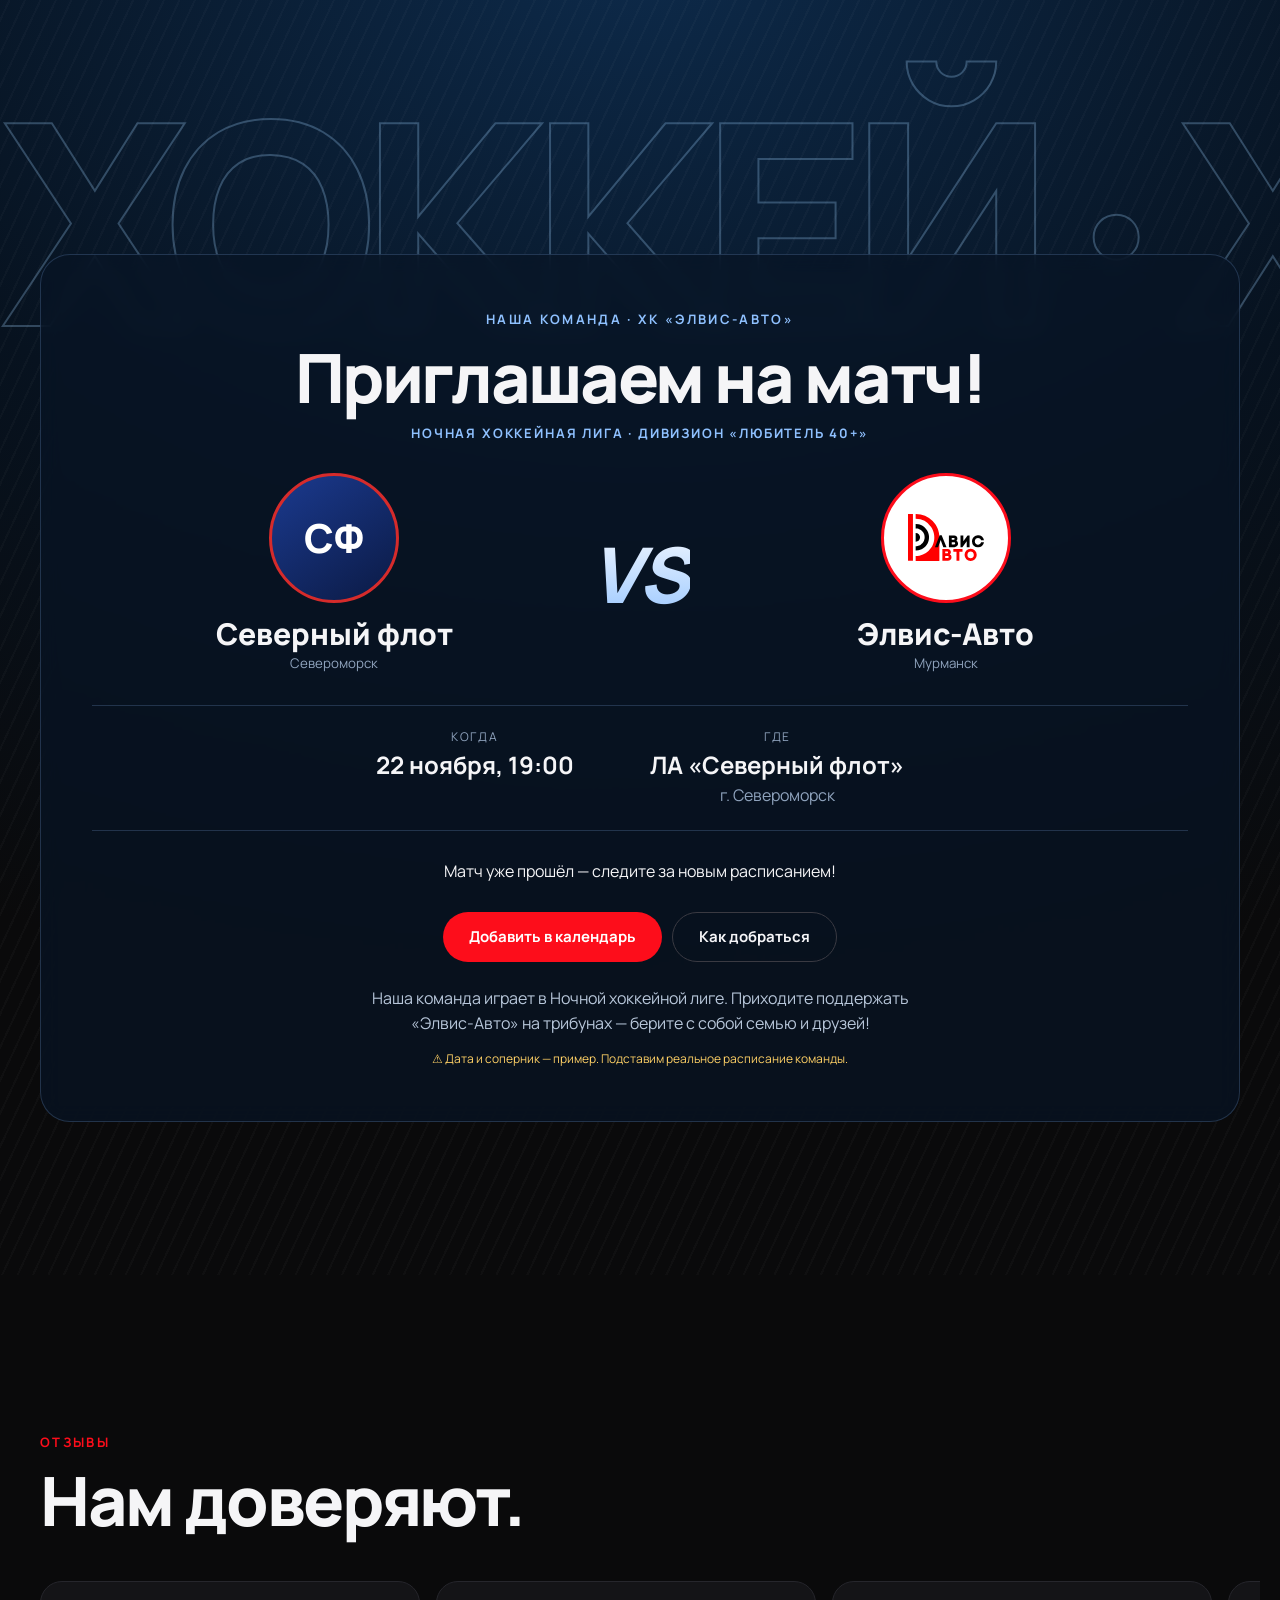
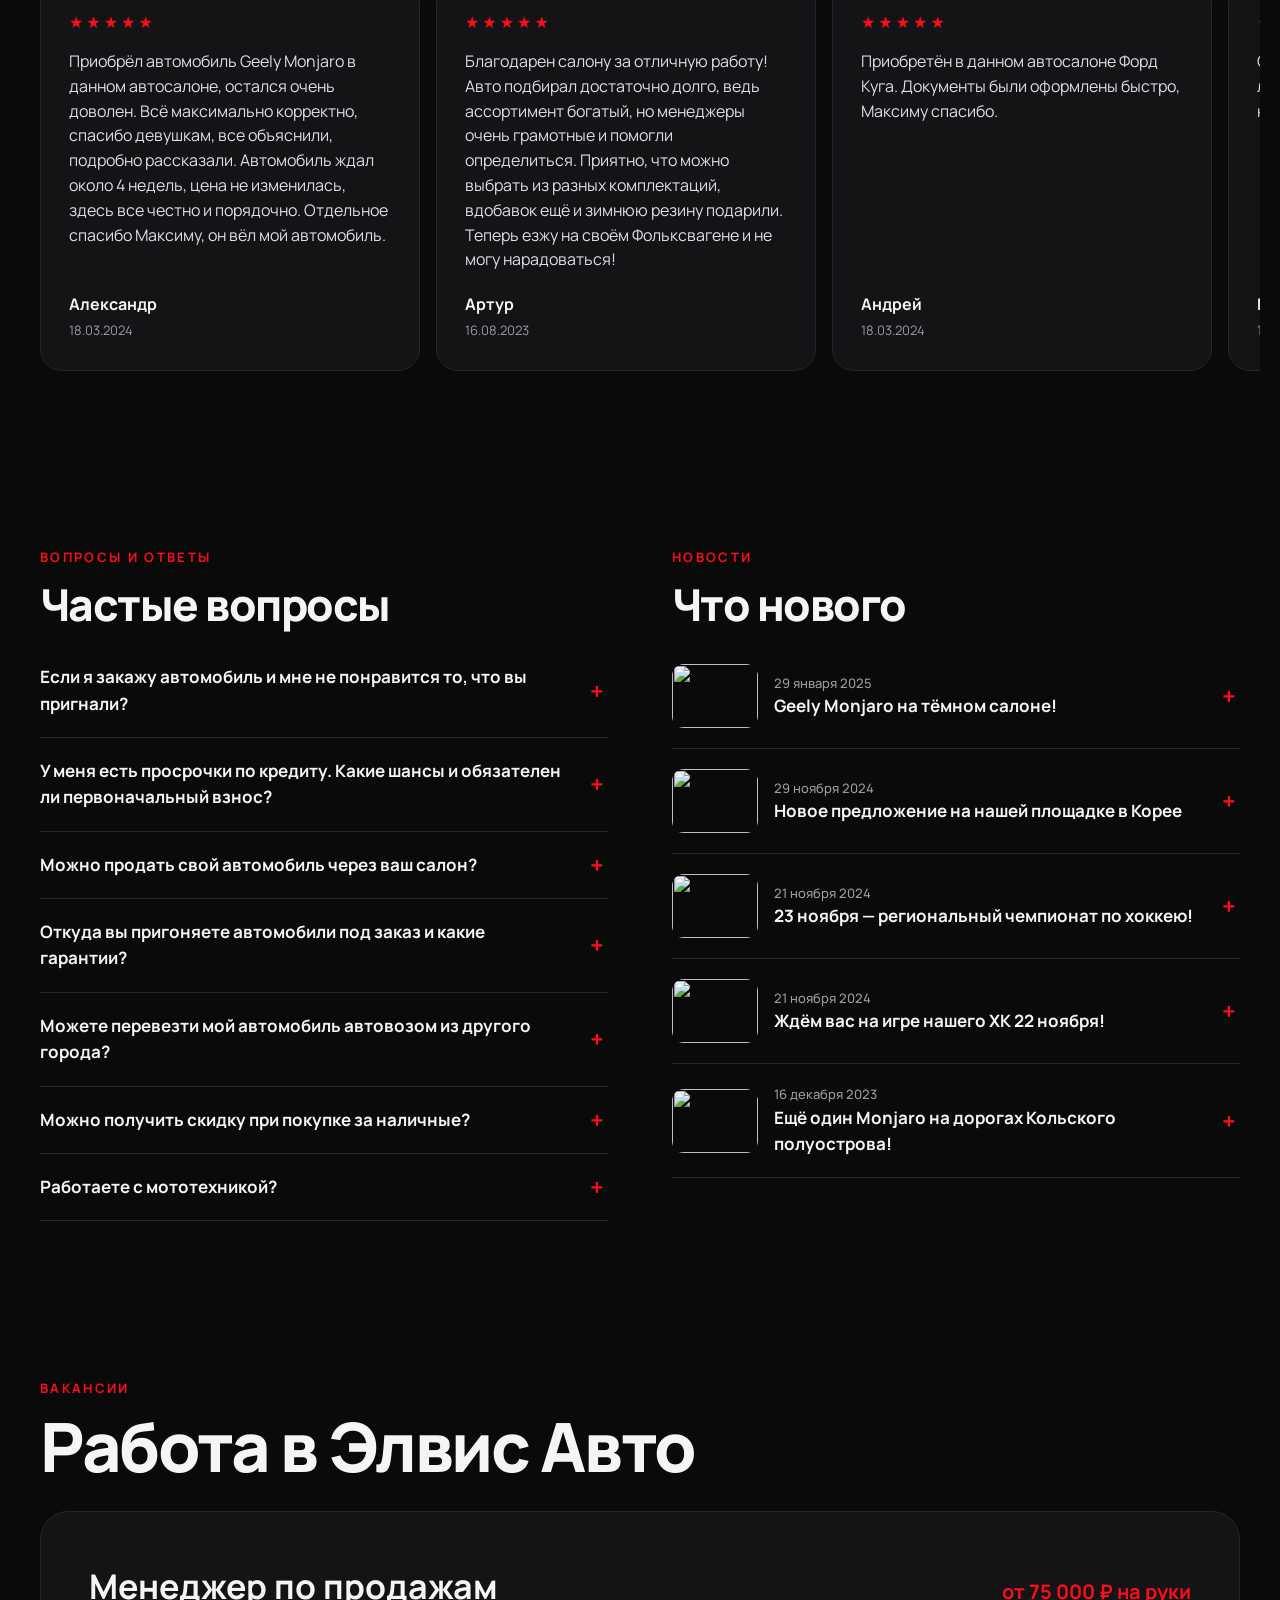
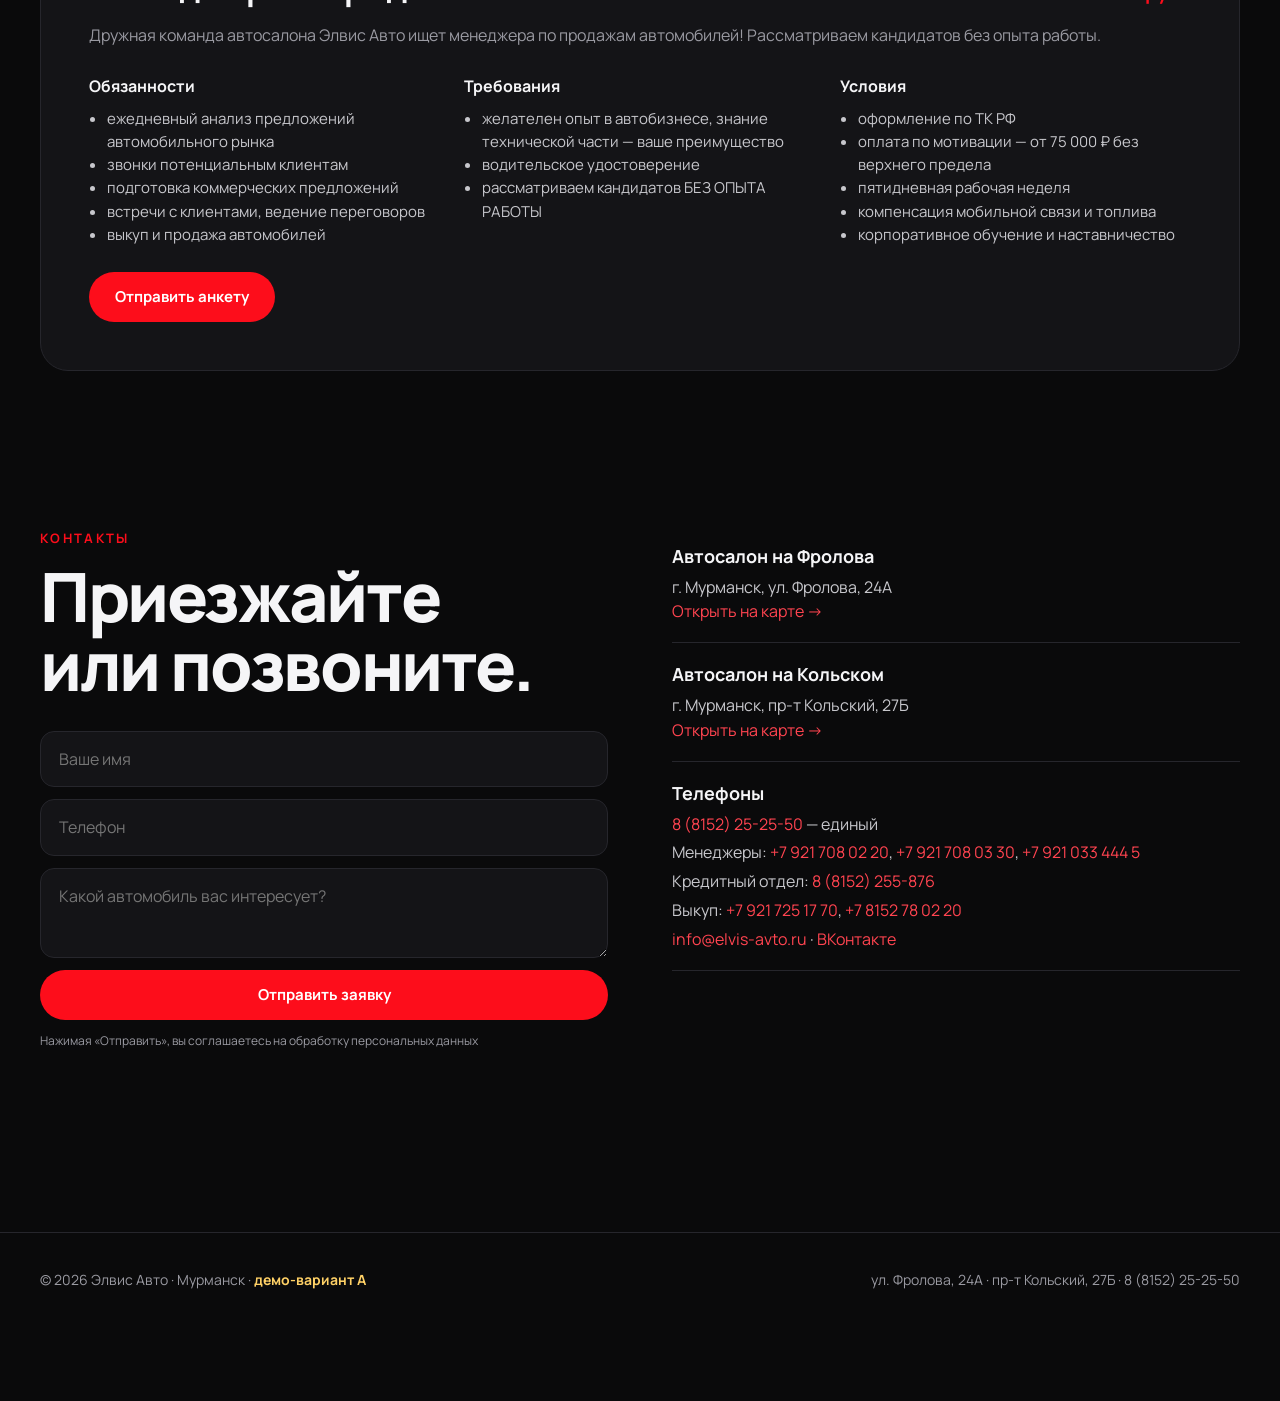
==== commit 2f86f157: "Красная подсветка переезжает на нажатую кнопку (заставка и нижняя панель) Co-Authored-By: Claude Opu" ====
--- a/a/index.html
+++ b/a/index.html
@@ -291,7 +291,12 @@
 /* мобильная нижняя панель */
 .dock{position:fixed;left:12px;right:12px;bottom:calc(12px + env(safe-area-inset-bottom));z-index:30;display:none;grid-template-columns:1fr 1fr 1.2fr;gap:6px;background:rgba(20,20,23,.88);backdrop-filter:blur(14px);-webkit-backdrop-filter:blur(14px);border:1px solid var(--line);border-radius:20px;padding:6px}
 .dock a{display:grid;place-items:center;min-height:48px;border-radius:14px;font-weight:700;font-size:14px}
-.dock a:last-child{background:var(--red)}
+/* Переезжающая подсветка: красным горит последняя нажатая кнопка группы */
+.pick{isolation:isolate}.hero__btns.pick{position:relative}
+.pick__pill{position:absolute;left:0;top:0;z-index:-1;background:var(--red);border-radius:999px;pointer-events:none;box-shadow:0 10px 30px rgba(253,13,27,.35);transition:transform .5s cubic-bezier(.3,1.25,.5,1),width .5s cubic-bezier(.3,1.25,.5,1),height .5s}
+.dock .pick__pill{border-radius:14px;box-shadow:none}
+.pick>a{background:transparent;transition:transform .2s,border-color .3s,color .3s}
+.pick>a.on,.hero .pick>a.on{background:transparent;backdrop-filter:none;-webkit-backdrop-filter:none;border-color:transparent}
 @media(max-width:760px){.dock{display:grid}}
 .demo-note{position:fixed;left:12px;top:calc(var(--nav) + 10px);z-index:20;background:#ffd166;color:#000;font-size:11px;font-weight:700;padding:5px 10px;border-radius:8px;opacity:.9}
 
@@ -322,7 +327,7 @@
     <span class="eyebrow">Мурманск · 19 лет · 2 автосалона</span>
     <h1><span class="ln"><span>Автомобили</span></span><span class="ln"><span>с прозрачной</span></span><span class="ln"><span>историей.</span></span></h1>
     <p>Новые и с пробегом, под заказ из любой страны мира. Выкуп, кредит и страхование — в одном месте.</p>
-    <div class="hero__btns"><a class="btn" href="#catalog">Смотреть <span data-cars-count>48</span> авто</a><a class="btn btn--ghost" href="#order">Авто на заказ</a></div>
+    <div class="hero__btns pick"><a class="btn btn--ghost on" href="#catalog">Смотреть <span data-cars-count>48</span> авто</a><a class="btn btn--ghost" href="#order">Авто на заказ</a></div>
   </div>
   <div class="hero__scroll">ЛИСТАЙТЕ</div>
 </section>
@@ -419,7 +424,7 @@
 
 <footer><div class="wrap"><span>© <span data-year></span> Элвис Авто · Мурманск · <b style="color:#ffd166">демо-вариант A</b></span><span>ул. Фролова, 24А · пр-т Кольский, 27Б · 8 (8152) 25-25-50</span></div></footer>
 
-<nav class="dock"><a href="tel:+78152252550">Позвонить</a><a href="#catalog">Каталог</a><a href="#contact">Заявка</a></nav>
+<nav class="dock pick"><a href="tel:+78152252550">Позвонить</a><a href="#catalog">Каталог</a><a class="on" href="#contact">Заявка</a></nav>
 
 
 <script src="../shared/data.js"></script>
@@ -464,6 +469,22 @@
 U.$$('#menu a').forEach(a => a.addEventListener('click', () => nav.classList.remove('open')));
 const onScroll = () => nav.classList.toggle('solid', scrollY > 40);
 addEventListener('scroll', onScroll, { passive: true }); onScroll();
+
+// Переезжающая красная подсветка в группах кнопок
+U.$$('.pick').forEach(g => {
+  const pill = document.createElement('i'); pill.className = 'pick__pill'; g.prepend(pill);
+  const links = U.$$(':scope > a', g); let cur = U.$(':scope > a.on', g) || links[0];
+  const place = anim => {
+    if (!anim) pill.style.transition = 'none';
+    pill.style.width = cur.offsetWidth + 'px'; pill.style.height = cur.offsetHeight + 'px';
+    pill.style.transform = `translate(${cur.offsetLeft}px,${cur.offsetTop}px)`;
+    links.forEach(a => a.classList.toggle('on', a === cur));
+    if (!anim) { void pill.offsetWidth; pill.style.transition = ''; }
+  };
+  links.forEach(a => a.addEventListener('click', () => { cur = a; place(true); }));
+  place(false); addEventListener('resize', () => place(false));
+  if (document.fonts) document.fonts.ready.then(() => place(false));
+});
 
 // Слова «загораются» по мере прокрутки — без библиотек, работает везде
 (function () {
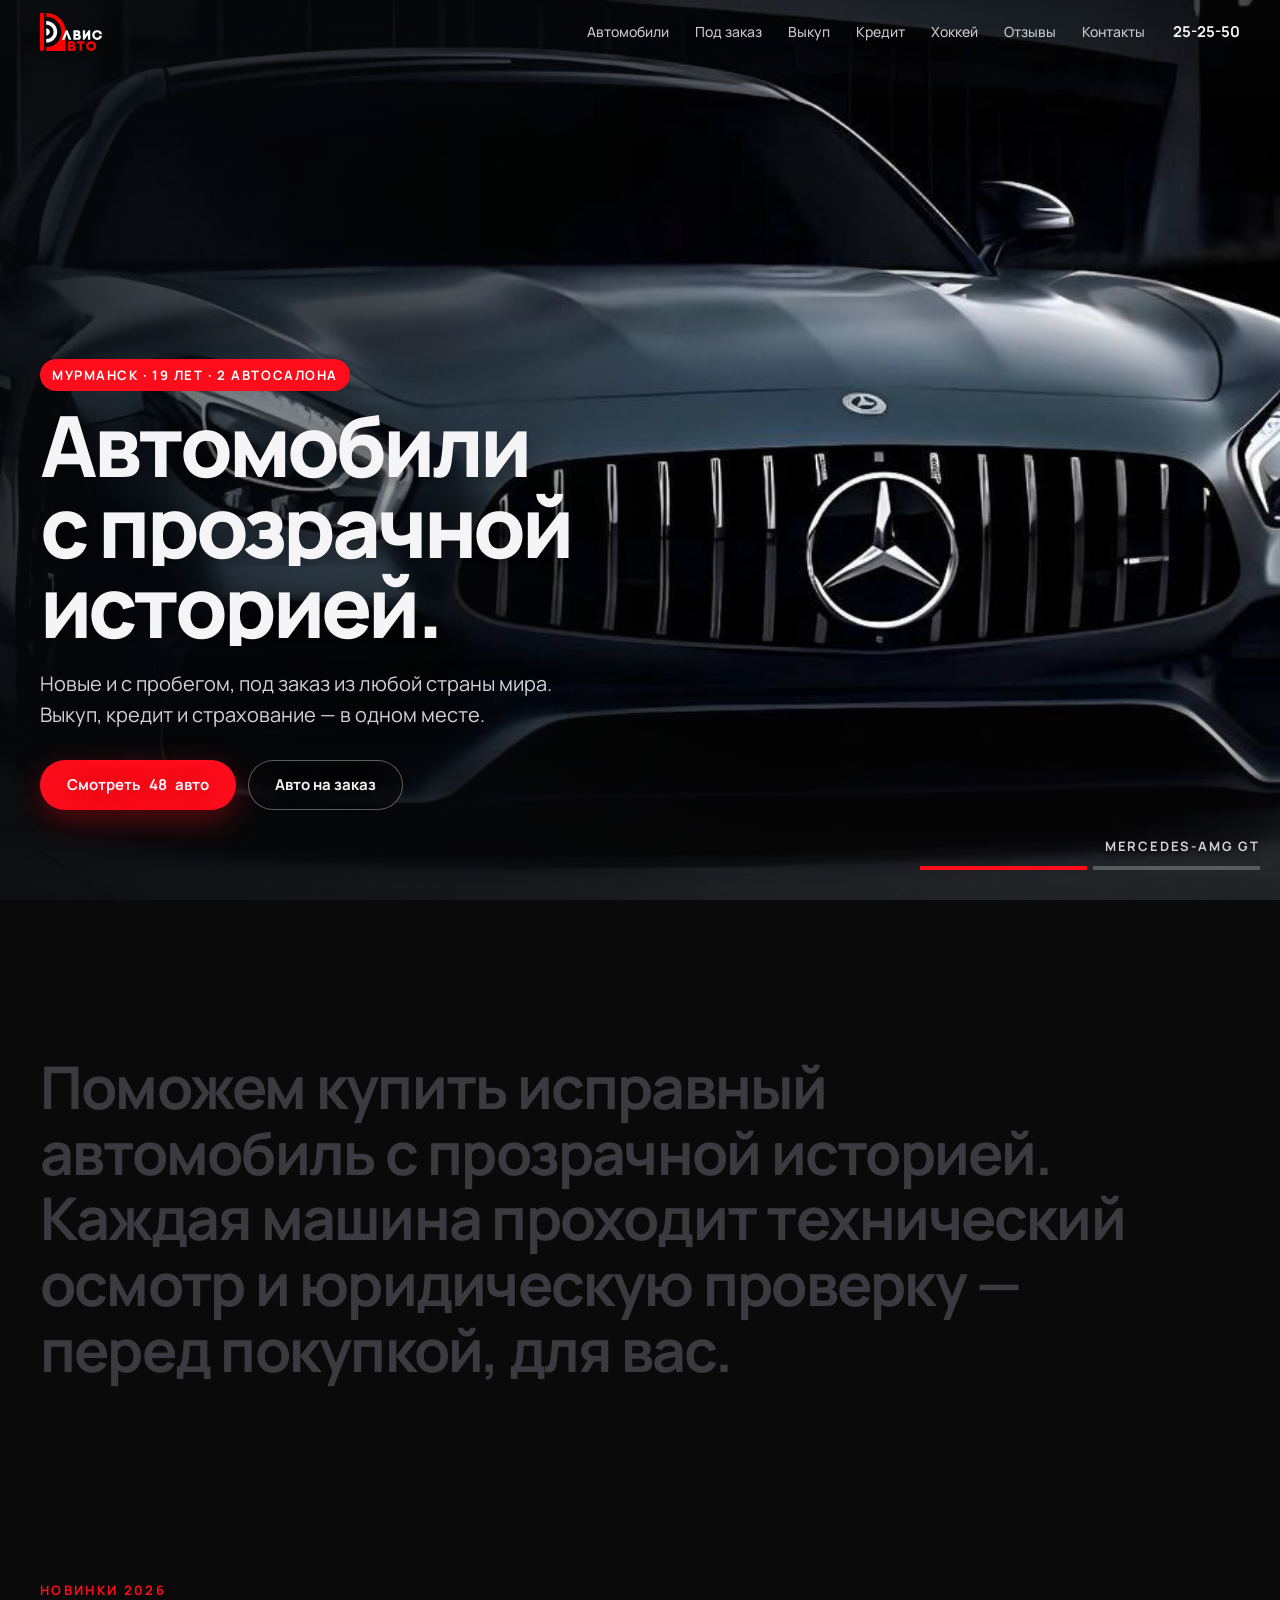
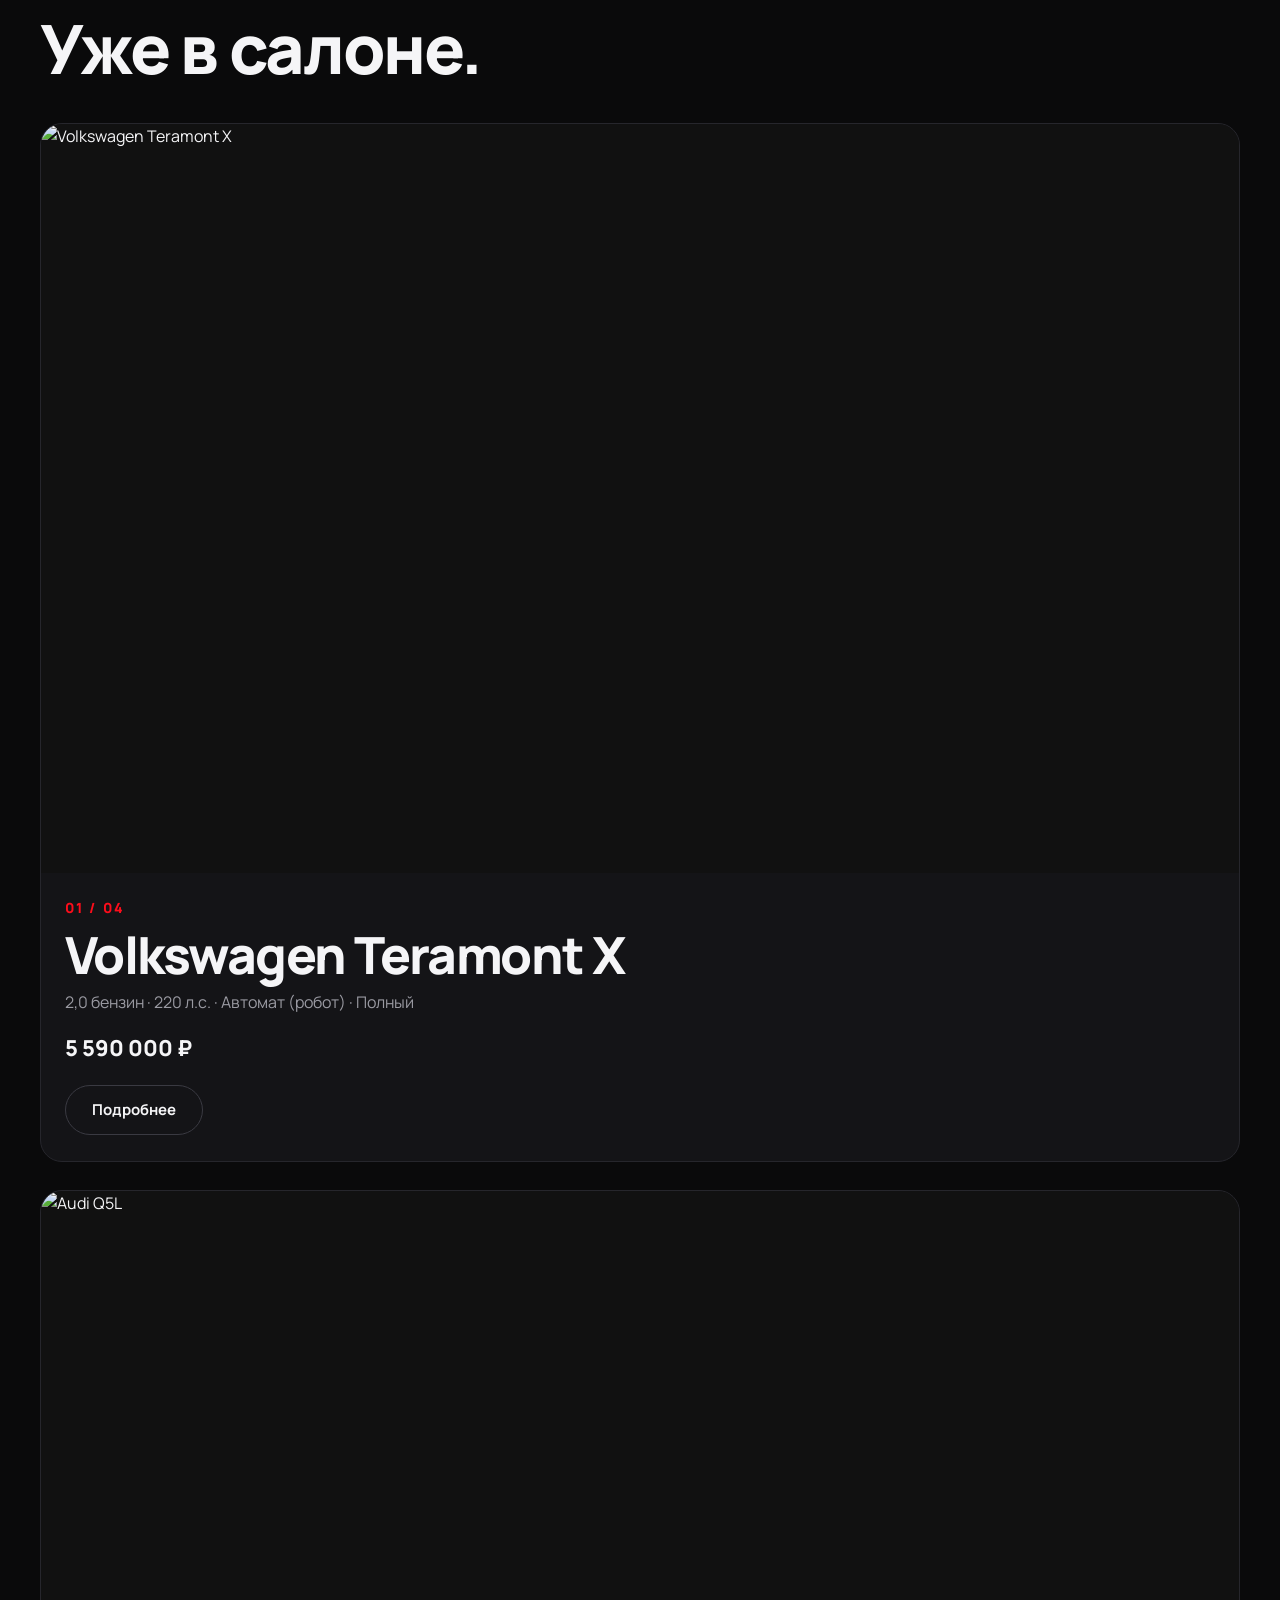
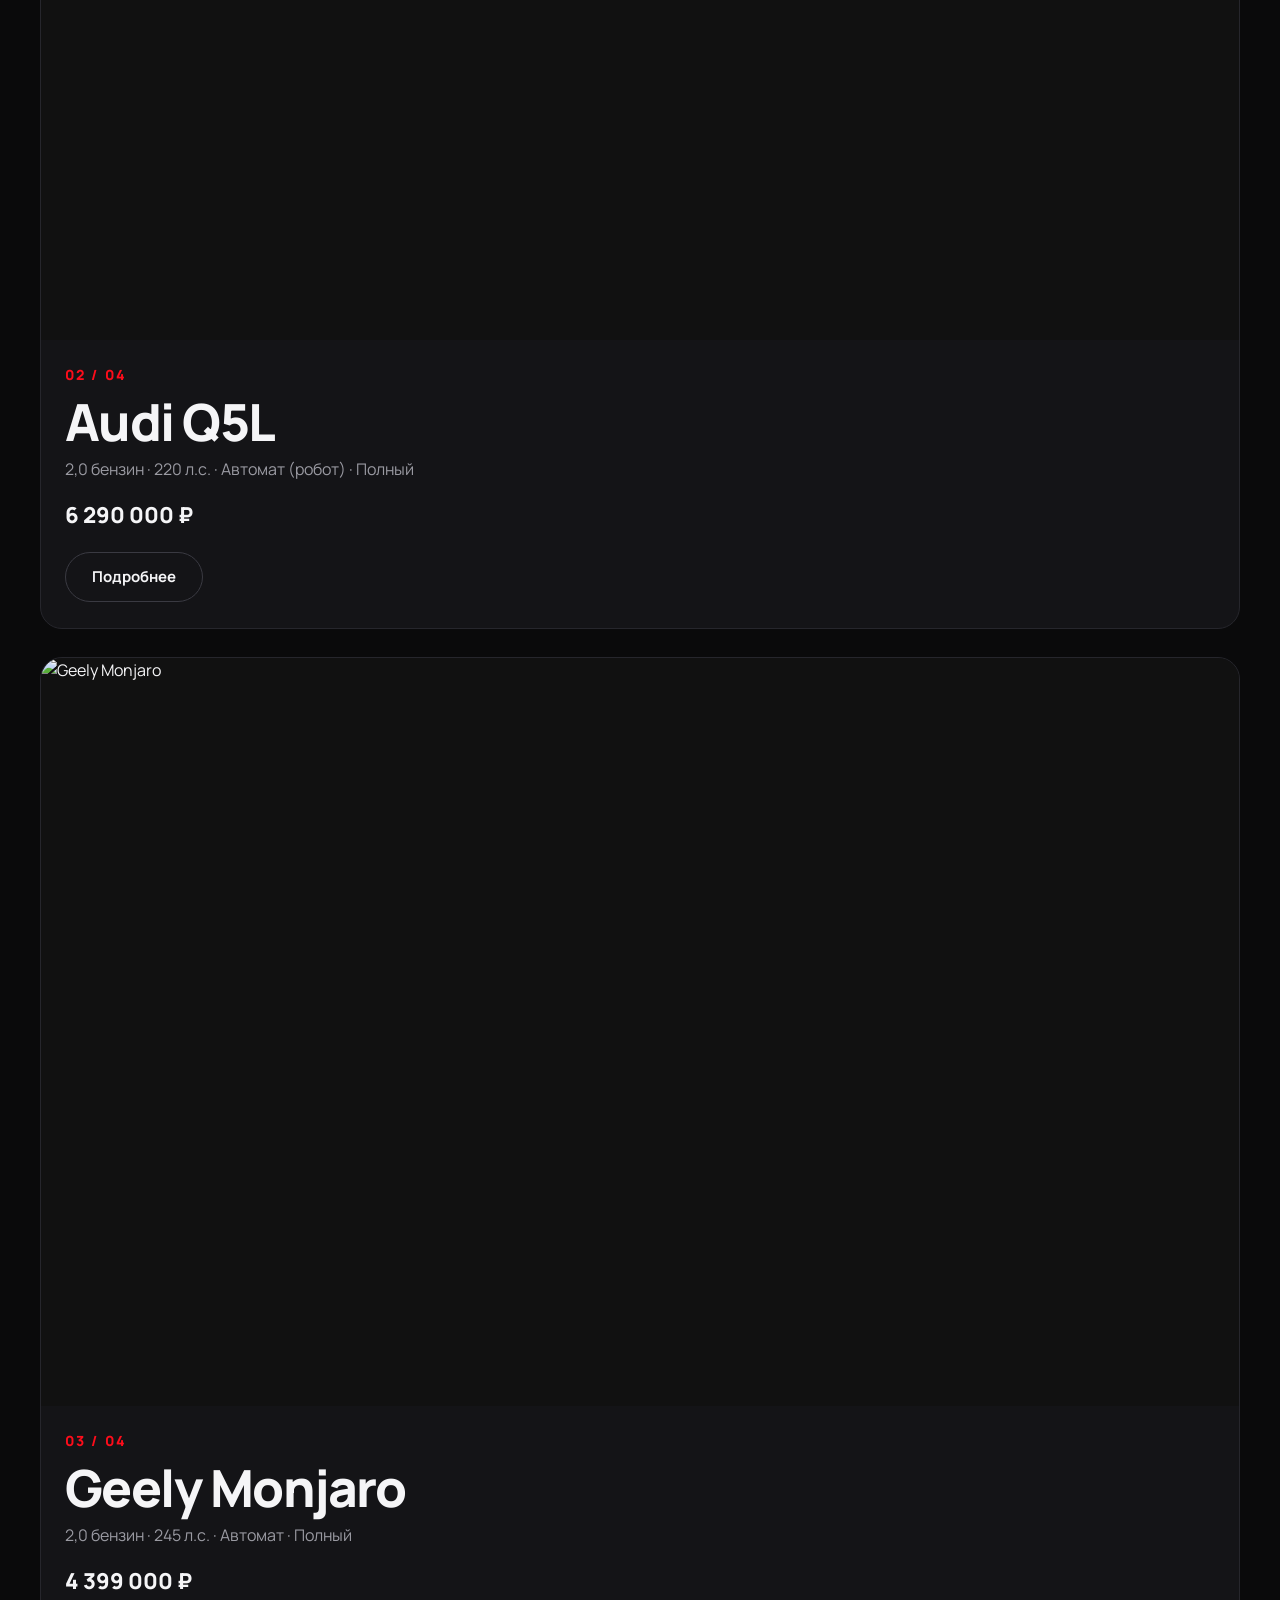
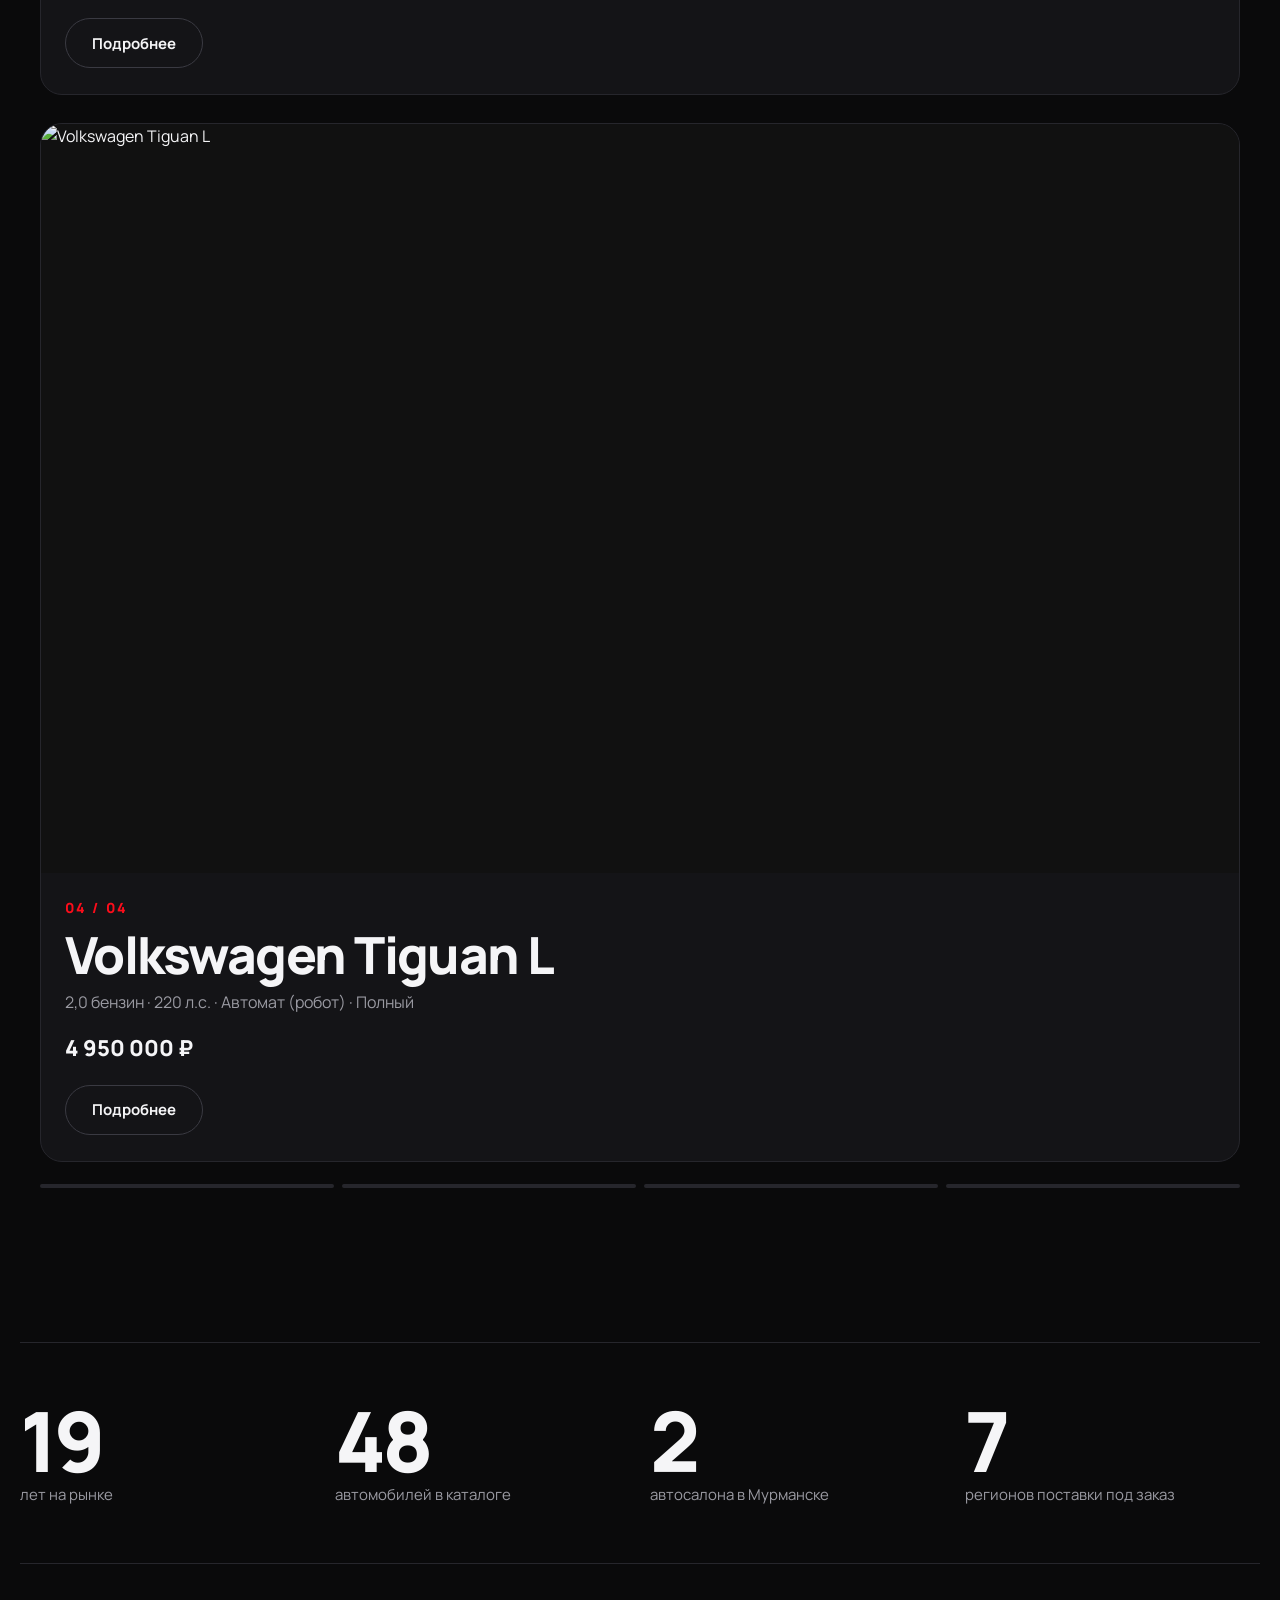
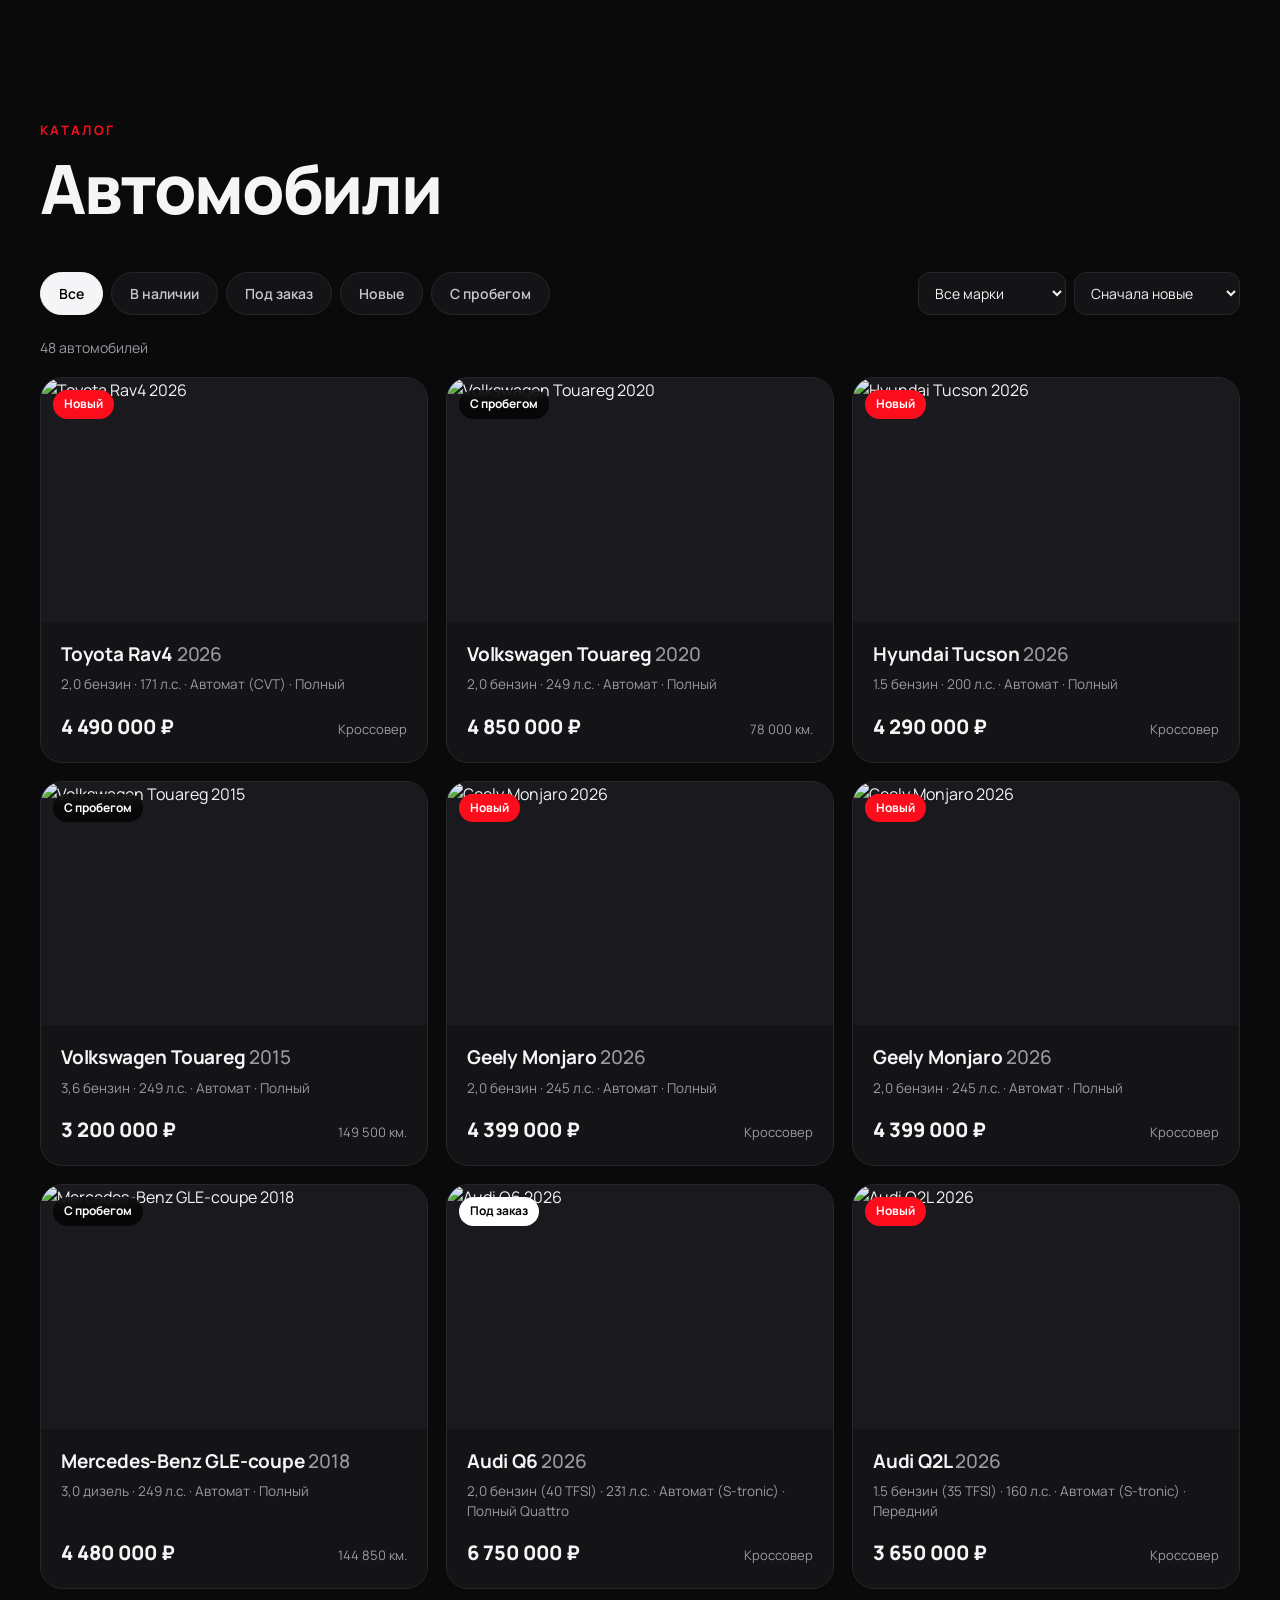
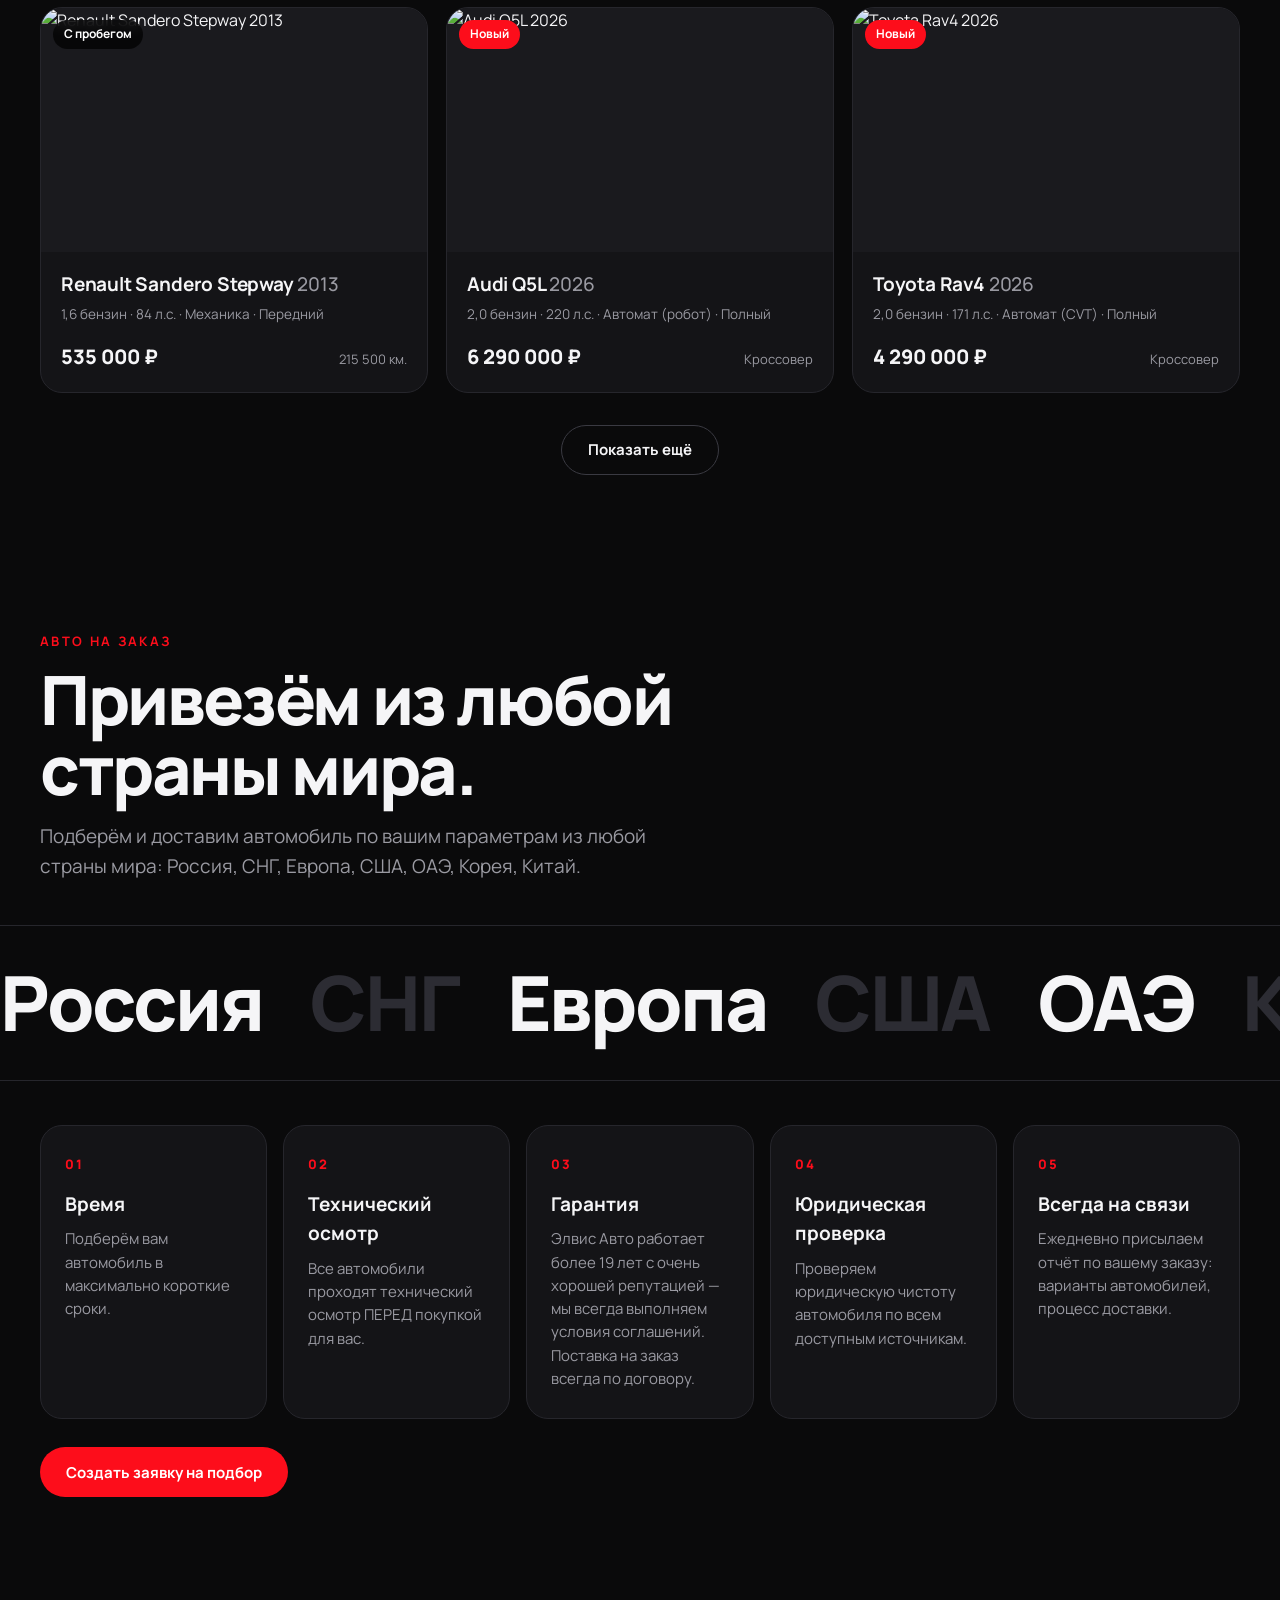
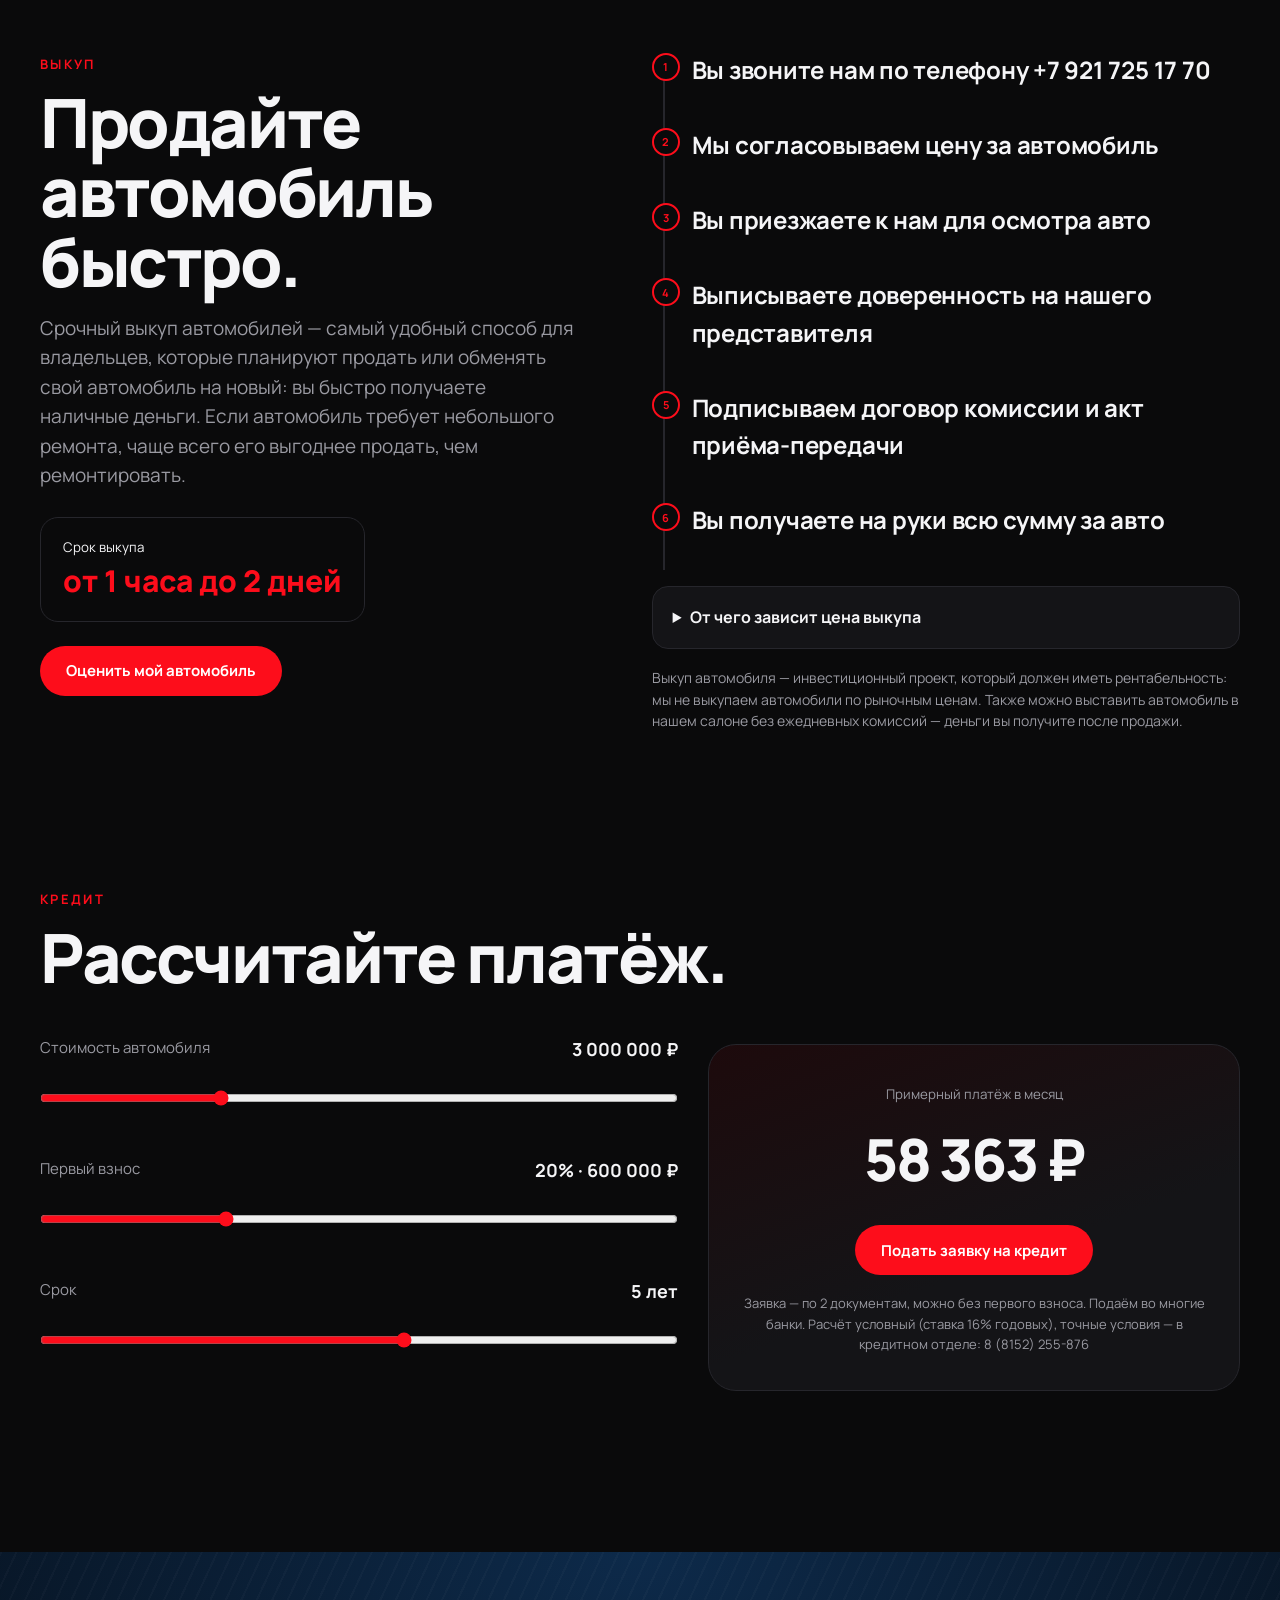
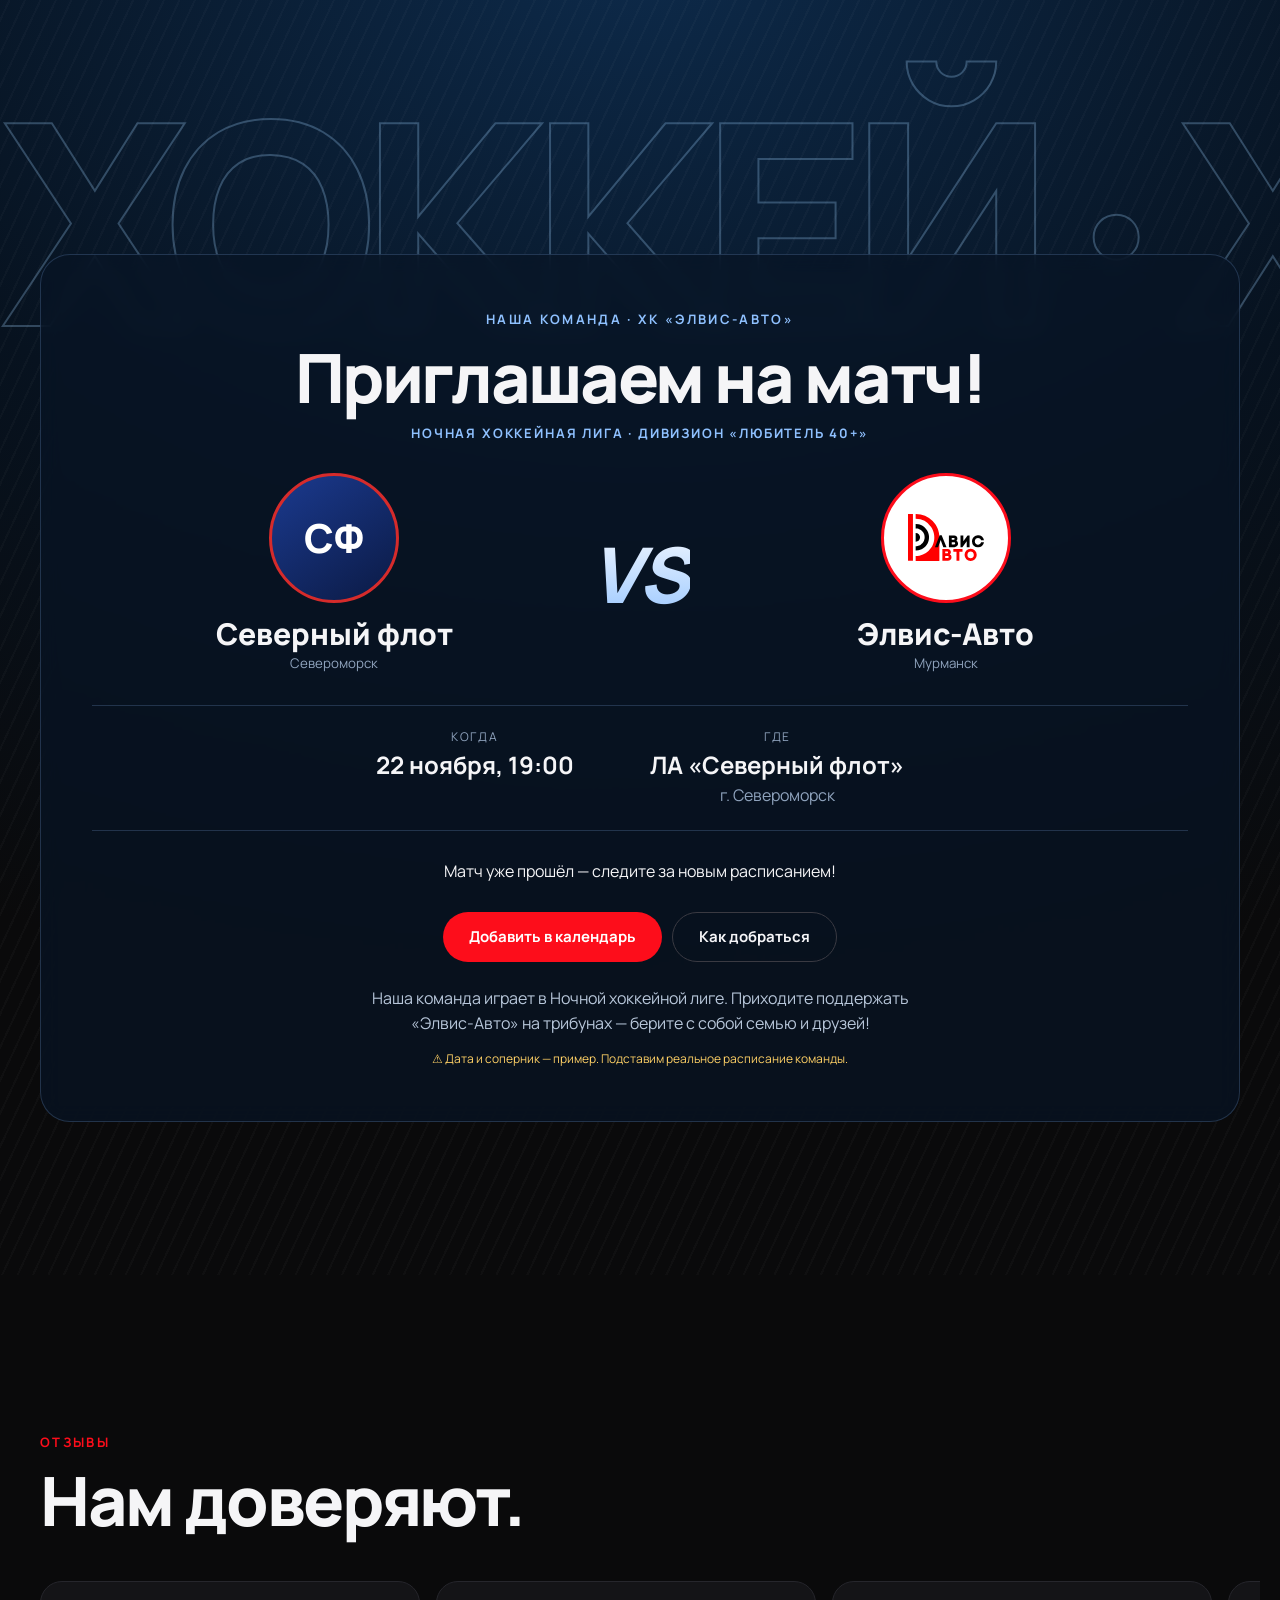
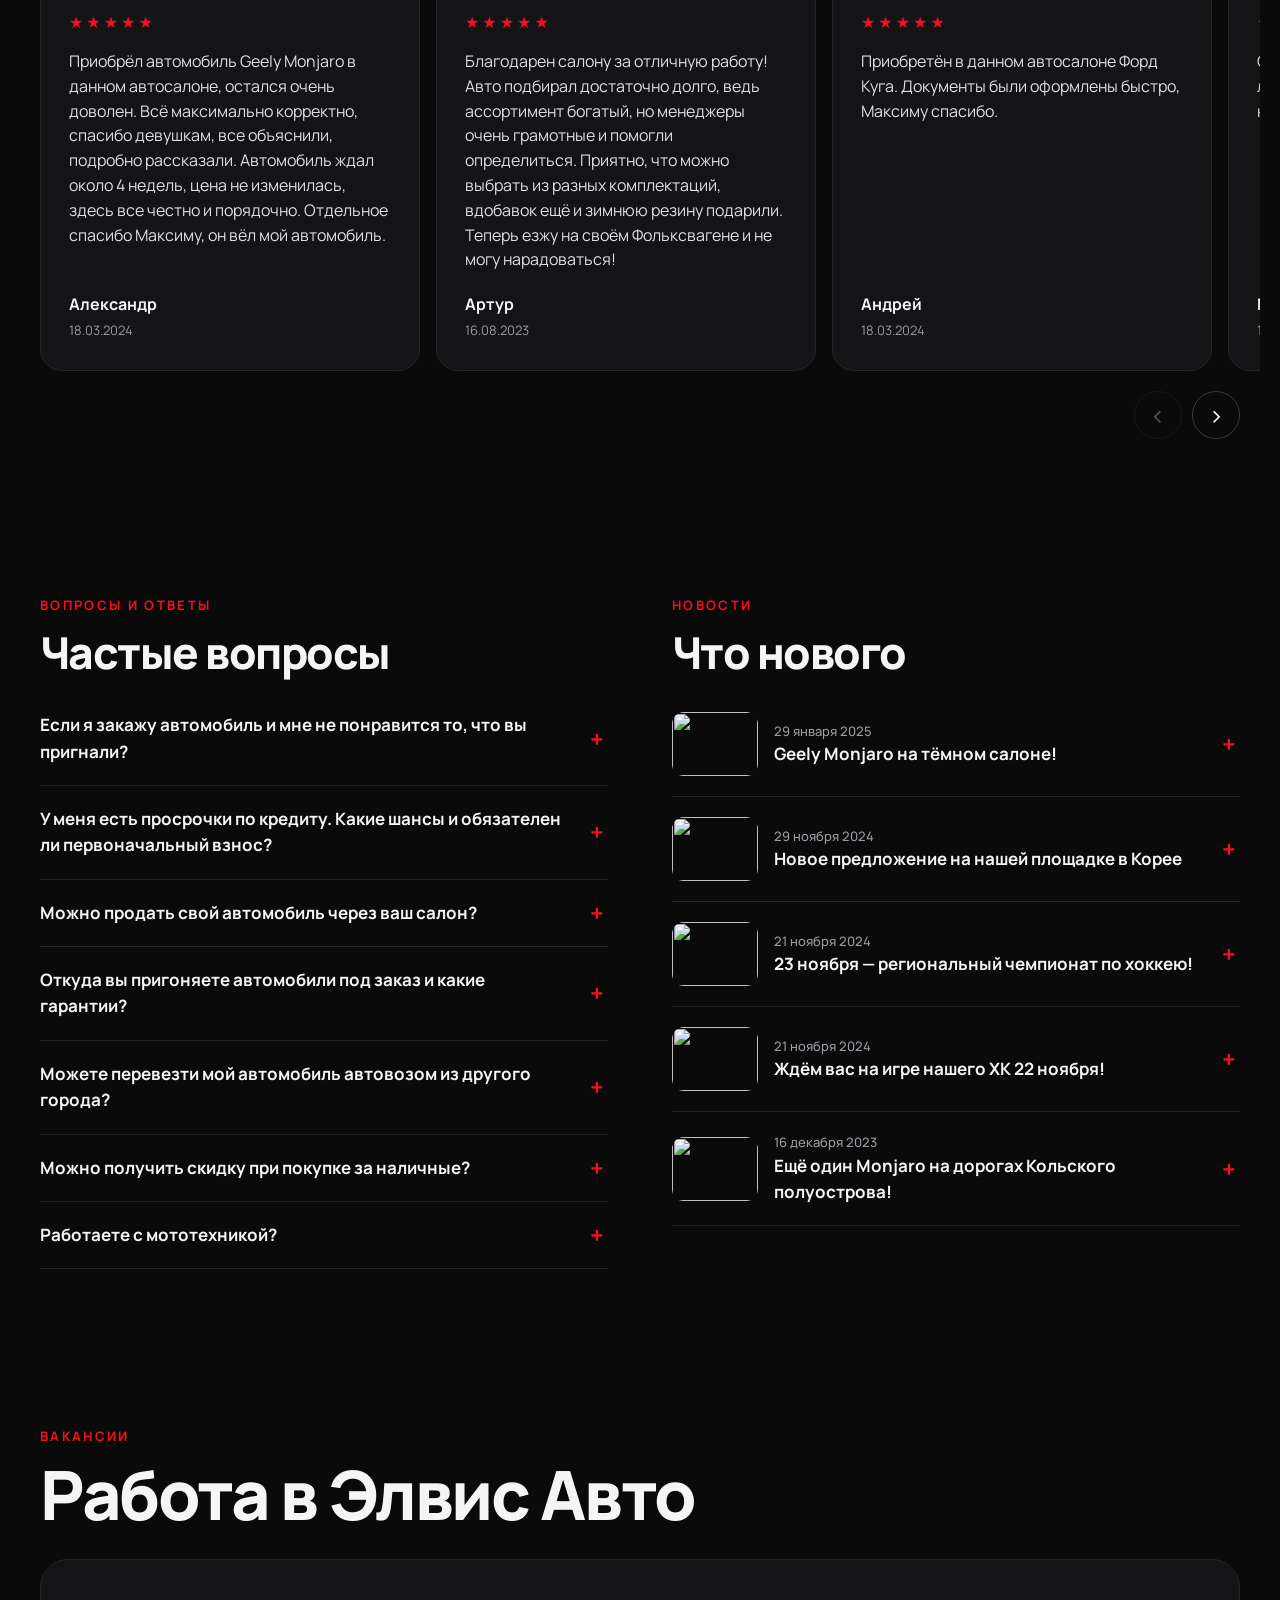
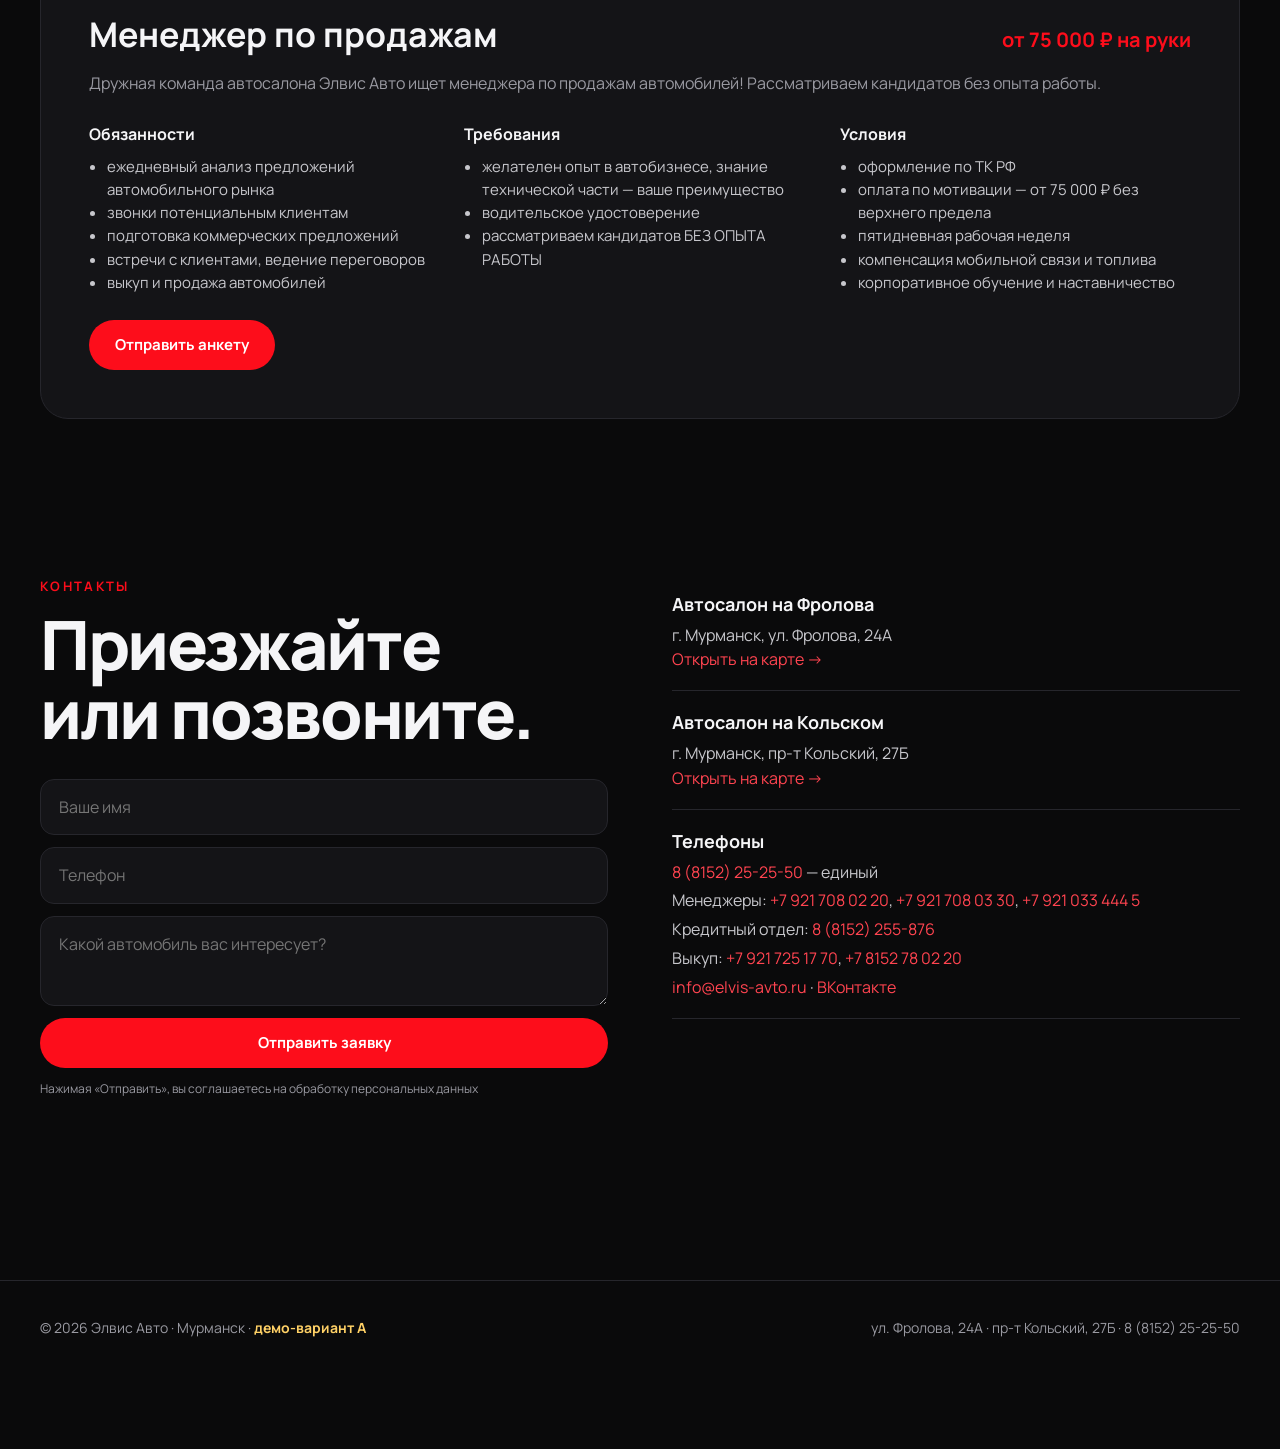
==== commit 18d74b84: "Отзывы на компьютере: стрелки и перетаскивание мышью Co-Authored-By: Claude Opus 5.5 <noreply@anthro" ====
--- a/a/index.html
+++ b/a/index.html
@@ -246,6 +246,12 @@
 /* REVIEWS */
 .revs{display:flex;gap:16px;overflow-x:auto;scroll-snap-type:x mandatory;padding:6px 20px 20px;margin:40px -20px 0;scrollbar-width:none}
 .revs::-webkit-scrollbar{display:none}
+.revs-nav{display:none;gap:10px;justify-content:flex-end}
+.revs-nav button{width:48px;height:48px;border-radius:50%;border:1.5px solid #3a3a42;background:transparent;color:var(--text);font-size:26px;line-height:1;cursor:pointer;transition:background .2s,border-color .2s,opacity .2s}
+.revs-nav button:hover:not(:disabled){background:var(--red);border-color:var(--red)}
+.revs-nav button:disabled{opacity:.3;cursor:default}
+@media(pointer:fine){.revs-nav{display:flex}.revs{cursor:grab}}
+.revs.drag{scroll-snap-type:none;cursor:grabbing;user-select:none}
 .rev{flex:0 0 min(380px,84vw);scroll-snap-align:center;background:var(--bg2);border:1px solid var(--line);border-radius:var(--r);padding:28px;display:flex;flex-direction:column}
 .rev__stars{color:var(--red);letter-spacing:3px}
 .rev blockquote{margin:14px 0 20px;font-size:16px;color:#dedee3;flex:1}
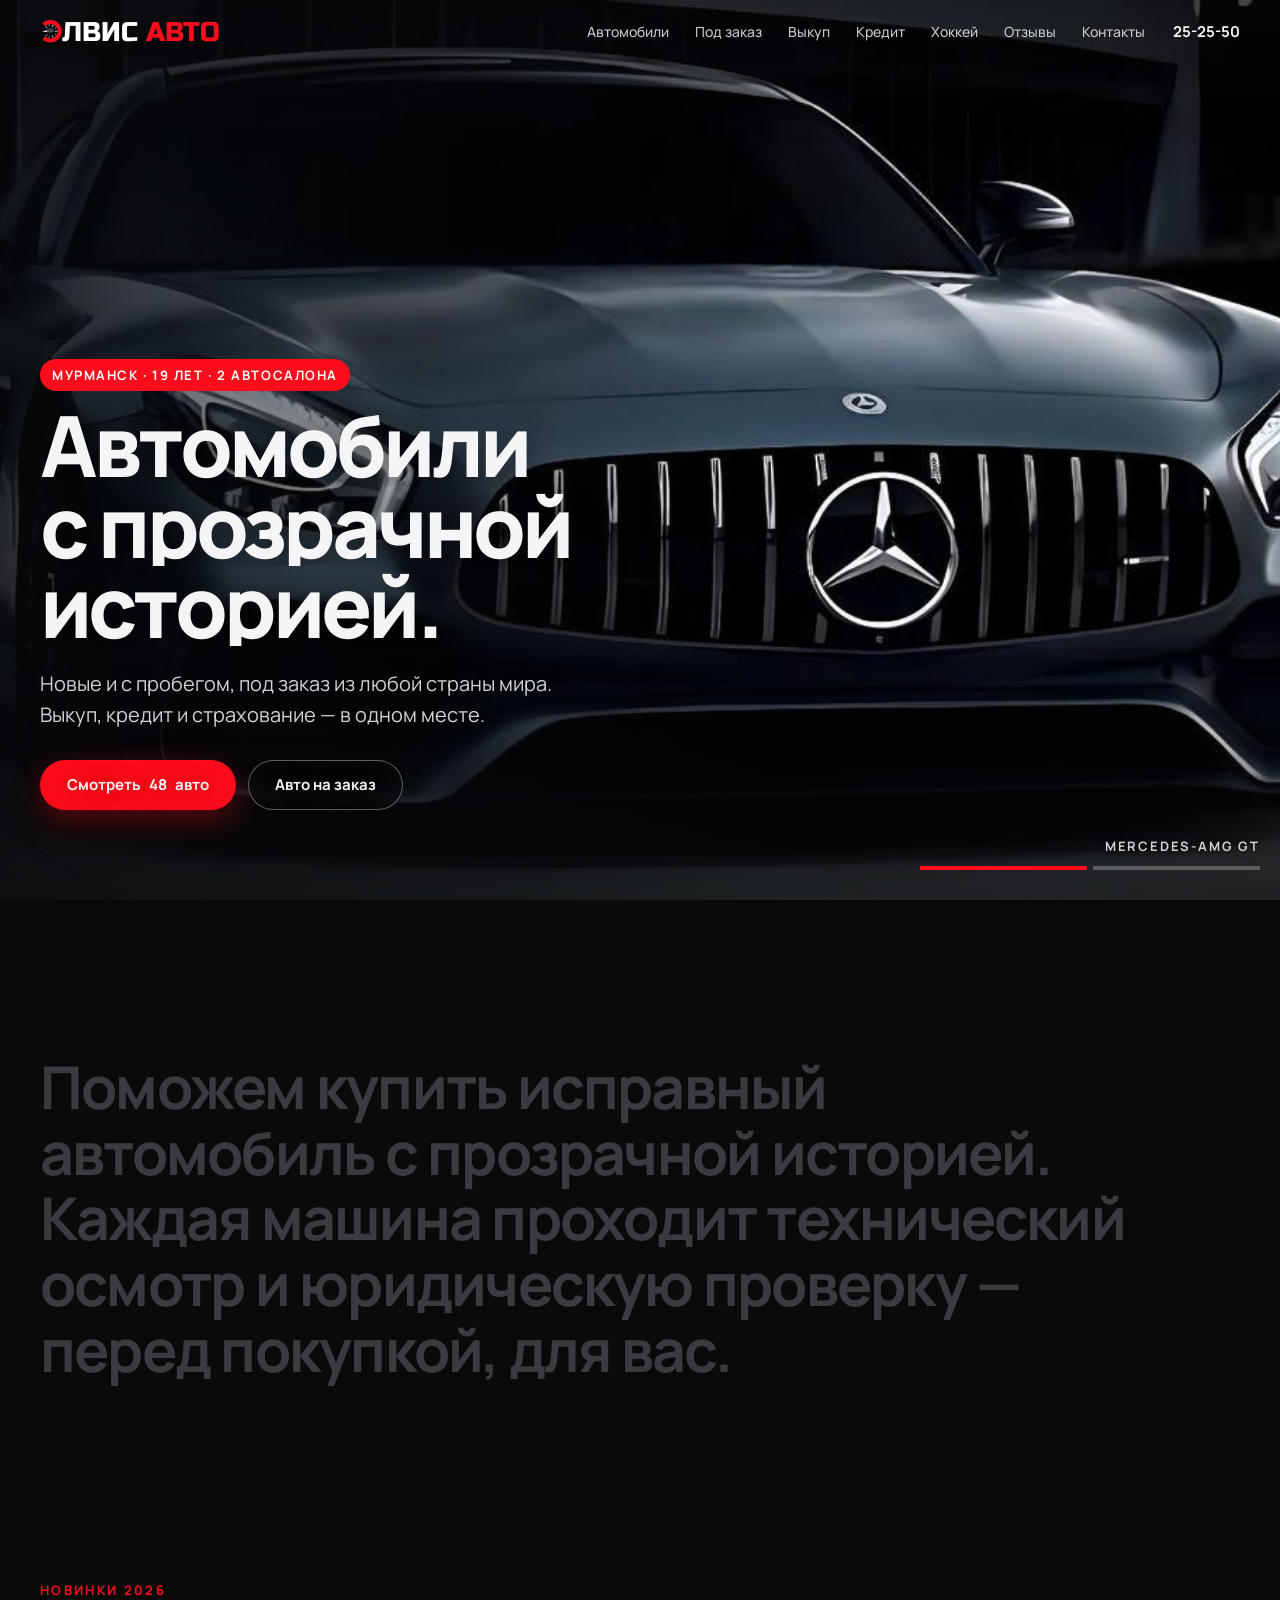
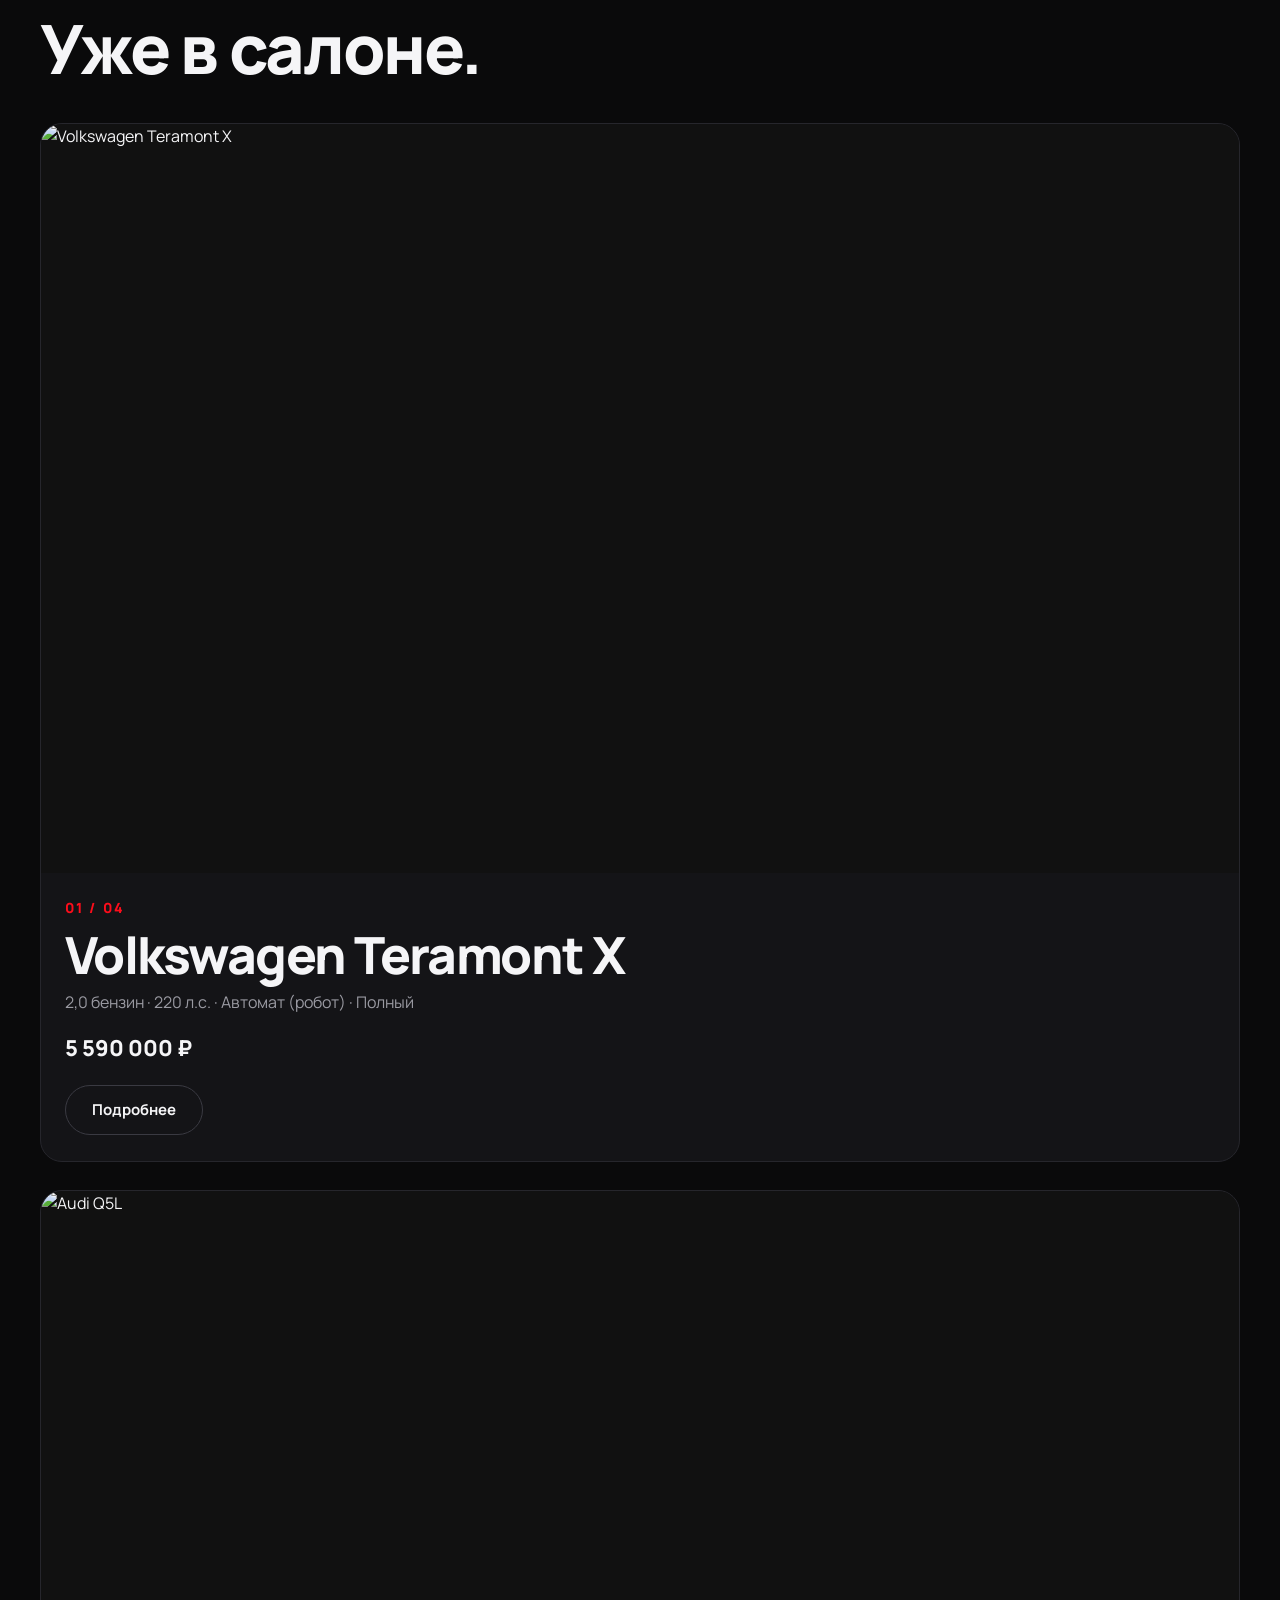
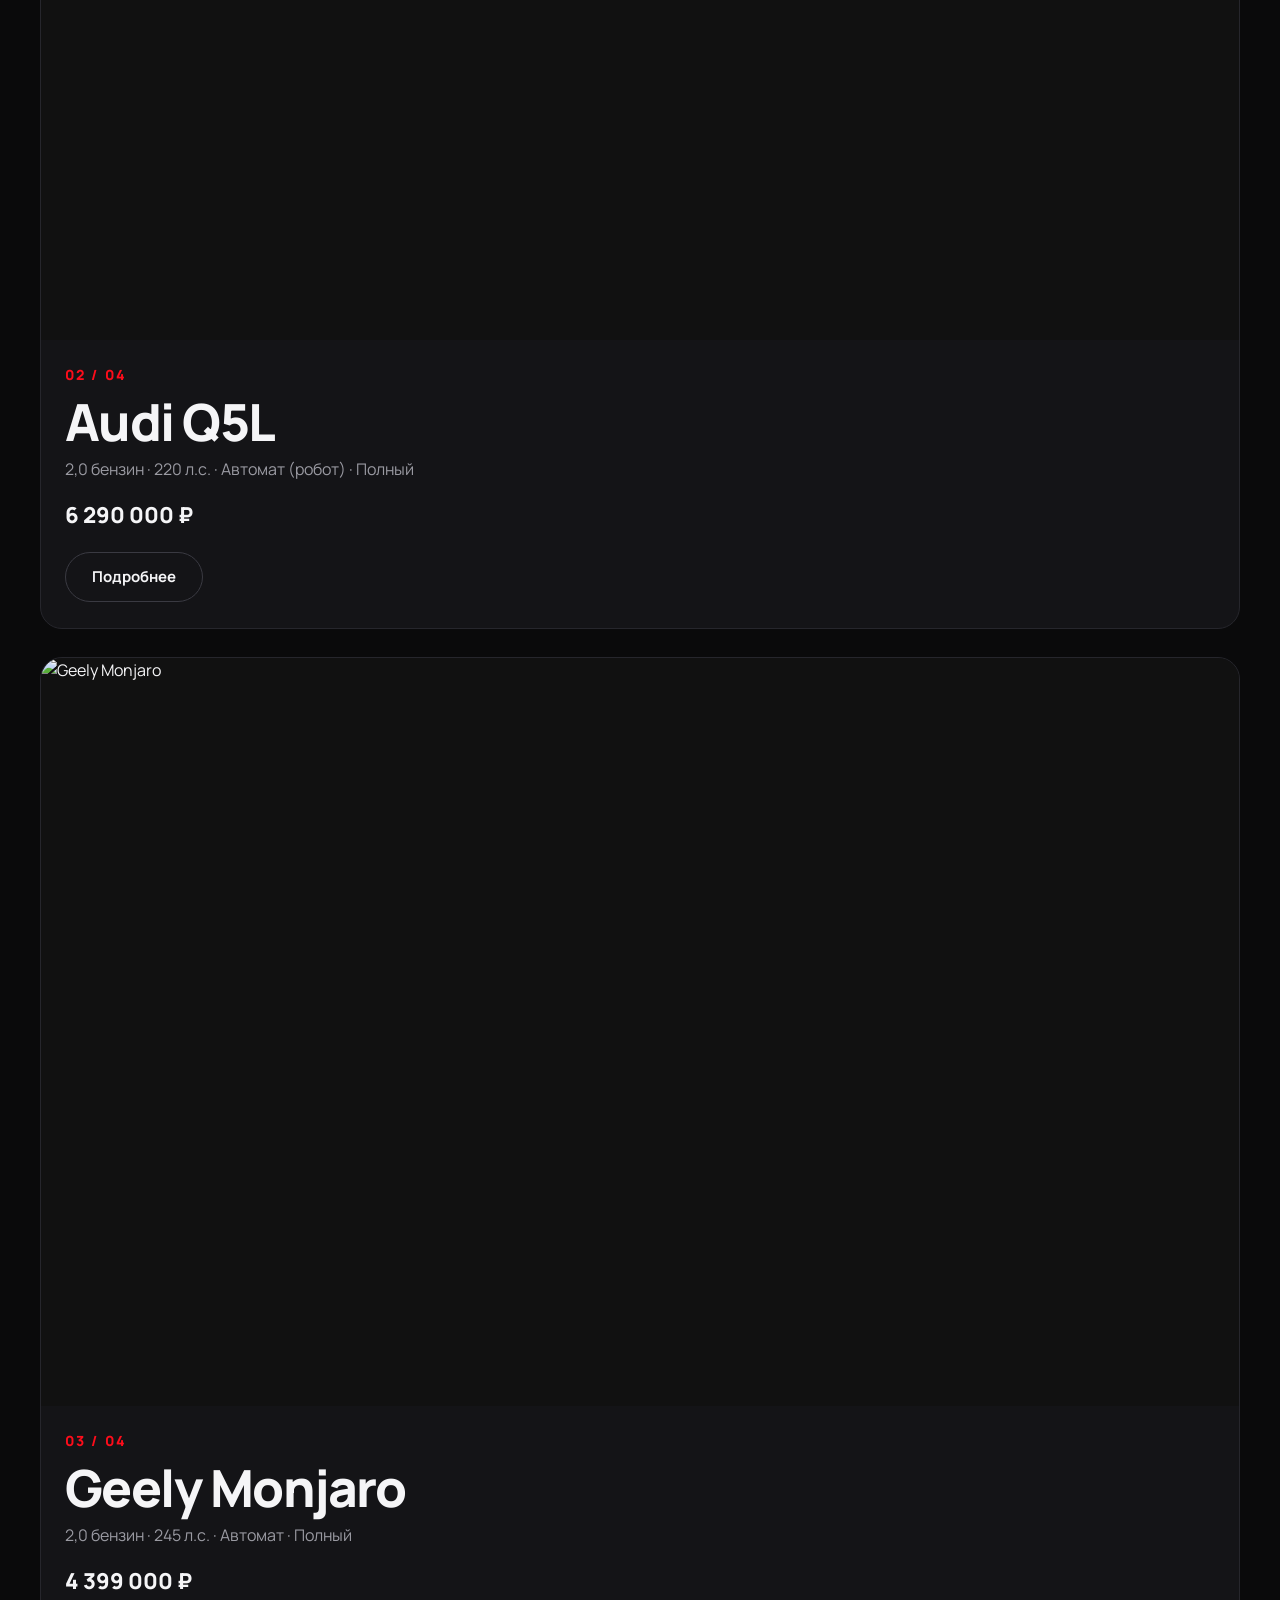
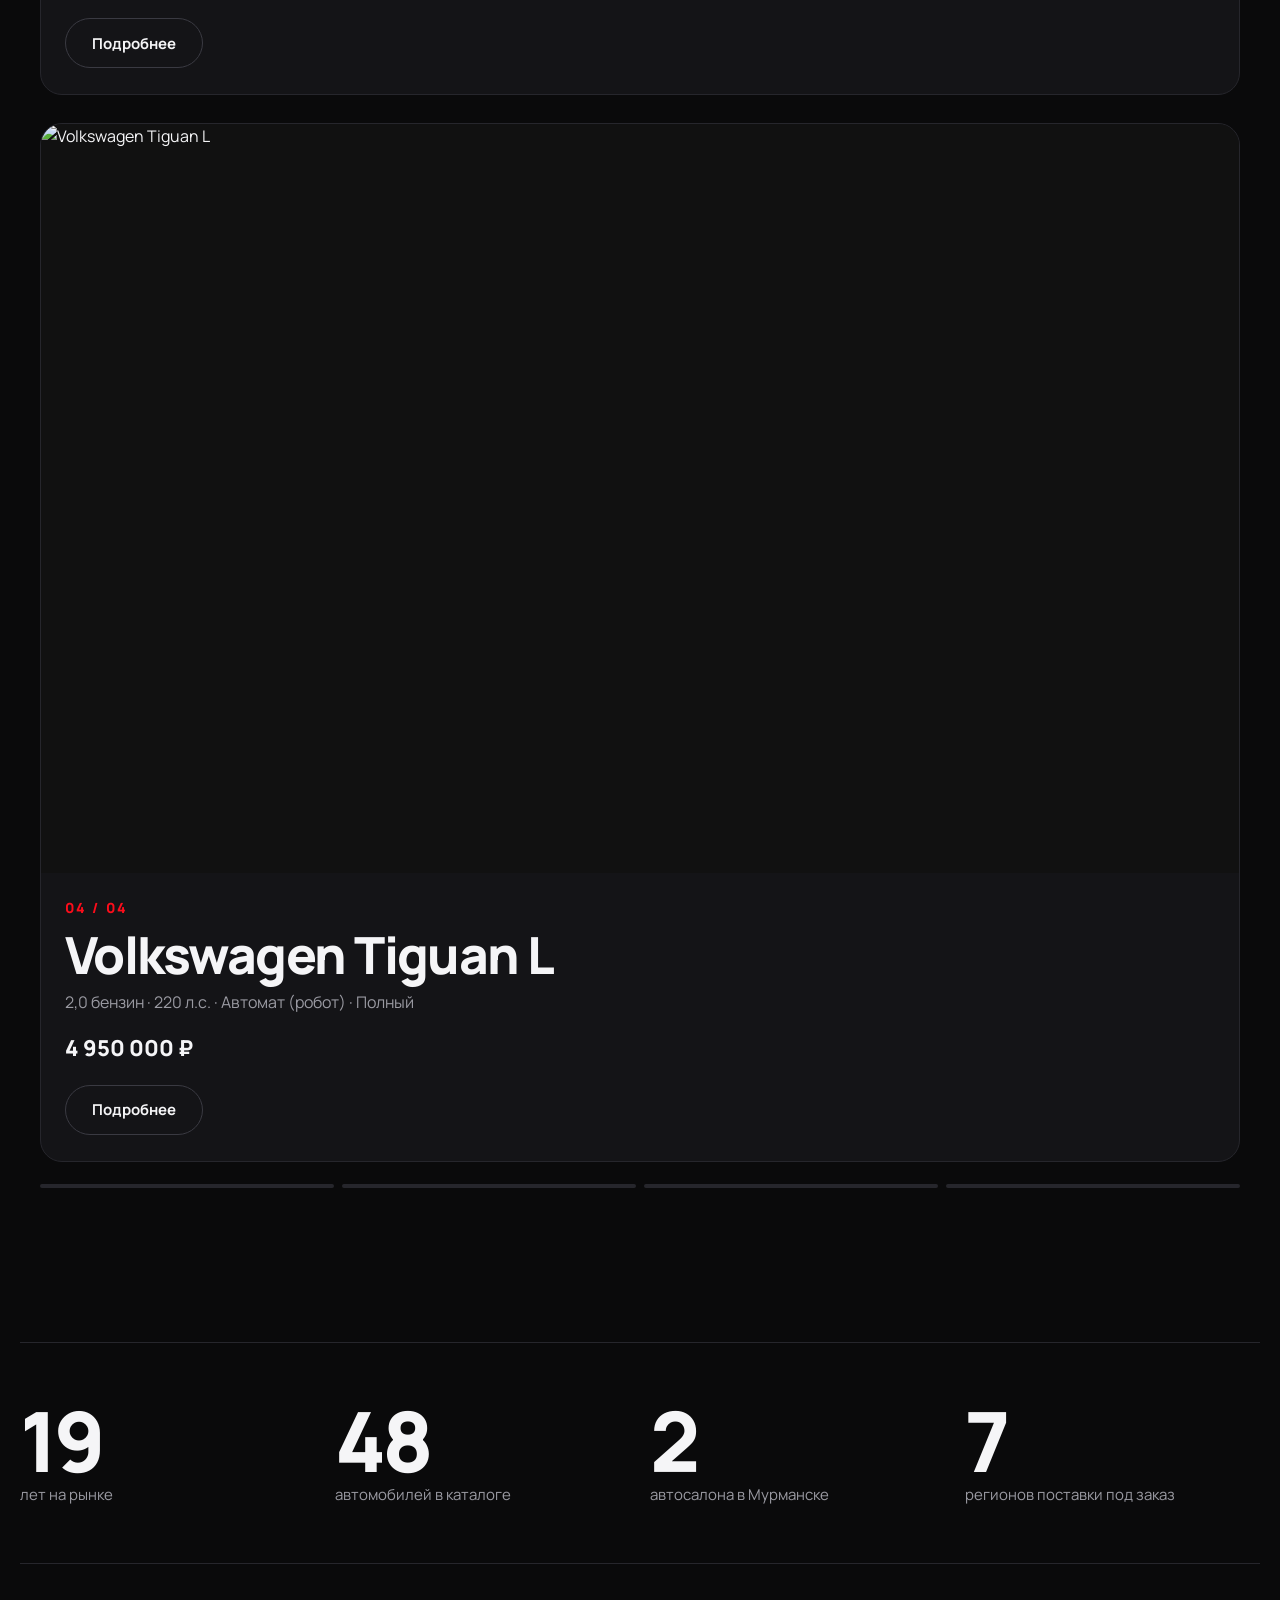
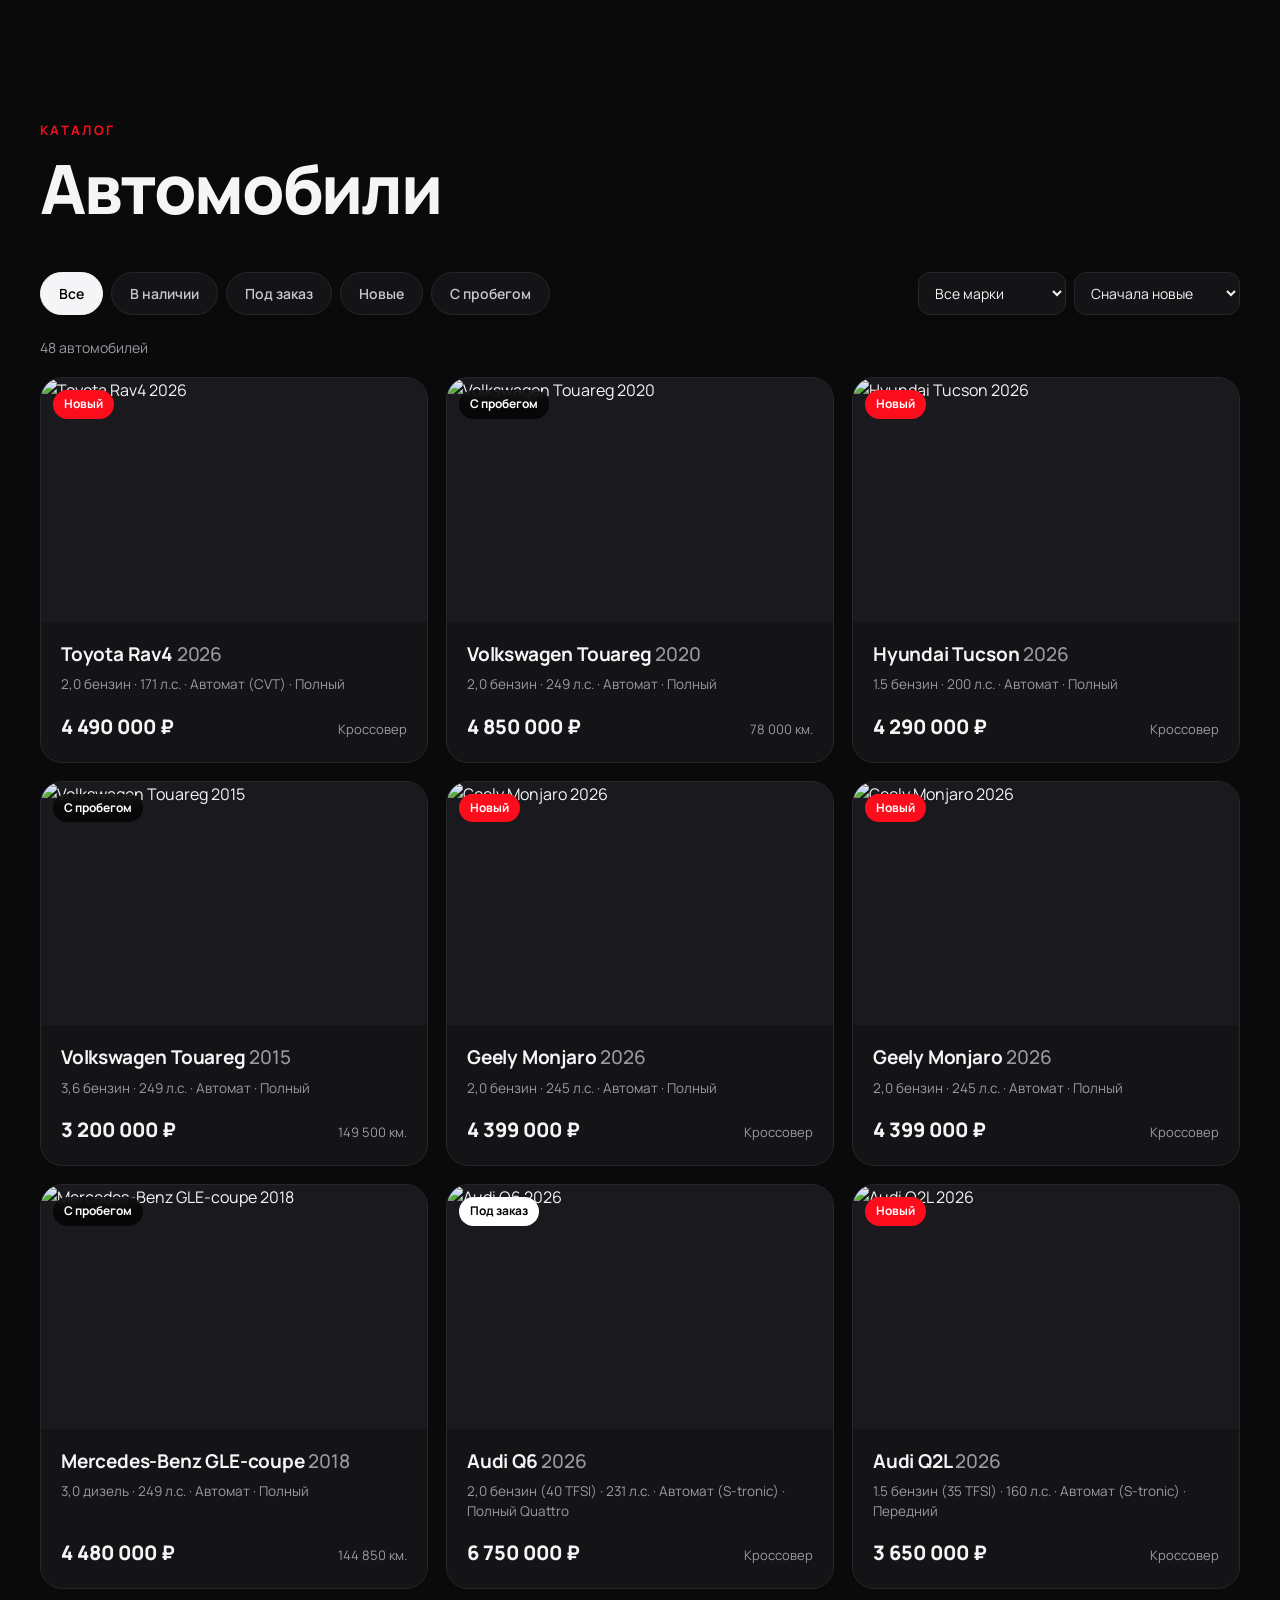
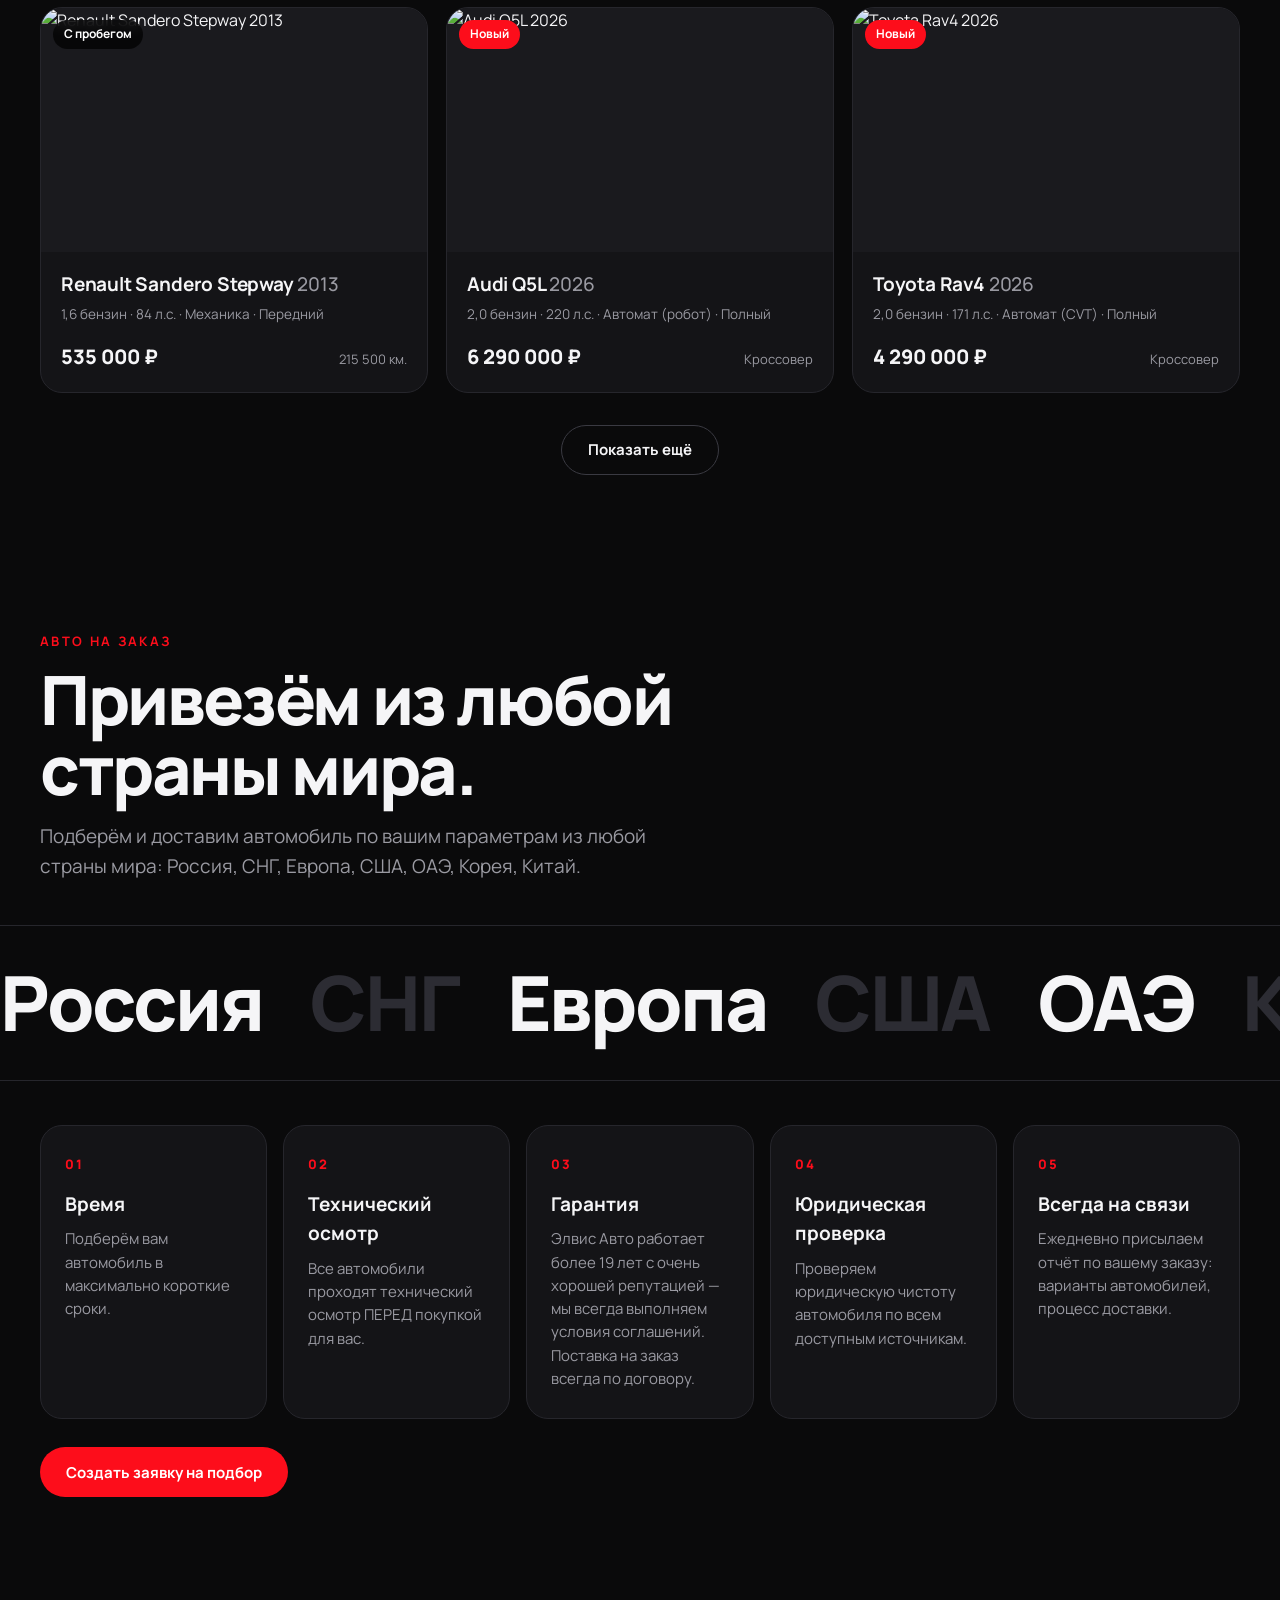
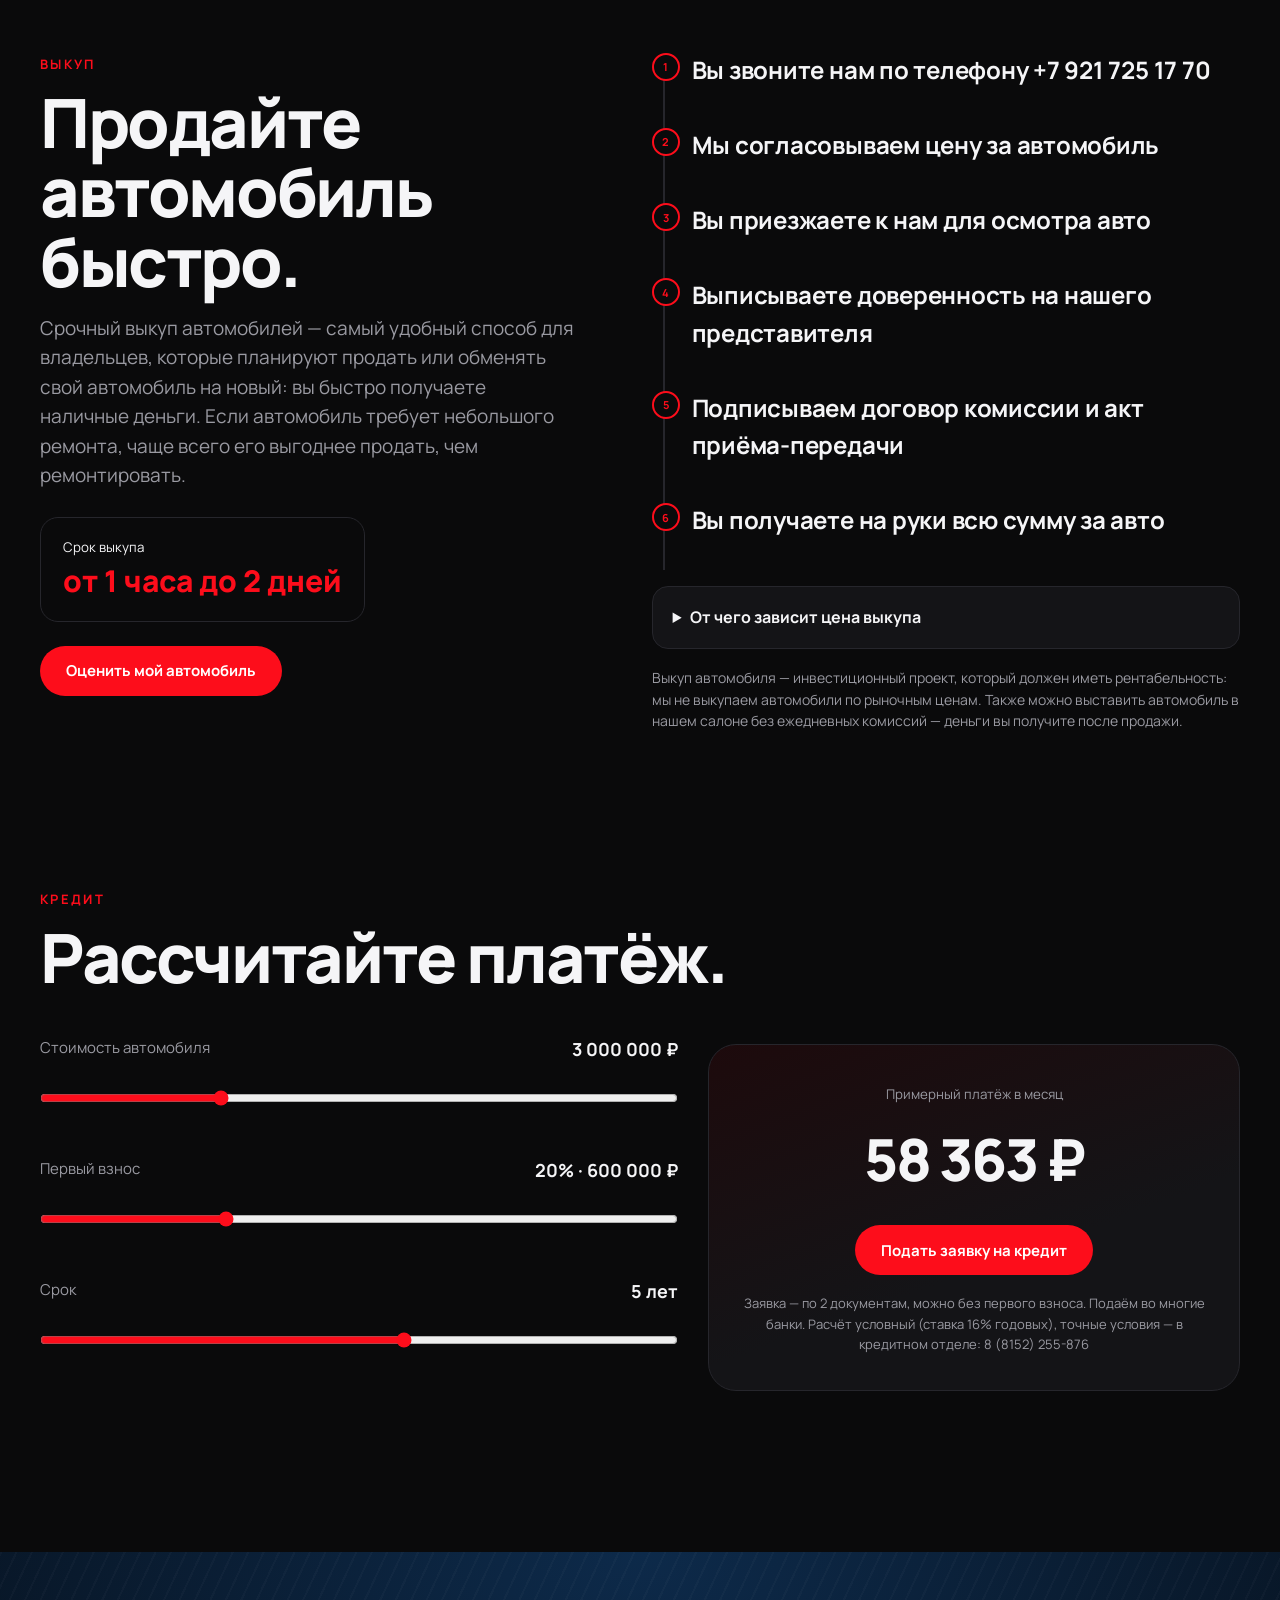
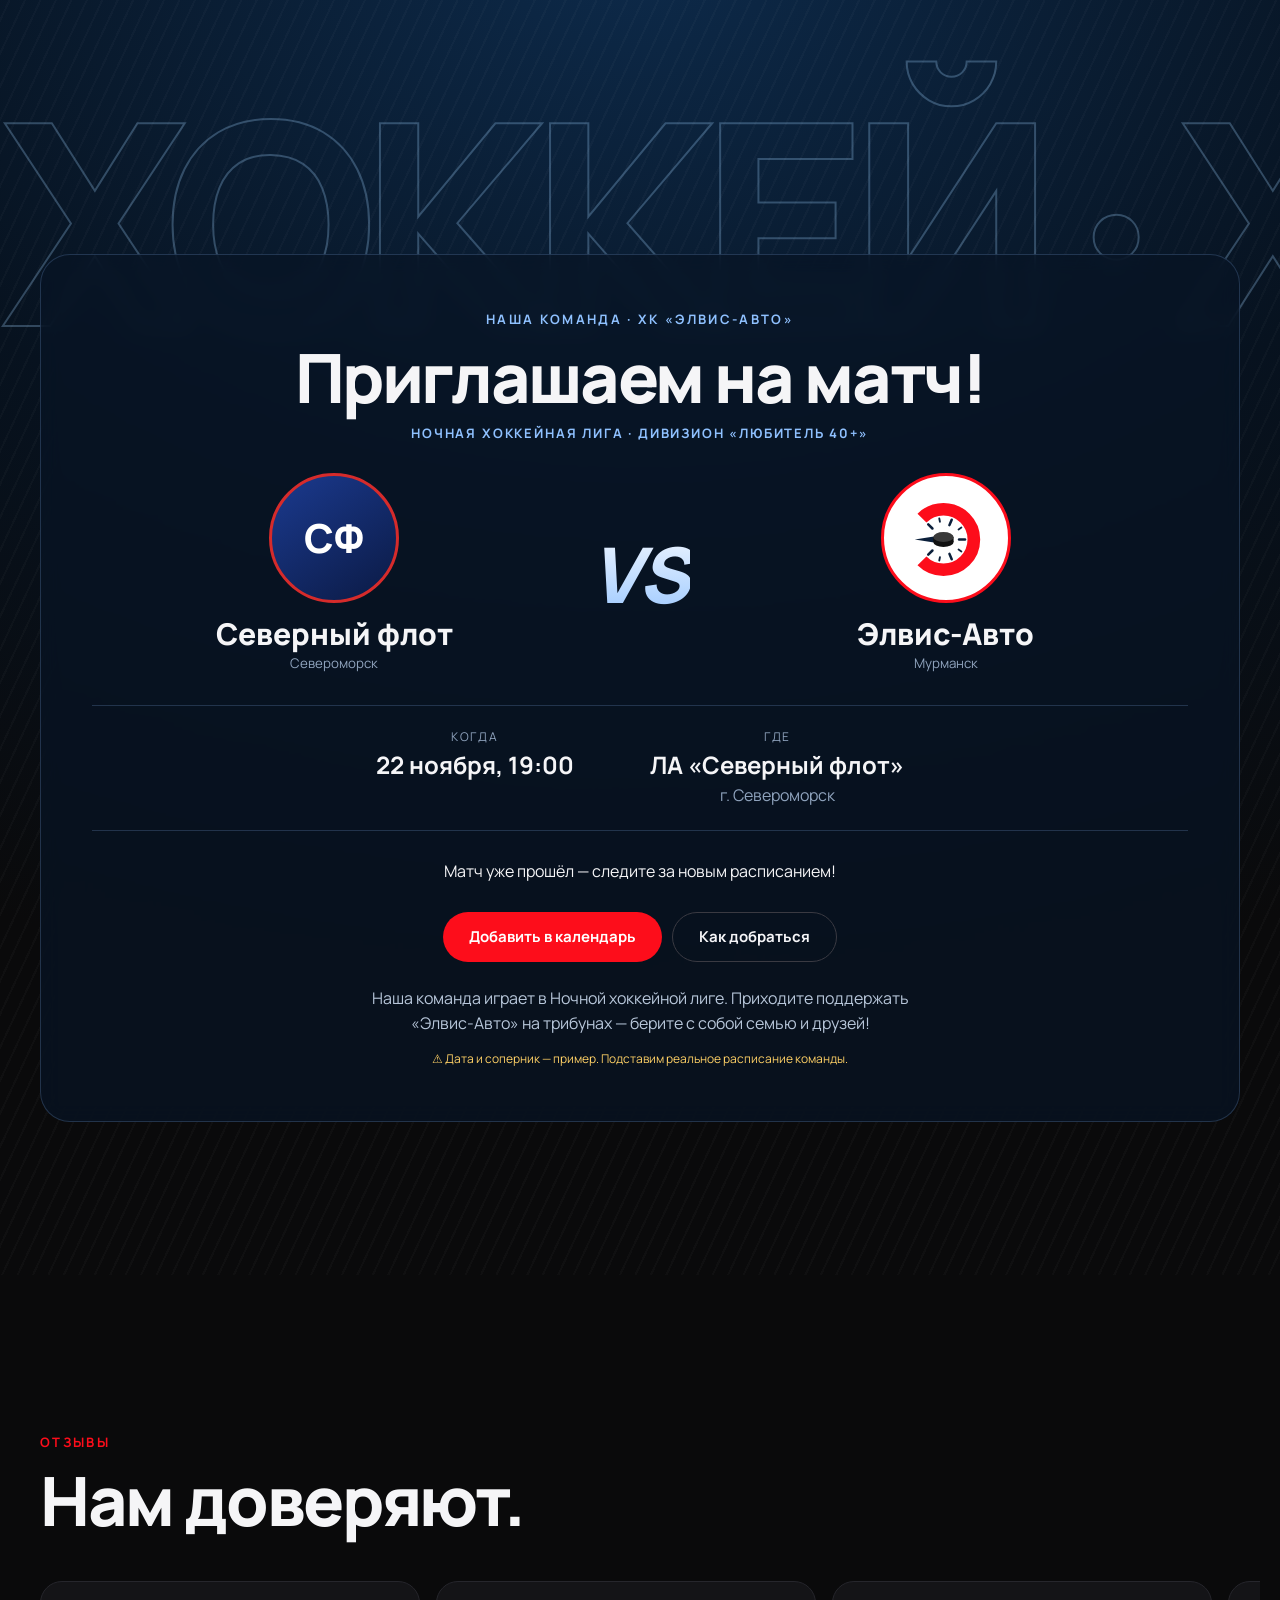
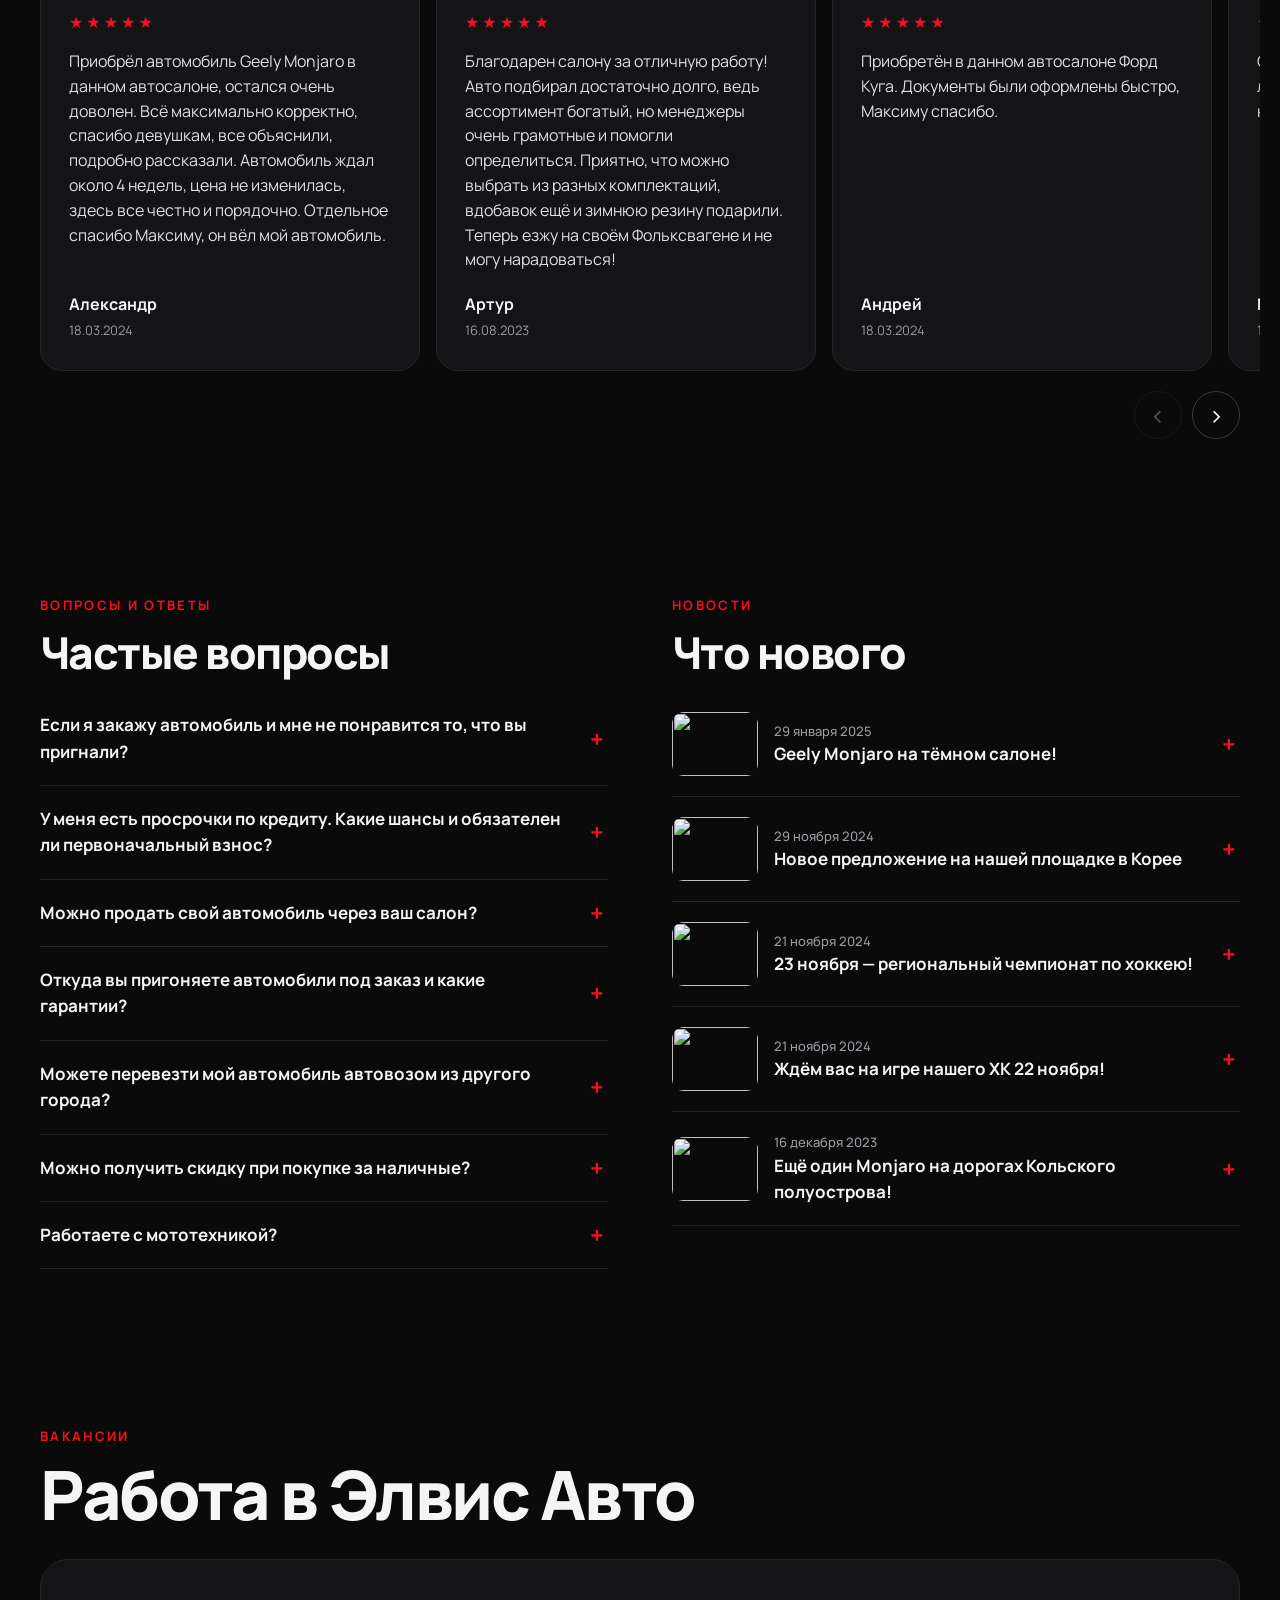
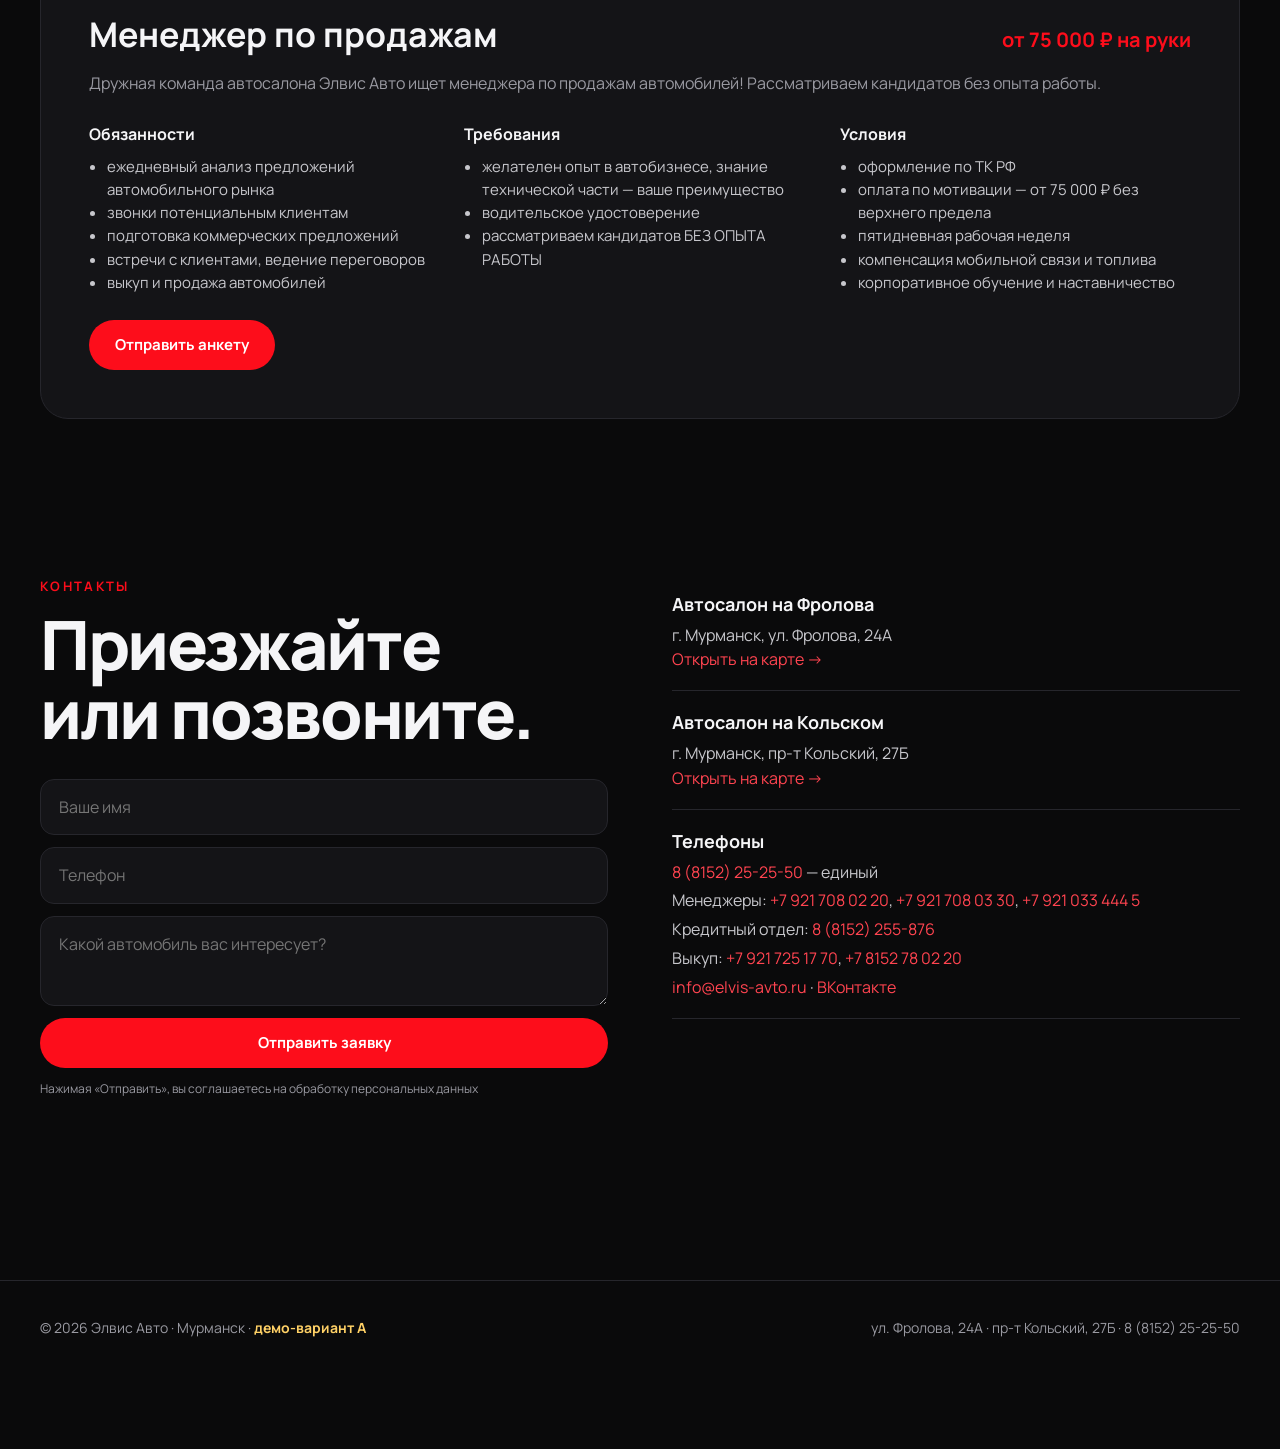
==== commit 624eff7f: "Новый логотип «Шайба»: спидометр вместо «Э» в шапке, значок вкладки, эмблема в «Хоккее» Co-Authored-" ====
--- a/a/index.html
+++ b/a/index.html
@@ -7,9 +7,9 @@
 <meta name="description" content="Автосалон «Элвис Авто», Мурманск: новые автомобили и авто с пробегом, авто на заказ из любой страны, выкуп, кредит.">
 <meta name="robots" content="noindex, nofollow">
 <meta name="theme-color" content="#0a0a0b">
-<link rel="icon" href="https://elvis-avto.ru/res/favicons/favicon-32x32.png">
+<link rel="icon" type="image/svg+xml" href="../shared/favicon.svg">
 <link rel="preconnect" href="https://fonts.googleapis.com"><link rel="preconnect" href="https://fonts.gstatic.com" crossorigin>
-<link href="https://fonts.googleapis.com/css2?family=Manrope:wght@400;500;700;800&display=swap" rel="stylesheet">
+<link href="https://fonts.googleapis.com/css2?family=Russo+One&family=Manrope:wght@400;500;700;800&display=swap" rel="stylesheet">
 <link rel="preload" as="image" href="../shared/img/slides/s1-mercedes.jpg">
 <style>
 :root{--bg:#0a0a0b;--bg2:#141417;--bg3:#1c1c21;--line:#26262c;--text:#f5f5f7;--muted:#9a9aa2;--red:#FD0D1B;--red2:#ff4450;--r:22px;--nav:64px}
@@ -37,6 +37,8 @@
 .nav.solid{background:rgba(10,10,11,.78);backdrop-filter:saturate(1.4) blur(16px);-webkit-backdrop-filter:saturate(1.4) blur(16px);border-color:var(--line)}
 .nav .wrap{height:100%;display:flex;align-items:center;gap:28px}
 .logo img{height:38px;width:auto}
+.logo__svg{height:36px;width:auto;display:block;overflow:visible}
+@media(max-width:700px){.logo__svg{height:30px}}
 .menu{display:flex;gap:26px;font-size:14px;font-weight:500;color:#c7c7cc;margin-left:auto}
 .menu a:hover{color:#fff}
 .nav__tel{font-weight:700;font-size:15px}
@@ -313,7 +315,7 @@
 
 <header class="nav" id="nav">
   <div class="wrap">
-    <a class="logo" href="#top" aria-label="Элвис Авто"><img src="../shared/logo-white.svg" alt="Элвис Авто" width="62" height="38"></a>
+    <a class="logo" href="#top" aria-label="Элвис Авто"><svg class="logo__svg" viewBox="-7.9 1.0 674.2 133.0" role="img" aria-label="Элвис Авто"><g class="all"><g transform="translate(-17.21 17.20) scale(0.9561)"><g><path d="M24.54 24.54 A36 36 0 1 1 24.54 75.46" fill="none" stroke="#FD0D1B" stroke-width="15"></path><line x1="31.97" y1="31.97" x2="36.92" y2="36.92" stroke="#fff" stroke-width="3" stroke-linecap="round"></line><line x1="45.03" y1="24.99" x2="45.81" y2="28.91" stroke="#fff" stroke-width="2.2" stroke-linecap="round"></line><line x1="59.76" y1="26.44" x2="57.08" y2="32.91" stroke="#fff" stroke-width="3" stroke-linecap="round"></line><line x1="71.2" y1="35.83" x2="67.88" y2="38.06" stroke="#fff" stroke-width="2.2" stroke-linecap="round"></line><line x1="75.5" y1="50" x2="68.5" y2="50" stroke="#fff" stroke-width="3" stroke-linecap="round"></line><line x1="71.2" y1="64.17" x2="67.88" y2="61.94" stroke="#fff" stroke-width="2.2" stroke-linecap="round"></line><line x1="59.76" y1="73.56" x2="57.08" y2="67.09" stroke="#fff" stroke-width="3" stroke-linecap="round"></line><line x1="45.03" y1="75.01" x2="45.81" y2="71.09" stroke="#fff" stroke-width="2.2" stroke-linecap="round"></line><line x1="31.97" y1="68.03" x2="36.92" y2="63.08" stroke="#fff" stroke-width="3" stroke-linecap="round"></line><g class="ndl" transform="rotate(0 50 50)"><path d="M16 50 L50 44.5 L58.8 50 L50 55.5Z" fill="#fff"></path></g><ellipse cx="50" cy="53" rx="12" ry="6" fill="#111"></ellipse><rect x="38" y="47" width="24" height="6" fill="#111"></rect><ellipse cx="50" cy="47" rx="12" ry="6" fill="#3a3a3a" stroke="rgba(255,255,255,.7)" stroke-width="1.2"></ellipse></g></g><text x="74.75121951219512" y="100" font-family="'Russo One'" font-weight="400" font-size="100" fill="#fff">ЛВИС<tspan dx="30" fill="#FD0D1B">АВТО</tspan></text></g></svg></a>
     <nav class="menu" id="menu">
       <a href="#catalog">Автомобили</a><a href="#order">Под заказ</a><a href="#buyout">Выкуп</a><a href="#credit">Кредит</a><a href="#hockey">Хоккей</a><a href="#reviews">Отзывы</a><a href="#contact">Контакты</a>
     </nav>
@@ -472,6 +474,19 @@
 // Меню
 const nav = U.$('#nav');
 U.$('#burger').onclick = () => nav.classList.toggle('open');
+
+// Логотип: стрелка спидометра делает «разгон» при загрузке и при наведении
+(function () {
+  const g = U.$('.logo__svg .ndl'); if (!g || matchMedia('(prefers-reduced-motion: reduce)').matches) return;
+  let run = false;
+  const rev = () => { if (run) return; run = true; const t0 = performance.now();
+    (function f(now) { const t = Math.min(1, (now - t0) / 1500), up = t < .45 ? 1 - Math.pow(1 - t / .45, 3) : 1 - (t - .45) / .55,
+      wob = t < .5 ? 0 : Math.sin((t - .5) * 30) * 6 * (1 - t);
+      g.setAttribute('transform', 'rotate(' + (200 * up + wob).toFixed(2) + ' 50 50)');
+      if (t < 1) requestAnimationFrame(f); else { g.setAttribute('transform', 'rotate(0 50 50)'); run = false; } })(t0); };
+  (document.fonts ? document.fonts.ready : Promise.resolve()).then(() => setTimeout(rev, 600));
+  U.$('.logo').addEventListener('mouseenter', rev);
+})();
 U.$$('#menu a').forEach(a => a.addEventListener('click', () => nav.classList.remove('open')));
 const onScroll = () => nav.classList.toggle('solid', scrollY > 40);
 addEventListener('scroll', onScroll, { passive: true }); onScroll();
